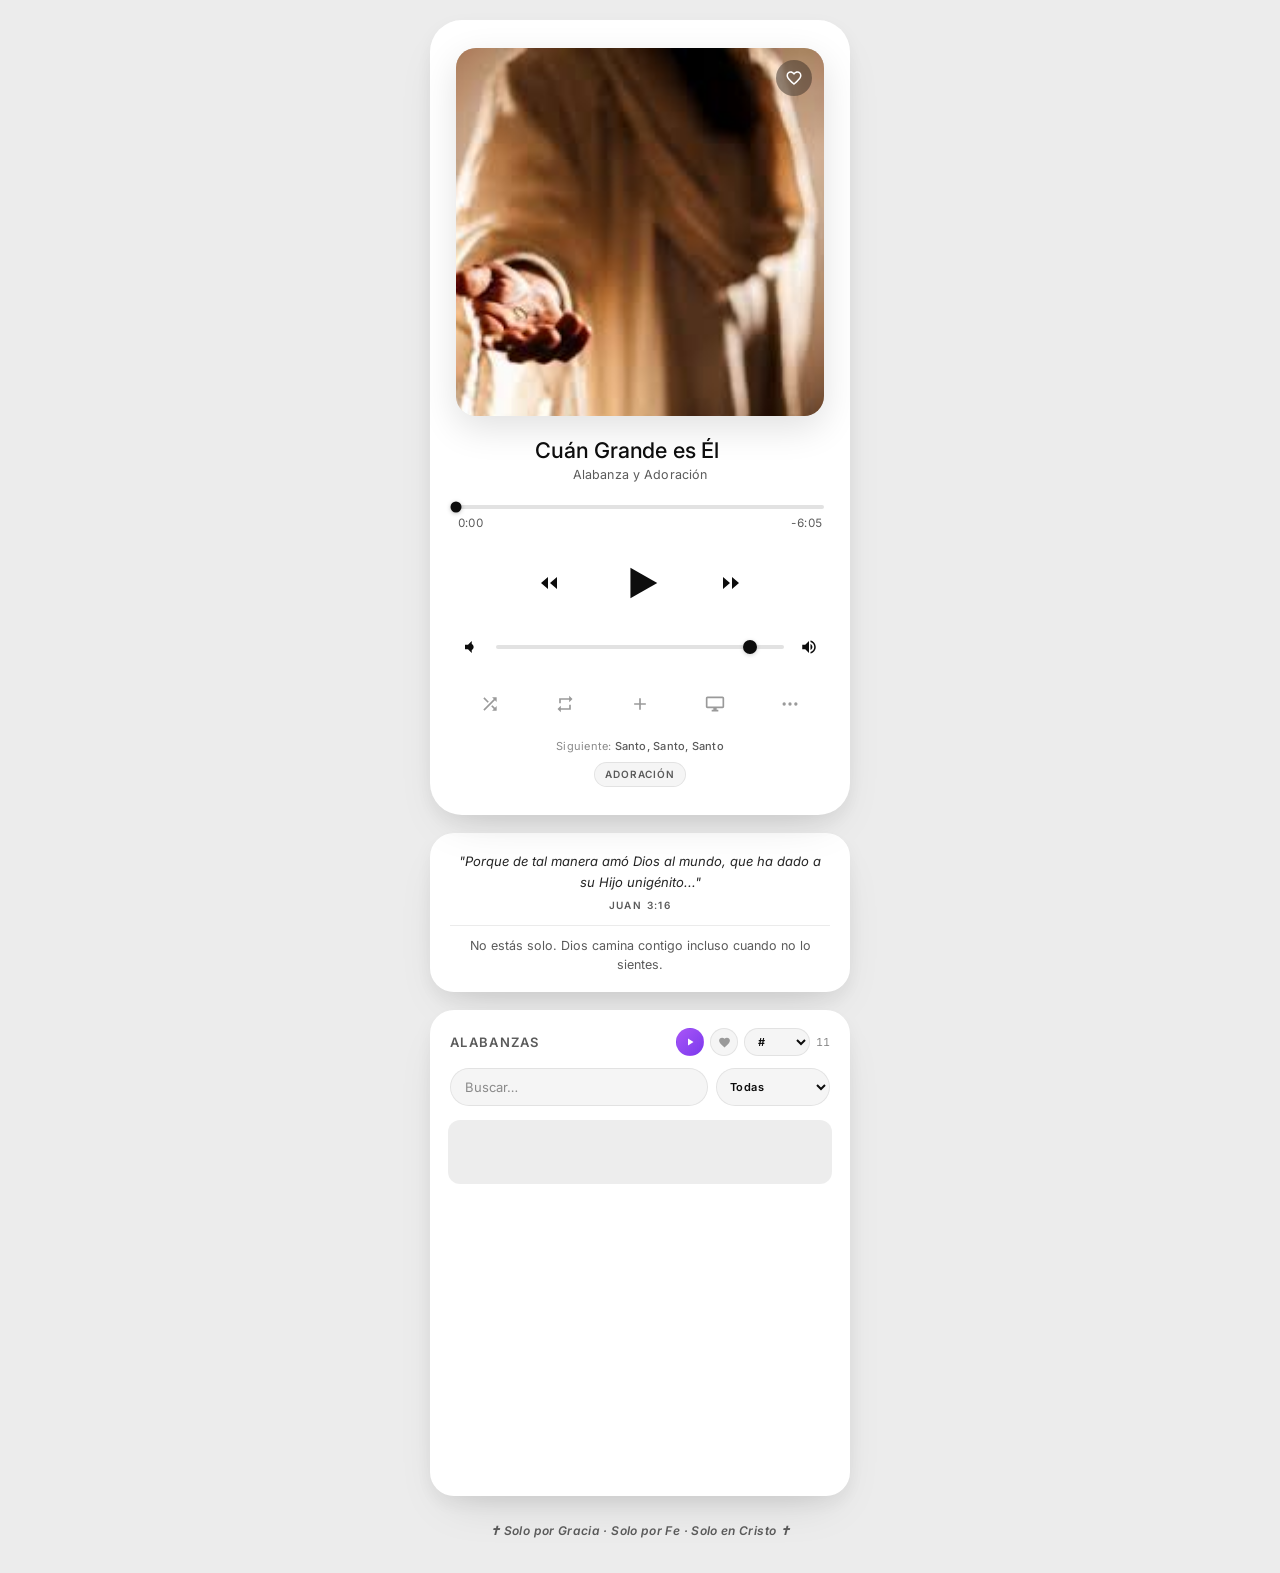
==== index.html @ b7db557c "Agregar canciones e imagenes Initial commit" ====
<!DOCTYPE html>
<html lang="es">
<head>
<meta charset="UTF-8">
<meta name="viewport" content="width=device-width, initial-scale=1.0, viewport-fit=cover">
<meta name="theme-color" content="#0e0a1e">
<meta name="description" content="Full Alabanza · Música de alabanza y adoración">
<meta name="color-scheme" content="dark light">
<title>Full Alabanza</title>
<link rel="icon" href="data:image/svg+xml,%3Csvg xmlns='http://www.w3.org/2000/svg' viewBox='0 0 64 96'%3E%3Cpath d='M26 4h12v26h24v12H38v52H26V42H2V30h24z' fill='%23a855f7'/%3E%3C/svg%3E">
<link rel="preconnect" href="https://fonts.googleapis.com">
<link rel="preconnect" href="https://fonts.gstatic.com" crossorigin>
<link href="https://fonts.googleapis.com/css2?family=Inter:wght@300;400;500;600;700&display=swap" rel="stylesheet">
<link rel="stylesheet" href="style.css">
</head>
<body>

<noscript>
  <div class="noscript"><strong>JavaScript desactivado</strong> Actívalo para usar el reproductor.</div>
</noscript>

<div class="app">

  <section class="player-card" aria-label="Reproductor">

    <div class="cover-wrap" id="coverWrap" role="button" tabindex="0" aria-label="Portada. Doble toque para reproducir, desliza para cambiar de pista.">
      <div class="cover-bg" id="coverBg"></div>
      <div class="cover-skeleton" id="coverSkeleton" aria-hidden="true"></div>
      <img class="cover-img" id="coverImg" alt="" fetchpriority="high">
      <div class="cover-loading" id="coverLoading" aria-hidden="true"><div class="spinner"></div></div>
      <div class="cover-eq" aria-hidden="true">
        <span class="cbar"></span><span class="cbar"></span><span class="cbar"></span>
        <span class="cbar"></span><span class="cbar"></span>
      </div>
      <button class="cover-fav" id="coverFavBtn" type="button" aria-label="Marcar como favorito">
        <svg viewBox="0 0 24 24" aria-hidden="true"><path d="M16.5 3c-1.74 0-3.41.81-4.5 2.09C10.91 3.81 9.24 3 7.5 3 4.42 3 2 5.42 2 8.5c0 3.78 3.4 6.86 8.55 11.54L12 21.35l1.45-1.32C18.6 15.36 22 12.28 22 8.5 22 5.42 19.58 3 16.5 3zm-4.4 15.55-.1.1-.1-.1C7.14 14.24 4 11.39 4 8.5 4 6.5 5.5 5 7.5 5c1.54 0 3.04.99 3.57 2.36h1.87C13.46 5.99 14.96 5 16.5 5c2 0 3.5 1.5 3.5 3.5 0 2.89-3.14 5.74-7.9 10.05z"/></svg>
      </button>
    </div>

    <div class="title-row">
      <h2 class="track-title" id="trackTitle" aria-live="polite">Cuán Grande es Él</h2>
      <div class="save-check" id="saveCheck" aria-hidden="true">
        <svg viewBox="0 0 24 24"><path d="M9 16.17 4.83 12l-1.42 1.41L9 19 21 7l-1.41-1.41z"/></svg>
      </div>
    </div>
    <p class="track-artist" id="trackArtist">Alabanza y Adoración</p>

    <div class="progress-container">
      <div class="seek-bubble" id="seekBubble" aria-hidden="true">0:00</div>
      <div class="progress-bar" id="progressBar" role="slider" aria-label="Progreso" aria-valuemin="0" aria-valuemax="100" aria-valuenow="0" aria-valuetext="0:00 de 0:00" tabindex="0">
        <div class="progress-buffered" id="progressBuffered"></div>
        <div class="progress-fill" id="progressFill"></div>
      </div>
    </div>

    <div class="time-row">
      <span id="timeCurrent">0:00</span>
      <span id="timeDuration">--:--</span>
    </div>

    <div class="main-controls">
      <button class="ctrl-icon" id="prevBtn" title="Anterior" aria-label="Anterior" type="button">
        <svg viewBox="0 0 24 24" aria-hidden="true"><path d="M11 6 L4 12 L11 18 Z M20 6 L13 12 L20 18 Z"/></svg>
      </button>
      <button class="ctrl-play" id="playBtn" title="Reproducir" aria-label="Reproducir" type="button">
        <span class="play-pulse" aria-hidden="true"></span>
        <span class="play-loading" aria-hidden="true"><span class="play-spinner"></span></span>
        <svg id="playIcon" viewBox="0 0 24 24" aria-hidden="true"><path d="M7 4 L21 12 L7 20 Z"/></svg>
      </button>
      <button class="ctrl-icon" id="nextBtn" title="Siguiente" aria-label="Siguiente" type="button">
        <svg viewBox="0 0 24 24" aria-hidden="true"><path d="M13 6 L20 12 L13 18 Z M4 6 L11 12 L4 18 Z"/></svg>
      </button>
    </div>

    <div class="volume-row">
      <button class="vol-btn" id="volDown" type="button" aria-label="Bajar volumen">
        <svg viewBox="0 0 24 24" aria-hidden="true"><path d="M4 9v6h4l5 5V4L8 9H4zm11.5 3c0-1.77-1.02-3.29-2.5-4.03v8.05c1.48-.73 2.5-2.25 2.5-4.02z"/></svg>
      </button>
      <input type="range" class="volume-slider" id="volumeSlider" min="0" max="1" step="0.01" value="0.9" aria-label="Volumen" role="slider" aria-valuemin="0" aria-valuemax="100" aria-valuenow="90">
      <button class="vol-btn" id="volIcon" type="button" aria-label="Silenciar o activar sonido">
        <svg viewBox="0 0 24 24" aria-hidden="true"><path d="M3 9v6h4l5 5V4L7 9H3zm13.5 3c0-1.77-1.02-3.29-2.5-4.03v8.05c1.48-.73 2.5-2.25 2.5-4.02zM14 3.23v2.06c2.89.86 5 3.54 5 6.71s-2.11 5.85-5 6.71v2.06c4.01-.91 7-4.49 7-8.77s-2.99-7.86-7-8.77z"/></svg>
      </button>
    </div>
    <div class="volume-note">Usa los botones del teléfono para el volumen</div>

    <div class="bottom-icons">
      <button class="icon-tab" id="shuffleBtn" title="Aleatorio" aria-label="Aleatorio" aria-pressed="false" type="button">
        <svg viewBox="0 0 24 24" aria-hidden="true"><path d="M10.59 9.17 5.41 4 4 5.41l5.17 5.17 1.42-1.41zM14.5 4l2.04 2.04L4 18.59 5.41 20 17.96 7.46 20 9.5V4h-5.5zm.33 9.41-1.41 1.41 3.13 3.13L14.5 20H20v-5.5l-2.04 2.04-3.13-3.13z"/></svg>
      </button>
      <button class="icon-tab" id="repeatBtn" title="Repetir" aria-label="Repetir" aria-pressed="false" type="button">
        <svg viewBox="0 0 24 24" aria-hidden="true"><path d="M7 7h10v3l4-4-4-4v3H5v6h2V7zm10 10H7v-3l-4 4 4 4v-3h12v-6h-2v4z"/></svg>
      </button>
      <button class="icon-tab" id="queueBtn" title="Añadir a la cola" aria-label="Añadir a la cola" type="button">
        <svg viewBox="0 0 24 24" aria-hidden="true"><path d="M19 11h-6V5h-2v6H5v2h6v6h2v-6h6z"/></svg>
        <span class="queue-badge" id="queueBadge" aria-hidden="true">0</span>
      </button>
      <button class="icon-tab" id="projectionBtn" title="Modo proyección" aria-label="Modo proyección" type="button">
        <svg viewBox="0 0 24 24" aria-hidden="true"><path d="M21 3H3c-1.1 0-2 .9-2 2v10c0 1.1.9 2 2 2h7v2H8v2h8v-2h-2v-2h7c1.1 0 2-.9 2-2V5c0-1.1-.9-2-2-2zm0 12H3V5h18v10z"/></svg>
      </button>
      <button class="icon-tab" id="moreBtn" title="Más opciones" aria-label="Más opciones" type="button">
        <svg viewBox="0 0 24 24" aria-hidden="true"><circle cx="5" cy="12" r="2"/><circle cx="12" cy="12" r="2"/><circle cx="19" cy="12" r="2"/></svg>
      </button>
    </div>

    <p class="track-next" id="trackNext"></p>
    <div id="songTags" class="tags"></div>

  </section>

  <section class="lyrics-section" id="lyricsSection" aria-label="Letra">
    <div class="lyrics-header">
      <span class="lyrics-title">Letra</span>
      <button class="lyrics-toggle" id="lyricsToggle" type="button" aria-label="Ocultar letra">
        <svg viewBox="0 0 24 24" aria-hidden="true"><path d="M7 10l5 5 5-5z"/></svg>
      </button>
    </div>
    <div class="lyrics-body" id="lyricsBody">
      <div class="lyrics-empty" id="lyricsEmpty">Sin letra disponible para esta pista</div>
      <ul class="lyrics-list" id="lyricsList" role="list"></ul>
    </div>
  </section>

  <div class="error-panel" id="errorPanel" role="alert" aria-live="assertive">
    <strong>⚠️ No se pudieron cargar las pistas</strong>
    Verifica que existan en <code>songs/music-1.mp3</code>, <code>music-2.mp3</code>…
    <button id="errorRetry" type="button">Reintentar</button>
  </div>

  <section class="devotional">
    <p class="verse-text" id="verseText">"Porque de tal manera amó Dios al mundo…"</p>
    <span class="verse-ref" id="verseRef">Juan 3:16</span>
    <p class="reflection-text" id="reflectionText">Cargando reflexión…</p>
  </section>

  <section class="playlist-section">
    <div class="playlist-header">
      <span class="playlist-title">Alabanzas</span>
      <div class="playlist-actions">
        <button class="mini-btn play-all-btn" id="playAllBtn" type="button" title="Reproducir desde el inicio" aria-label="Reproducir desde el inicio">
          <svg viewBox="0 0 24 24" aria-hidden="true"><path d="M8 5v14l11-7z"/></svg>
        </button>
        <button class="mini-btn" id="favFilterBtn" type="button" title="Solo favoritos" aria-label="Solo favoritos" aria-pressed="false">
          <svg viewBox="0 0 24 24" aria-hidden="true"><path d="M12 21.35l-1.45-1.32C5.4 15.36 2 12.28 2 8.5 2 5.42 4.42 3 7.5 3c1.74 0 3.41.81 4.5 2.09C13.09 3.81 14.76 3 16.5 3 19.58 3 22 5.42 22 8.5c0 3.78-3.4 6.86-8.55 11.54L12 21.35z"/></svg>
        </button>
        <select class="mini-select" id="sortSelect" aria-label="Ordenar">
          <option value="num">#</option>
          <option value="az">A-Z</option>
          <option value="plays">Top</option>
          <option value="fav">Favs</option>
        </select>
        <span class="playlist-count" id="playlistCount">11</span>
      </div>
    </div>

    <div class="playlist-controls">
      <div class="search-wrap">
        <input type="text" class="search-input" id="searchInput" placeholder="Buscar…" aria-label="Buscar" autocomplete="off">
        <button class="search-clear" id="searchClear" type="button" aria-label="Limpiar">×</button>
      </div>
      <select class="type-select" id="typeFilter" aria-label="Tipo">
        <option value="all">Todas</option>
        <option value="adoracion">Adoración</option>
        <option value="alabanza">Alabanza</option>
        <option value="gospel">Gospel</option>
        <option value="instrumental">Instrumental</option>
      </select>
    </div>

    <ul class="playlist" id="playlist" role="list"></ul>
    <div class="no-results" id="noResults">Sin resultados</div>

    <details class="extra-section" id="topSection">
      <summary><span>⭐ Más escuchadas</span></summary>
      <ol class="extra-list" id="topList"></ol>
    </details>
    <details class="extra-section" id="historySection">
      <summary><span>🕒 Historial reciente</span></summary>
      <ul class="extra-list" id="historyList"></ul>
    </details>
  </section>

  <footer class="footer">
    <p><strong>✝ Solo por Gracia · Solo por Fe · Solo en Cristo ✝</strong></p>
  </footer>

</div>

<div class="more-modal" id="moreModal" role="dialog" aria-modal="true" aria-label="Más opciones">
  <div class="modal-backdrop" data-close-more></div>
  <div class="modal-sheet">
    <div class="sheet-handle" aria-hidden="true"></div>
    <h3 class="sheet-title">Opciones</h3>

    <div class="sheet-row">
      <button class="sheet-btn" id="themeToggle" type="button">
        <svg viewBox="0 0 24 24" aria-hidden="true"><path d="M12 3a9 9 0 1 0 9 9c0-.46-.04-.92-.1-1.36a5.39 5.39 0 0 1-4.4 2.26 5.4 5.4 0 0 1-3.14-9.8c-.44-.06-.9-.1-1.36-.1z"/></svg>
        <span id="themeLabel">Tema: Auto</span>
      </button>
      <button class="sheet-btn" id="speedBtn" type="button">
        <svg viewBox="0 0 24 24" aria-hidden="true"><path d="M13.05 6.05V4.55l-4 4 4 4v-1.5c2.76 0 5 2.24 5 5s-2.24 5-5 5-5-2.24-5-5H5.55c0 3.86 3.14 7 7 7s7-3.14 7-7-3.14-7-7-7z"/></svg>
        Velocidad <span id="speedLabel">1x</span>
      </button>
      <button class="sheet-btn" id="wakeLockBtn" type="button">
        <svg viewBox="0 0 24 24" aria-hidden="true"><path d="M12 2a7 7 0 0 0-7 7c0 2.38 1.19 4.47 3 5.74V17a2 2 0 0 0 2 2h4a2 2 0 0 0 2-2v-2.26c1.81-1.27 3-3.36 3-5.74a7 7 0 0 0-7-7z"/></svg>
        <span id="wakeLockLabel">Pantalla: Libre</span>
      </button>
      <button class="sheet-btn" id="ambientBtn" type="button">
        <svg viewBox="0 0 24 24" aria-hidden="true"><path d="M12 2 9.19 8.63 2 9.24l5.46 4.73L5.82 21 12 17.27 18.18 21l-1.64-7.03L22 9.24l-7.19-.61z"/></svg>
        <span id="ambientLabel">Ambiente: Off</span>
      </button>
      <button class="sheet-btn" id="shareBtn" type="button">
        <svg viewBox="0 0 24 24" aria-hidden="true"><path d="M18 16.08c-.76 0-1.44.3-1.96.77L8.91 12.7c.05-.23.09-.46.09-.7s-.04-.47-.09-.7l7.05-4.11c.54.5 1.25.81 2.04.81 1.66 0 3-1.34 3-3s-1.34-3-3-3-3 1.34-3 3c0 .24.04.47.09.7L8.04 9.81C7.5 9.31 6.79 9 6 9c-1.66 0-3 1.34-3 3s1.34 3 3 3c.79 0 1.5-.31 2.04-.81l7.12 4.16c-.05.21-.08.43-.08.65 0 1.61 1.31 2.92 2.92 2.92s2.92-1.31 2.92-2.92-1.31-2.92-2.92-2.92z"/></svg>
        Compartir
      </button>
      <button class="sheet-btn" id="stopBtn" type="button">
        <svg viewBox="0 0 24 24" aria-hidden="true"><path d="M6 6h12v12H6z"/></svg>
        Detener
      </button>
      <button class="sheet-btn" id="queueClearBtn" type="button">
        <svg viewBox="0 0 24 24" aria-hidden="true"><path d="M6 19c0 1.1.9 2 2 2h8c1.1 0 2-.9 2-2V7H6v12zM19 4h-3.5l-1-1h-5l-1 1H5v2h14V4z"/></svg>
        Vaciar cola
      </button>
    </div>

    <h4 class="sheet-subtitle">Datos</h4>
    <div class="sheet-row">
      <button class="sheet-btn" id="backupExportBtn" type="button">
        <svg viewBox="0 0 24 24" aria-hidden="true"><path d="M5 20h14v-2H5v2zM19 9h-4V3H9v6H5l7 7 7-7z"/></svg>
        Exportar
      </button>
      <button class="sheet-btn" id="backupImportBtn" type="button">
        <svg viewBox="0 0 24 24" aria-hidden="true"><path d="M9 16h6v-6h4l-7-7-7 7h4v6zm-4 2h14v2H5v-2z"/></svg>
        Importar
      </button>
      <button class="sheet-btn" id="backupCopyBtn" type="button">
        <svg viewBox="0 0 24 24" aria-hidden="true"><path d="M16 1H4c-1.1 0-2 .9-2 2v14h2V3h12V1zm3 4H8c-1.1 0-2 .9-2 2v14c0 1.1.9 2 2 2h11c1.1 0 2-.9 2-2V7c0-1.1-.9-2-2-2zm0 16H8V7h11v14z"/></svg>
        Copiar código
      </button>
      <button class="sheet-btn" id="backupResetBtn" type="button">
        <svg viewBox="0 0 24 24" aria-hidden="true"><path d="M6 19c0 1.1.9 2 2 2h8c1.1 0 2-.9 2-2V7H6v12zM19 4h-3.5l-1-1h-5l-1 1H5v2h14V4z"/></svg>
        Resetear todo
      </button>
    </div>

    <h4 class="sheet-subtitle">Dormir</h4>
    <div class="sleep-row">
      <button class="sleep-btn" data-min="0" type="button">Off</button>
      <button class="sleep-btn" data-min="15" type="button">15m</button>
      <button class="sleep-btn" data-min="30" type="button">30m</button>
      <button class="sleep-btn" data-min="60" type="button">1h</button>
      <button class="sleep-btn" data-min="90" type="button">1.5h</button>
      <button class="sleep-btn" data-min="end" type="button">Fin</button>
      <span class="sleep-display" id="sleepDisplay" aria-live="polite"></span>
    </div>

    <button class="sheet-close" data-close-more type="button">Cerrar</button>
  </div>
</div>

<div class="more-modal" id="importModal" role="dialog" aria-modal="true" aria-label="Importar backup">
  <div class="modal-backdrop" data-close-import></div>
  <div class="modal-sheet">
    <div class="sheet-handle" aria-hidden="true"></div>
    <h3 class="sheet-title">Importar backup</h3>
    <p class="sheet-desc">Pega el código de backup o elige un archivo .json</p>

    <textarea class="import-textarea" id="importTextarea" placeholder='Pega aquí el código...' rows="6" spellcheck="false"></textarea>

    <input type="file" id="importFile" accept="application/json,.json" style="display:none">
    <div class="sheet-row" style="margin-top:12px">
      <button class="sheet-btn" id="importFileBtn" type="button">
        <svg viewBox="0 0 24 24" aria-hidden="true"><path d="M9 16h6v-6h4l-7-7-7 7h4v6z"/></svg>
        Elegir archivo
      </button>
      <button class="sheet-btn" id="importApplyBtn" type="button">
        <svg viewBox="0 0 24 24" aria-hidden="true"><path d="M9 16.17 4.83 12l-1.42 1.41L9 19 21 7l-1.41-1.41z"/></svg>
        Aplicar
      </button>
    </div>

    <button class="sheet-close" data-close-import type="button">Cancelar</button>
  </div>
</div>

<div class="projection-overlay" id="projectionOverlay" aria-hidden="true">
  <div class="proj-ambient" id="projAmbient" aria-hidden="true"></div>
  <canvas class="proj-canvas" id="projCanvas" aria-hidden="true"></canvas>

  <div class="proj-content">
    <div class="proj-cover" id="projCover">
      <img id="projCoverImg" alt="">
    </div>
    <h1 class="proj-title" id="projTitle">Cuán Grande es Él</h1>
    <p class="proj-artist" id="projArtist">Alabanza y Adoración</p>
    <div class="proj-lyrics" id="projLyrics"></div>
  </div>

  <div class="proj-controls" id="projControls">
    <button class="proj-ctrl" id="projPrevBtn" type="button" aria-label="Anterior">
      <svg viewBox="0 0 24 24"><path d="M11 6 L4 12 L11 18 Z M20 6 L13 12 L20 18 Z"/></svg>
    </button>
    <button class="proj-ctrl proj-play" id="projPlayBtn" type="button" aria-label="Reproducir">
      <svg id="projPlayIcon" viewBox="0 0 24 24"><path d="M7 4 L21 12 L7 20 Z"/></svg>
    </button>
    <button class="proj-ctrl" id="projNextBtn" type="button" aria-label="Siguiente">
      <svg viewBox="0 0 24 24"><path d="M13 6 L20 12 L13 18 Z M4 6 L11 12 L4 18 Z"/></svg>
    </button>
  </div>

  <div class="proj-progress">
    <span id="projTimeCurrent">0:00</span>
    <div class="proj-progress-bar" id="projProgressBar">
      <div class="proj-progress-fill" id="projProgressFill"></div>
    </div>
    <span id="projTimeDuration">--:--</span>
  </div>

  <button class="proj-exit" id="projExit" type="button" aria-label="Salir de proyección">
    <svg viewBox="0 0 24 24"><path d="M19 6.41 17.59 5 12 10.59 6.41 5 5 6.41 10.59 12 5 17.59 6.41 19 12 13.41 17.59 19 19 17.59 13.41 12z"/></svg>
  </button>

  <div class="proj-hint" id="projHint">Toca la pantalla para mostrar los controles</div>
</div>

<canvas class="ambient-canvas" id="ambientCanvas" aria-hidden="true"></canvas>

<audio id="audio" preload="metadata"></audio>
<audio id="preloader" preload="auto" muted></audio>
<div class="toast" id="toast" role="status" aria-live="polite"></div>

<script src="app.js" defer></script>
</body>
</html>
---- style.css ----
/* ============================================================
   FULL ALABANZA · Minimal Player v5
   ============================================================ */
:root {
  --bg: #0e0a1e;
  --card-bg: linear-gradient(175deg, #7c5cff 0%, #8b5cf6 35%, #a855f7 70%, #b06cf0 100%);
  --card-shadow: 0 24px 60px -16px rgba(124, 92, 255, 0.5), 0 8px 24px rgba(0, 0, 0, 0.35);
  --text: #ffffff;
  --text-muted: rgba(255, 255, 255, 0.62);
  --text-faint: rgba(255, 255, 255, 0.4);
  --icon: #ffffff;
  --icon-muted: rgba(255, 255, 255, 0.55);
  --divider: rgba(255, 255, 255, 0.16);
  --track: rgba(255, 255, 255, 0.22);
  --fill: #ffffff;
  --accent: #ffffff;
  --glass: rgba(255, 255, 255, 0.08);
  --glass-hover: rgba(255, 255, 255, 0.14);
  --cover-shadow: 0 8px 32px rgba(0, 0, 0, 0.25);
  --radius-card: 32px;
  --radius-cover: 20px;
  --ease: cubic-bezier(0.32, 0.72, 0, 1);
  --ease-out: cubic-bezier(0.16, 1, 0.3, 1);
  --safe-t: env(safe-area-inset-top, 0px);
  --safe-b: env(safe-area-inset-bottom, 0px);
  --safe-l: env(safe-area-inset-left, 0px);
  --safe-r: env(safe-area-inset-right, 0px);
}

body.light {
  --bg: #ececec;
  --card-bg: #ffffff;
  --card-shadow: 0 20px 50px -20px rgba(0, 0, 0, 0.15), 0 8px 20px rgba(0, 0, 0, 0.06);
  --text: #0d0d0d;
  --text-muted: #5a5a5a;
  --text-faint: #8a8a8a;
  --icon: #0d0d0d;
  --icon-muted: #9a9a9a;
  --divider: rgba(0, 0, 0, 0.08);
  --track: #e2e2e2;
  --fill: #0d0d0d;
  --accent: #0d0d0d;
  --glass: rgba(0, 0, 0, 0.04);
  --glass-hover: rgba(0, 0, 0, 0.07);
  --cover-shadow: 0 12px 36px rgba(0, 0, 0, 0.12);
}

*, *::before, *::after {
  box-sizing: border-box;
  margin: 0;
  padding: 0;
  -webkit-tap-highlight-color: transparent;
}

html { -webkit-text-size-adjust: 100%; text-size-adjust: 100%; }

body {
  font-family: 'Inter', -apple-system, BlinkMacSystemFont, 'Segoe UI', Roboto, sans-serif;
  font-size: 15px;
  line-height: 1.5;
  color: var(--text);
  background: var(--bg);
  min-height: 100vh;
  min-height: 100dvh;
  display: flex;
  justify-content: center;
  align-items: flex-start;
  padding:
    calc(20px + var(--safe-t))
    calc(14px + var(--safe-r))
    calc(24px + var(--safe-b))
    calc(14px + var(--safe-l));
  overflow-x: hidden;
  -webkit-font-smoothing: antialiased;
  -moz-osx-font-smoothing: grayscale;
  transition: background 320ms var(--ease), color 320ms var(--ease);
  position: relative;
}
body.modal-open { overflow: hidden; }
body.projection-mode { overflow: hidden; padding: 0; }
body.ambient-on { position: relative; }

.noscript {
  position: fixed; inset: 20px;
  background: rgba(168, 85, 247, 0.95);
  color: #fff; padding: 24px; border-radius: 20px;
  font-size: 1rem; line-height: 1.6;
  z-index: 999; text-align: center;
}
.noscript strong { display: block; margin-bottom: 8px; }

.app {
  width: 100%;
  max-width: 420px;
  margin-inline: auto;
  display: flex;
  flex-direction: column;
  gap: 18px;
  animation: appEnter 700ms var(--ease-out) both;
  position: relative;
  z-index: 1;
}
@keyframes appEnter {
  from { opacity: 0; transform: translateY(16px) scale(0.98); }
  to   { opacity: 1; transform: translateY(0) scale(1); }
}

.ambient-canvas {
  position: fixed;
  inset: 0;
  width: 100%;
  height: 100%;
  pointer-events: none;
  z-index: 0;
  opacity: 0;
  transition: opacity 700ms var(--ease);
}
body.ambient-on .ambient-canvas { opacity: 1; }

/* PLAYER CARD */
.player-card {
  background: var(--card-bg);
  border-radius: var(--radius-card);
  padding: clamp(22px, 5.5vw, 28px) clamp(20px, 5vw, 26px);
  box-shadow: var(--card-shadow);
  display: flex;
  flex-direction: column;
  align-items: center;
  transition: background 320ms var(--ease), box-shadow 320ms var(--ease);
  position: relative;
  overflow: hidden;
}
.player-card::before {
  content: '';
  position: absolute;
  top: -50%; left: -30%;
  width: 160%; height: 100%;
  background: radial-gradient(ellipse at center, rgba(255,255,255,0.14), transparent 60%);
  pointer-events: none;
  opacity: 0.6;
}
body.light .player-card::before { display: none; }

/* PORTADA */
.cover-wrap {
  position: relative;
  width: 100%;
  aspect-ratio: 1 / 1;
  max-height: 44vh;
  border-radius: var(--radius-cover);
  overflow: hidden;
  background: rgba(255, 255, 255, 0.05);
  cursor: pointer;
  user-select: none;
  -webkit-user-select: none;
  box-shadow: var(--cover-shadow);
  transition: transform 400ms var(--ease-out), box-shadow 400ms var(--ease-out);
  outline: none;
  z-index: 1;
  touch-action: pan-y;
}
body.light .cover-wrap { background: #f0f0f0; }
.cover-wrap:focus-visible { box-shadow: 0 0 0 3px rgba(255,255,255,0.7), var(--cover-shadow); }
body.light .cover-wrap:focus-visible { box-shadow: 0 0 0 3px #0d0d0d, var(--cover-shadow); }
.cover-wrap.swiping { transition: none; }

.cover-bg {
  position: absolute; inset: -20px;
  background-size: cover;
  background-position: center;
  filter: blur(28px) saturate(1.3);
  opacity: 0.55;
  transform: scale(1.1);
  z-index: 0;
  transition: background-image 700ms var(--ease);
}
body.light .cover-bg { opacity: 0.35; }

.cover-skeleton {
  position: absolute;
  inset: 0;
  z-index: 2;
  background: linear-gradient(110deg,
    rgba(255,255,255,0.06) 8%,
    rgba(255,255,255,0.18) 18%,
    rgba(255,255,255,0.06) 33%);
  background-size: 200% 100%;
  animation: shimmer 1.4s linear infinite;
  opacity: 0;
  pointer-events: none;
  transition: opacity 240ms var(--ease);
}
body.light .cover-skeleton {
  background: linear-gradient(110deg,
    rgba(0,0,0,0.04) 8%,
    rgba(0,0,0,0.1) 18%,
    rgba(0,0,0,0.04) 33%);
  background-size: 200% 100%;
}
.cover-skeleton.on { opacity: 1; }
@keyframes shimmer {
  0% { background-position: 200% 0; }
  100% { background-position: -200% 0; }
}

.cover-img {
  position: relative;
  width: 100%; height: 100%;
  object-fit: cover;
  z-index: 1;
  display: block;
  transition: transform 700ms var(--ease-out), opacity 320ms var(--ease), filter 320ms var(--ease);
}
.cover-img.changing { opacity: 0; transform: scale(0.97); filter: blur(6px); }

.cover-loading {
  position: absolute; inset: 0;
  display: none; align-items: center; justify-content: center;
  background: rgba(0,0,0,0.3);
  backdrop-filter: blur(4px);
  -webkit-backdrop-filter: blur(4px);
  z-index: 4;
}
.cover-loading.on { display: flex; }
.spinner {
  width: 34px; height: 34px;
  border: 2px solid rgba(255,255,255,0.25);
  border-top-color: #fff;
  border-radius: 50%;
  animation: spin 700ms linear infinite;
}
body.light .spinner { border-color: rgba(0,0,0,0.15); border-top-color: #0d0d0d; }
@keyframes spin { to { transform: rotate(360deg); } }

.cover-eq {
  position: absolute;
  bottom: 12px; left: 12px;
  z-index: 4;
  display: none;
  align-items: flex-end;
  gap: 3px;
  height: 20px;
  padding: 4px 9px;
  background: rgba(0, 0, 0, 0.45);
  backdrop-filter: blur(10px);
  -webkit-backdrop-filter: blur(10px);
  border-radius: 100px;
}
.cover-wrap.playing .cover-eq { display: flex; }
.cover-eq .cbar {
  width: 2.5px;
  background: #fff;
  border-radius: 2px;
  animation: eq 900ms ease-in-out infinite;
  transform-origin: bottom;
}
.cover-eq .cbar:nth-child(1) { height: 30%; animation-delay: 0s; }
.cover-eq .cbar:nth-child(2) { height: 70%; animation-delay: 140ms; }
.cover-eq .cbar:nth-child(3) { height: 45%; animation-delay: 280ms; }
.cover-eq .cbar:nth-child(4) { height: 85%; animation-delay: 420ms; }
.cover-eq .cbar:nth-child(5) { height: 55%; animation-delay: 560ms; }
@keyframes eq {
  0%, 100% { transform: scaleY(0.35); }
  50%      { transform: scaleY(1); }
}

.cover-fav {
  position: absolute;
  top: 12px; right: 12px;
  z-index: 4;
  width: 36px; height: 36px;
  border-radius: 50%;
  border: none;
  background: rgba(0, 0, 0, 0.35);
  backdrop-filter: blur(10px);
  -webkit-backdrop-filter: blur(10px);
  color: #fff;
  display: flex;
  align-items: center;
  justify-content: center;
  cursor: pointer;
  transition: all 200ms var(--ease);
  touch-action: manipulation;
  padding: 0;
}
.cover-fav svg { width: 18px; height: 18px; fill: currentColor; }
.cover-fav:active { transform: scale(0.9); }
.cover-fav.on { color: #ff5b8a; }
.cover-fav.on svg { filter: drop-shadow(0 0 8px rgba(255, 91, 138, 0.7)); }
.cover-fav:focus-visible { outline: 2px solid #fff; outline-offset: 2px; }

.title-row {
  display: flex;
  align-items: center;
  justify-content: center;
  gap: 8px;
  margin-top: 22px;
  margin-bottom: 2px;
  z-index: 1;
  max-width: 100%;
}
.track-title {
  font-size: clamp(1.15rem, 4.5vw, 1.35rem);
  font-weight: 500;
  letter-spacing: -0.01em;
  text-align: center;
  line-height: 1.2;
  overflow: hidden;
  text-overflow: ellipsis;
  white-space: nowrap;
  max-width: 100%;
}
.save-check {
  width: 18px; height: 18px;
  border-radius: 50%;
  background: rgba(255,255,255,0.2);
  display: flex;
  align-items: center;
  justify-content: center;
  opacity: 0;
  transform: scale(0.5);
  transition: opacity 260ms var(--ease), transform 260ms var(--ease);
  flex-shrink: 0;
}
.save-check svg { width: 11px; height: 11px; fill: #fff; }
.save-check.on { opacity: 1; transform: scale(1); }

.track-artist {
  font-size: 12.5px;
  color: var(--text-muted);
  text-align: center;
  margin-bottom: 20px;
  z-index: 1;
  letter-spacing: 0.01em;
}

.progress-container {
  width: 100%;
  position: relative;
  margin-bottom: 6px;
  z-index: 1;
}
.progress-bar {
  width: 100%;
  height: 4px;
  background: var(--track);
  border-radius: 100px;
  position: relative;
  cursor: pointer;
  touch-action: none;
  transition: height 180ms var(--ease);
  outline: none;
}
.progress-bar:focus-visible { box-shadow: 0 0 0 3px rgba(255,255,255,0.4); }
body.light .progress-bar:focus-visible { box-shadow: 0 0 0 3px rgba(0,0,0,0.25); }
.progress-buffered {
  position: absolute; top: 0; left: 0;
  height: 100%; width: 0;
  background: rgba(255,255,255,0.15);
  border-radius: 100px;
  transition: width 400ms var(--ease);
}
body.light .progress-buffered { background: rgba(0,0,0,0.08); }
.progress-fill {
  position: relative;
  height: 100%; width: 0;
  background: var(--fill);
  border-radius: 100px;
  z-index: 1;
}
.progress-fill::after {
  content: '';
  position: absolute;
  right: 0; top: 50%;
  transform: translate(50%, -50%) scale(1);
  width: 11px; height: 11px;
  border-radius: 50%;
  background: var(--fill);
  box-shadow: 0 1px 4px rgba(0,0,0,0.25);
  transition: transform 180ms var(--ease);
}
.progress-bar:hover .progress-fill::after,
.progress-bar:focus-visible .progress-fill::after { transform: translate(50%, -50%) scale(1.25); }

.seek-bubble {
  position: absolute;
  bottom: 22px; left: 0;
  transform: translateX(-50%) scale(0.85);
  background: var(--fill);
  color: var(--bg);
  font-weight: 600;
  font-size: 11px;
  padding: 4px 9px;
  border-radius: 100px;
  white-space: nowrap;
  font-variant-numeric: tabular-nums;
  opacity: 0;
  pointer-events: none;
  transition: opacity 180ms var(--ease), transform 180ms var(--ease-out);
  z-index: 10;
}
body.light .seek-bubble { color: #fff; background: #0d0d0d; }
.seek-bubble.on { opacity: 1; transform: translateX(-50%) scale(1); }

.time-row {
  width: 100%;
  display: flex;
  justify-content: space-between;
  font-size: 11.5px;
  color: var(--text-muted);
  font-variant-numeric: tabular-nums;
  letter-spacing: 0.02em;
  margin-bottom: 22px;
  z-index: 1;
  padding: 0 2px;
}

.main-controls {
  display: flex;
  align-items: center;
  justify-content: center;
  gap: clamp(24px, 8vw, 42px);
  margin-bottom: 22px;
  z-index: 1;
  width: 100%;
}
.ctrl-icon {
  background: transparent;
  border: none;
  color: var(--icon);
  cursor: pointer;
  padding: 8px;
  display: flex;
  align-items: center;
  justify-content: center;
  border-radius: 50%;
  transition: transform 160ms var(--ease), opacity 160ms var(--ease);
  touch-action: manipulation;
}
.ctrl-icon svg {
  width: clamp(20px, 5.5vw, 24px);
  height: clamp(20px, 5.5vw, 24px);
  fill: currentColor;
  display: block;
}
.ctrl-icon:hover { opacity: 0.75; }
.ctrl-icon:active { transform: scale(0.88); }
.ctrl-icon:focus-visible { outline: 2px solid currentColor; outline-offset: 2px; }

.ctrl-play {
  position: relative;
  background: transparent;
  border: none;
  color: var(--accent);
  cursor: pointer;
  padding: 6px;
  display: flex;
  align-items: center;
  justify-content: center;
  transition: transform 160ms var(--ease);
  touch-action: manipulation;
}
.ctrl-play svg {
  width: clamp(38px, 11vw, 46px);
  height: clamp(38px, 11vw, 46px);
  fill: currentColor;
  display: block;
  position: relative;
  z-index: 1;
  transition: opacity 200ms var(--ease);
}
.ctrl-play:hover { transform: scale(1.06); }
.ctrl-play:active { transform: scale(0.92); }
.ctrl-play:focus-visible { outline: 2px solid currentColor; outline-offset: 4px; border-radius: 4px; }

.play-pulse {
  position: absolute;
  inset: 6px;
  border-radius: 50%;
  border: 2px solid currentColor;
  opacity: 0;
  pointer-events: none;
}
.ctrl-play.pulsing .play-pulse {
  animation: playPulse 500ms var(--ease-out);
}
@keyframes playPulse {
  0% { opacity: 0.6; transform: scale(1); }
  100% { opacity: 0; transform: scale(1.8); }
}

.play-loading {
  position: absolute;
  inset: 0;
  display: none;
  align-items: center;
  justify-content: center;
  z-index: 2;
}
.ctrl-play.loading .play-loading { display: flex; }
.ctrl-play.loading svg { opacity: 0; }
.play-spinner {
  width: clamp(28px, 8vw, 36px);
  height: clamp(28px, 8vw, 36px);
  border: 2.5px solid currentColor;
  border-top-color: transparent;
  border-radius: 50%;
  animation: spin 700ms linear infinite;
  opacity: 0.85;
}

.volume-row {
  display: flex;
  align-items: center;
  gap: 12px;
  width: 100%;
  margin-bottom: 24px;
  z-index: 1;
  padding: 0 2px;
}
.vol-btn {
  background: transparent;
  border: none;
  color: var(--icon);
  cursor: pointer;
  padding: 4px;
  display: flex;
  align-items: center;
  justify-content: center;
  border-radius: 50%;
  transition: opacity 160ms var(--ease), transform 160ms var(--ease);
  touch-action: manipulation;
  flex-shrink: 0;
}
.vol-btn svg { width: 18px; height: 18px; fill: currentColor; display: block; }
.vol-btn:hover { opacity: 0.7; }
.vol-btn:active { transform: scale(0.9); }
.vol-btn:focus-visible { outline: 2px solid currentColor; outline-offset: 2px; }

.volume-slider {
  flex: 1;
  min-width: 0;
  -webkit-appearance: none;
  appearance: none;
  height: 4px;
  background: var(--track);
  border-radius: 100px;
  outline: none;
  cursor: pointer;
  touch-action: manipulation;
}
.volume-slider::-webkit-slider-thumb {
  -webkit-appearance: none;
  appearance: none;
  width: 14px; height: 14px;
  border-radius: 50%;
  background: var(--fill);
  cursor: pointer;
  transition: transform 150ms var(--ease);
  border: none;
  box-shadow: 0 1px 4px rgba(0,0,0,0.2);
}
.volume-slider::-webkit-slider-thumb:hover { transform: scale(1.2); }
.volume-slider::-moz-range-thumb {
  width: 14px; height: 14px;
  border-radius: 50%;
  background: var(--fill);
  border: none; cursor: pointer;
  box-shadow: 0 1px 4px rgba(0,0,0,0.2);
}
.volume-slider:focus-visible { box-shadow: 0 0 0 3px rgba(255,255,255,0.3); }

.volume-note {
  display: none;
  font-size: 11px;
  color: var(--text-faint);
  letter-spacing: 0.03em;
  text-align: center;
  margin: -16px 0 18px;
  font-style: italic;
  z-index: 1;
}
body.ios .volume-slider { opacity: 0.25; pointer-events: none; }
body.ios .volume-note { display: block; }

.bottom-icons {
  display: flex;
  justify-content: space-between;
  align-items: center;
  width: 100%;
  padding: 0 clamp(6px, 2vw, 14px);
  z-index: 1;
}
.icon-tab {
  position: relative;
  background: transparent;
  border: none;
  color: var(--icon-muted);
  cursor: pointer;
  padding: 10px;
  display: flex;
  align-items: center;
  justify-content: center;
  border-radius: 50%;
  transition: color 160ms var(--ease), transform 160ms var(--ease), background 160ms var(--ease);
  touch-action: manipulation;
}
.icon-tab svg { width: 20px; height: 20px; fill: currentColor; display: block; }
.icon-tab:hover { color: var(--icon); }
.icon-tab:active { transform: scale(0.88); }
.icon-tab:focus-visible { outline: 2px solid currentColor; outline-offset: 2px; }
.icon-tab.active {
  color: var(--icon);
  background: rgba(255, 255, 255, 0.12);
}
body.light .icon-tab.active { background: rgba(0, 0, 0, 0.06); }

.queue-badge {
  position: absolute;
  top: 2px; right: 2px;
  min-width: 15px; height: 15px;
  padding: 0 4px;
  border-radius: 100px;
  background: #ff5b8a;
  color: #fff;
  font-size: 9px;
  font-weight: 700;
  display: none;
  align-items: center;
  justify-content: center;
  line-height: 1;
  box-shadow: 0 0 0 2px var(--card-bg);
}
.queue-badge.on { display: flex; }

.track-next {
  font-size: 11px;
  color: var(--text-faint);
  letter-spacing: 0.02em;
  margin-top: 14px;
  text-align: center;
  z-index: 1;
}
.track-next strong { color: var(--text-muted); font-weight: 500; }

.tags {
  display: flex;
  gap: 6px;
  justify-content: center;
  margin-top: 8px;
  flex-wrap: wrap;
  z-index: 1;
}
.tag {
  padding: 4px 10px;
  font-size: 10px;
  border-radius: 100px;
  font-weight: 600;
  letter-spacing: 0.08em;
  text-transform: uppercase;
  background: var(--glass);
  color: var(--text-muted);
  border: 1px solid var(--divider);
}
body.light .tag { background: rgba(0,0,0,0.04); }

/* LETRAS */
.lyrics-section {
  background: var(--card-bg);
  border-radius: 24px;
  padding: 14px 16px;
  box-shadow: var(--card-shadow);
  transition: all 320ms var(--ease);
}
body.light .lyrics-section { background: #fff; }

.lyrics-header {
  display: flex;
  justify-content: space-between;
  align-items: center;
  padding: 0 4px 10px;
  border-bottom: 1px solid var(--divider);
}
.lyrics-title {
  font-size: 11px;
  font-weight: 600;
  letter-spacing: 0.12em;
  text-transform: uppercase;
  color: var(--text-muted);
}
.lyrics-toggle {
  background: transparent;
  border: none;
  color: var(--icon-muted);
  width: 28px; height: 28px;
  border-radius: 50%;
  display: flex;
  align-items: center;
  justify-content: center;
  cursor: pointer;
  transition: transform 220ms var(--ease);
}
.lyrics-toggle svg { width: 16px; height: 16px; fill: currentColor; transition: transform 220ms var(--ease); }
.lyrics-section.collapsed .lyrics-toggle svg { transform: rotate(-90deg); }
.lyrics-section.collapsed .lyrics-body { display: none; }

.lyrics-body {
  max-height: 240px;
  overflow-y: auto;
  overscroll-behavior: contain;
  -webkit-overflow-scrolling: touch;
  padding: 12px 4px 4px;
  scroll-behavior: smooth;
}
.lyrics-empty {
  text-align: center;
  color: var(--text-faint);
  font-size: 12px;
  font-style: italic;
  padding: 20px 8px;
}
.lyrics-list {
  list-style: none;
  display: flex;
  flex-direction: column;
  gap: 4px;
}
.lyrics-list li {
  padding: 6px 10px;
  border-radius: 8px;
  font-size: 13.5px;
  line-height: 1.5;
  color: var(--text-muted);
  cursor: pointer;
  transition: all 220ms var(--ease);
  text-align: center;
}
.lyrics-list li:hover { background: var(--glass); color: var(--text); }
.lyrics-list li.active {
  color: var(--text);
  font-weight: 600;
  font-size: 15px;
  background: var(--glass);
  transform: scale(1.01);
}
.lyrics-list li:empty { display: none; }

.lyrics-body::-webkit-scrollbar { width: 4px; }
.lyrics-body::-webkit-scrollbar-track { background: transparent; }
.lyrics-body::-webkit-scrollbar-thumb {
  background: var(--divider);
  border-radius: 100px;
}

/* ERROR */
.error-panel {
  display: none;
  background: rgba(255, 100, 100, 0.12);
  border: 1px solid rgba(255, 100, 100, 0.32);
  color: #ffd1d1;
  padding: 14px 16px;
  border-radius: 16px;
  font-size: 12.5px;
  line-height: 1.6;
}
body.light .error-panel { color: #b03040; background: rgba(255,100,100,0.08); }
.error-panel.on { display: block; }
.error-panel strong { display: block; margin-bottom: 6px; font-size: 13px; }
.error-panel code {
  background: rgba(0,0,0,0.25);
  padding: 2px 6px; border-radius: 4px;
  font-family: ui-monospace, monospace;
  font-size: 11.5px;
  word-break: break-all;
}
.error-panel button {
  margin-top: 12px;
  padding: 7px 16px;
  border-radius: 100px;
  border: none;
  background: rgba(255,255,255,0.14);
  color: inherit;
  font-family: inherit;
  font-size: 12px;
  font-weight: 600;
  cursor: pointer;
  transition: transform 150ms var(--ease);
}
.error-panel button:hover { transform: scale(1.03); }

/* DEVOCIONAL */
.devotional {
  background: var(--card-bg);
  border-radius: 24px;
  padding: 18px 20px;
  box-shadow: var(--card-shadow);
  text-align: center;
  display: flex;
  flex-direction: column;
  gap: 6px;
}
.verse-text {
  font-size: 13px;
  line-height: 1.55;
  color: var(--text);
  opacity: 0.9;
  font-style: italic;
  transition: opacity 400ms var(--ease);
}
.verse-ref {
  font-size: 10px;
  letter-spacing: 0.14em;
  font-weight: 600;
  text-transform: uppercase;
  color: var(--text-muted);
  margin-bottom: 6px;
}
.reflection-text {
  font-size: 12.5px;
  line-height: 1.55;
  color: var(--text-muted);
  padding-top: 10px;
  border-top: 1px solid var(--divider);
  transition: opacity 400ms var(--ease);
}

/* PLAYLIST */
.playlist-section {
  background: var(--card-bg);
  border-radius: 24px;
  padding: 18px 16px;
  box-shadow: var(--card-shadow);
}
body.light .playlist-section { background: #fff; }

.playlist-header {
  display: flex;
  justify-content: space-between;
  align-items: center;
  gap: 10px;
  margin-bottom: 12px;
  padding: 0 4px;
}
.playlist-title {
  font-size: 13px;
  font-weight: 600;
  letter-spacing: 0.1em;
  text-transform: uppercase;
  color: var(--text-muted);
}
.playlist-actions { display: flex; align-items: center; gap: 6px; }

.mini-btn {
  background: var(--glass);
  border: 1px solid var(--divider);
  width: 28px; height: 28px;
  border-radius: 50%;
  display: flex; align-items: center; justify-content: center;
  cursor: pointer;
  color: var(--icon-muted);
  transition: all 160ms var(--ease);
  padding: 0;
  touch-action: manipulation;
}
.mini-btn svg { width: 13px; height: 13px; fill: currentColor; }
.mini-btn:hover { color: var(--icon); }
.mini-btn.active { color: #ff5b8a; }
.mini-btn:focus-visible { outline: 2px solid currentColor; outline-offset: 2px; }

.play-all-btn {
  background: linear-gradient(135deg, #a855f7, #7c3aed);
  border-color: transparent;
  color: #fff;
}
.play-all-btn:hover { color: #fff; opacity: 0.9; }
.play-all-btn svg { width: 12px; height: 12px; }

.mini-select, .type-select {
  background: var(--glass);
  border: 1px solid var(--divider);
  color: var(--text);
  cursor: pointer;
  padding: 5px 9px;
  border-radius: 100px;
  font-family: inherit;
  font-size: 11px;
  font-weight: 600;
  letter-spacing: 0.04em;
  outline: none;
  transition: all 160ms var(--ease);
}
.mini-select:hover, .type-select:hover { background: var(--glass-hover); }
.mini-select option, .type-select option { background: #1a1a24; color: #fff; }
body.light .mini-select option,
body.light .type-select option { background: #fff; color: #0d0d0d; }
.playlist-count {
  font-size: 11px;
  color: var(--text-faint);
  font-variant-numeric: tabular-nums;
  white-space: nowrap;
}

.playlist-controls {
  display: grid;
  grid-template-columns: 1fr auto;
  gap: 8px;
  margin-bottom: 12px;
  padding: 0 4px;
}
.search-wrap { position: relative; }
.search-input {
  width: 100%;
  padding: 10px 34px 10px 14px;
  background: var(--glass);
  border: 1px solid var(--divider);
  border-radius: 100px;
  color: var(--text);
  font-family: inherit;
  font-size: 13px;
  outline: none;
  transition: all 200ms var(--ease);
}
.search-input::placeholder { color: var(--text-faint); }
.search-input:focus { background: var(--glass-hover); }
.search-clear {
  position: absolute; right: 10px; top: 50%;
  transform: translateY(-50%);
  width: 22px; height: 22px;
  border-radius: 50%; border: none;
  background: var(--glass-hover);
  color: var(--text);
  cursor: pointer;
  display: none; align-items: center; justify-content: center;
  font-size: 14px; font-weight: 700; line-height: 1;
  transition: all 160ms var(--ease);
}
.search-clear.on { display: flex; }

.playlist {
  list-style: none;
  max-height: clamp(200px, 40vh, 380px);
  overflow-y: auto;
  overscroll-behavior: contain;
  -webkit-overflow-scrolling: touch;
  border-radius: 14px;
  padding: 2px;
}
.playlist li {
  display: flex; align-items: center; gap: 12px;
  padding: 10px 10px;
  border-radius: 12px;
  cursor: pointer;
  transition: background 160ms var(--ease);
  position: relative;
  outline: none;
  touch-action: manipulation;
  content-visibility: auto;
  contain-intrinsic-size: 62px;
}
.playlist li:hover { background: var(--glass); }
.playlist li:focus-visible { background: var(--glass); box-shadow: 0 0 0 2px currentColor inset; }
.playlist li.active { background: var(--glass-hover); }
.playlist li.active .item-title { font-weight: 600; }
.playlist li.error .item-title { color: #ff7a90; }

.item-number {
  width: 22px; text-align: center;
  font-size: 12px;
  color: var(--text-faint);
  flex-shrink: 0;
  font-variant-numeric: tabular-nums;
}
.item-thumb {
  width: 44px; height: 44px;
  border-radius: 10px;
  object-fit: cover;
  flex-shrink: 0;
  background: var(--glass);
}
.item-info { flex: 1; min-width: 0; }
.item-title {
  font-size: 14px;
  font-weight: 500;
  color: var(--text);
  white-space: nowrap; overflow: hidden; text-overflow: ellipsis;
  line-height: 1.3;
}
.item-sub {
  font-size: 11px;
  color: var(--text-faint);
  margin-top: 2px;
  white-space: nowrap; overflow: hidden; text-overflow: ellipsis;
}
.item-duration {
  font-size: 11px;
  color: var(--text-faint);
  font-variant-numeric: tabular-nums;
  flex-shrink: 0;
  min-width: 34px;
  text-align: right;
  margin-right: 2px;
}
.item-fav-btn {
  background: transparent;
  border: none;
  width: 32px; height: 32px;
  flex-shrink: 0;
  display: flex; align-items: center; justify-content: center;
  cursor: pointer;
  border-radius: 50%;
  color: var(--icon-muted);
  transition: all 160ms var(--ease);
  padding: 0;
}
.item-fav-btn svg { width: 15px; height: 15px; fill: currentColor; }
.item-fav-btn:hover { color: #ff5b8a; }
.item-fav-btn:active { transform: scale(0.88); }
.item-fav-btn.on { color: #ff5b8a; }
.item-fav-btn.on svg { filter: drop-shadow(0 0 5px rgba(255, 91, 138, 0.55)); }

.item-playing {
  display: none;
  align-items: flex-end;
  gap: 2px;
  height: 14px;
  flex-shrink: 0;
}
.playlist li.active .item-playing { display: flex; }
.playlist li.active.paused .item-playing { display: none; }
.bar {
  width: 2px;
  background: currentColor;
  border-radius: 2px;
  animation: eq 900ms ease-in-out infinite;
  transform-origin: bottom;
}
.bar:nth-child(1) { height: 40%; animation-delay: 0s; }
.bar:nth-child(2) { height: 90%; animation-delay: 140ms; }
.bar:nth-child(3) { height: 60%; animation-delay: 280ms; }
.bar:nth-child(4) { height: 80%; animation-delay: 420ms; }

.no-results {
  text-align: center;
  padding: 26px 12px;
  color: var(--text-faint);
  font-size: 12px;
  font-style: italic;
  display: none;
}
.no-results.on { display: block; }

.playlist::-webkit-scrollbar { width: 4px; }
.playlist::-webkit-scrollbar-track { background: transparent; }
.playlist::-webkit-scrollbar-thumb {
  background: var(--divider);
  border-radius: 100px;
}

.extra-section {
  margin-top: 12px;
  border: 1px solid var(--divider);
  border-radius: 12px;
  overflow: hidden;
}
.extra-section summary {
  padding: 10px 14px;
  font-size: 11px;
  letter-spacing: 0.1em;
  text-transform: uppercase;
  font-weight: 600;
  cursor: pointer;
  list-style: none;
  display: flex; justify-content: space-between; align-items: center;
  color: var(--text-muted);
  user-select: none;
}
.extra-section summary::-webkit-details-marker { display: none; }
.extra-section summary::after {
  content: '▾';
  color: var(--text-faint);
  transition: transform 220ms var(--ease);
}
.extra-section[open] summary::after { transform: rotate(180deg); }
.extra-list { list-style: none; padding: 4px 8px 10px; }
.extra-list li {
  display: flex; align-items: center; gap: 8px;
  padding: 8px 10px;
  font-size: 13px;
  color: var(--text-muted);
  cursor: pointer;
  border-radius: 8px;
  transition: all 160ms var(--ease);
}
.extra-list li:hover { background: var(--glass); color: var(--text); }
.extra-num {
  width: 20px; text-align: right;
  color: var(--text-faint);
  font-size: 11px;
  flex-shrink: 0;
}
.extra-title { flex: 1; min-width: 0; white-space: nowrap; overflow: hidden; text-overflow: ellipsis; }
.extra-badge { color: var(--text-faint); font-size: 11px; font-weight: 600; }
.extra-list:empty::after {
  content: 'Aún no hay datos';
  display: block;
  padding: 12px; text-align: center;
  color: var(--text-faint);
  font-size: 11px; font-style: italic;
}

.footer {
  text-align: center;
  padding: 8px 0;
}
.footer p {
  font-size: 12px;
  font-style: italic;
  color: var(--text-faint);
  letter-spacing: 0.03em;
  line-height: 1.55;
}
.footer strong { color: var(--text-muted); font-weight: 600; }

/* MODALES */
.more-modal {
  position: fixed;
  inset: 0;
  z-index: 200;
  display: none;
  align-items: flex-end;
  justify-content: center;
}
.more-modal.on { display: flex; }
.modal-backdrop {
  position: absolute;
  inset: 0;
  background: rgba(0,0,0,0.55);
  backdrop-filter: blur(4px);
  -webkit-backdrop-filter: blur(4px);
  animation: backdropIn 240ms var(--ease);
}
@keyframes backdropIn { from { opacity: 0; } to { opacity: 1; } }

.modal-sheet {
  position: relative;
  width: 100%;
  max-width: 460px;
  background: #1a1428;
  color: #fff;
  border-radius: 24px 24px 0 0;
  padding: 14px 18px calc(24px + var(--safe-b));
  animation: sheetUp 320ms var(--ease-out);
  box-shadow: 0 -20px 60px rgba(0,0,0,0.5);
  max-height: 88vh;
  overflow-y: auto;
}
body.light .modal-sheet { background: #fff; color: #0d0d0d; }
@keyframes sheetUp {
  from { transform: translateY(100%); }
  to   { transform: translateY(0); }
}

.sheet-handle {
  width: 40px; height: 4px;
  background: currentColor;
  opacity: 0.25;
  border-radius: 100px;
  margin: 0 auto 12px;
}
.sheet-title {
  font-size: 15px;
  font-weight: 600;
  margin-bottom: 12px;
  text-align: center;
  letter-spacing: 0.02em;
}
.sheet-desc {
  text-align: center;
  font-size: 12.5px;
  color: var(--text-muted);
  margin-bottom: 14px;
}
.sheet-subtitle {
  font-size: 11px;
  font-weight: 600;
  letter-spacing: 0.12em;
  text-transform: uppercase;
  color: currentColor;
  opacity: 0.55;
  margin: 18px 0 8px;
}

.sheet-row {
  display: grid;
  grid-template-columns: 1fr 1fr;
  gap: 8px;
}
.sheet-btn {
  background: rgba(255,255,255,0.06);
  border: none;
  color: inherit;
  padding: 14px 12px;
  border-radius: 14px;
  font-family: inherit;
  font-size: 12.5px;
  font-weight: 500;
  cursor: pointer;
  display: flex;
  align-items: center;
  justify-content: center;
  gap: 8px;
  transition: background 160ms var(--ease), transform 160ms var(--ease);
  touch-action: manipulation;
  text-align: center;
  min-height: 54px;
}
body.light .sheet-btn { background: rgba(0,0,0,0.04); }
.sheet-btn:hover { background: rgba(255,255,255,0.1); }
body.light .sheet-btn:hover { background: rgba(0,0,0,0.07); }
.sheet-btn:active { transform: scale(0.97); }
.sheet-btn:focus-visible { outline: 2px solid currentColor; outline-offset: 2px; }
.sheet-btn svg { width: 16px; height: 16px; fill: currentColor; flex-shrink: 0; }
.sheet-btn span { color: #a855f7; font-weight: 600; }
body.light .sheet-btn span { color: #7c3aed; }

.import-textarea {
  width: 100%;
  background: rgba(255,255,255,0.06);
  border: 1px solid rgba(255,255,255,0.12);
  color: inherit;
  border-radius: 14px;
  padding: 12px 14px;
  font-family: ui-monospace, 'SF Mono', Menlo, monospace;
  font-size: 12px;
  resize: vertical;
  min-height: 100px;
  outline: none;
  transition: border 200ms var(--ease);
}
body.light .import-textarea { background: rgba(0,0,0,0.03); border-color: rgba(0,0,0,0.1); }
.import-textarea:focus { border-color: #a855f7; }

.sleep-row {
  display: flex;
  flex-wrap: wrap;
  gap: 6px;
  align-items: center;
}
.sleep-btn {
  padding: 8px 14px;
  border-radius: 100px;
  border: 1px solid rgba(255,255,255,0.14);
  background: transparent;
  color: inherit;
  font-family: inherit;
  font-size: 12px;
  font-weight: 500;
  cursor: pointer;
  transition: all 160ms var(--ease);
  touch-action: manipulation;
}
body.light .sleep-btn { border-color: rgba(0,0,0,0.1); }
.sleep-btn:hover { background: rgba(255,255,255,0.06); }
.sleep-btn.active {
  background: #a855f7;
  color: #fff;
  border-color: #a855f7;
}
body.light .sleep-btn.active { background: #7c3aed; border-color: #7c3aed; }
.sleep-display {
  font-size: 12px;
  font-weight: 700;
  color: #a855f7;
  font-variant-numeric: tabular-nums;
  padding: 0 8px;
}

.sheet-close {
  width: 100%;
  margin-top: 20px;
  padding: 12px;
  border-radius: 14px;
  border: none;
  background: rgba(255,255,255,0.08);
  color: inherit;
  font-family: inherit;
  font-size: 13px;
  font-weight: 600;
  cursor: pointer;
  transition: background 160ms var(--ease);
  touch-action: manipulation;
}
body.light .sheet-close { background: rgba(0,0,0,0.05); }
.sheet-close:hover { background: rgba(255,255,255,0.14); }
body.light .sheet-close:hover { background: rgba(0,0,0,0.09); }

/* MODO PROYECCIÓN */
.projection-overlay {
  position: fixed;
  inset: 0;
  z-index: 500;
  background: radial-gradient(ellipse at center, #1a0f2e 0%, #0a0614 100%);
  color: #fff;
  display: none;
  flex-direction: column;
  align-items: center;
  justify-content: center;
  padding: calc(24px + var(--safe-t)) calc(24px + var(--safe-r)) calc(24px + var(--safe-b)) calc(24px + var(--safe-l));
  opacity: 0;
  transition: opacity 400ms var(--ease);
  cursor: pointer;
  overflow: hidden;
}
body.projection-mode .projection-overlay {
  display: flex;
  opacity: 1;
}
body.projection-mode .app { display: none; }
body.projection-mode .ambient-canvas { display: none; }

.proj-ambient {
  position: absolute;
  inset: 0;
  background-size: cover;
  background-position: center;
  filter: blur(80px) saturate(1.5) brightness(0.5);
  opacity: 0.5;
  transform: scale(1.3);
  transition: background-image 800ms var(--ease);
  z-index: 0;
}
.proj-canvas {
  position: absolute;
  inset: 0;
  width: 100%;
  height: 100%;
  z-index: 1;
  opacity: 0.55;
  pointer-events: none;
}
.proj-content {
  position: relative;
  z-index: 2;
  display: flex;
  flex-direction: column;
  align-items: center;
  gap: 20px;
  max-width: 90vw;
  max-height: 100%;
  padding: 20px;
  transition: transform 320ms var(--ease-out);
}
.proj-cover {
  width: clamp(140px, 40vh, 280px);
  aspect-ratio: 1 / 1;
  border-radius: 24px;
  overflow: hidden;
  box-shadow: 0 24px 60px rgba(0,0,0,0.6), 0 0 0 1px rgba(255,255,255,0.08);
  animation: projCoverPulse 6s ease-in-out infinite;
}
@keyframes projCoverPulse {
  0%, 100% { transform: scale(1); }
  50%      { transform: scale(1.015); }
}
.proj-cover img {
  width: 100%; height: 100%;
  object-fit: cover;
  display: block;
}
.proj-title {
  font-size: clamp(1.5rem, 5vw, 2.5rem);
  font-weight: 500;
  letter-spacing: -0.01em;
  text-align: center;
  line-height: 1.15;
  text-shadow: 0 4px 24px rgba(0,0,0,0.5);
}
.proj-artist {
  font-size: clamp(0.8rem, 2vw, 1rem);
  color: rgba(255,255,255,0.6);
  letter-spacing: 0.15em;
  text-transform: uppercase;
  font-weight: 600;
  margin-top: -12px;
}
.proj-lyrics {
  max-width: 700px;
  width: 100%;
  text-align: center;
  font-size: clamp(1rem, 2.4vw, 1.4rem);
  line-height: 1.5;
  color: rgba(255,255,255,0.85);
  font-weight: 500;
  min-height: 60px;
  display: flex;
  align-items: center;
  justify-content: center;
  padding: 0 12px;
  text-shadow: 0 2px 12px rgba(0,0,0,0.4);
  transition: opacity 320ms var(--ease);
}
.proj-lyrics:empty { display: none; }

.proj-controls {
  position: absolute;
  bottom: calc(100px + var(--safe-b));
  left: 50%;
  transform: translateX(-50%);
  display: flex;
  align-items: center;
  gap: 32px;
  z-index: 3;
  opacity: 0;
  pointer-events: none;
  transition: opacity 320ms var(--ease), transform 320ms var(--ease-out);
}
.proj-controls.show {
  opacity: 1;
  pointer-events: auto;
}
.proj-ctrl {
  width: 54px; height: 54px;
  border-radius: 50%;
  border: none;
  background: rgba(255,255,255,0.1);
  backdrop-filter: blur(12px);
  -webkit-backdrop-filter: blur(12px);
  color: #fff;
  display: flex;
  align-items: center;
  justify-content: center;
  cursor: pointer;
  transition: all 200ms var(--ease);
}
.proj-ctrl svg { width: 22px; height: 22px; fill: currentColor; }
.proj-ctrl:active { transform: scale(0.9); }
.proj-ctrl:hover { background: rgba(255,255,255,0.18); }
.proj-play {
  width: 72px; height: 72px;
  background: #fff;
  color: #0a0614;
}
.proj-play svg { width: 30px; height: 30px; }

.proj-progress {
  position: absolute;
  bottom: calc(40px + var(--safe-b));
  left: 50%;
  transform: translateX(-50%);
  width: min(90vw, 600px);
  display: flex;
  align-items: center;
  gap: 12px;
  z-index: 3;
  font-size: 12px;
  font-variant-numeric: tabular-nums;
  color: rgba(255,255,255,0.7);
  opacity: 0;
  transition: opacity 320ms var(--ease);
}
.proj-progress.show { opacity: 1; }
.proj-progress-bar {
  flex: 1;
  height: 4px;
  background: rgba(255,255,255,0.15);
  border-radius: 100px;
  cursor: pointer;
  position: relative;
  overflow: hidden;
}
.proj-progress-fill {
  position: absolute;
  top: 0; left: 0;
  height: 100%;
  width: 0%;
  background: #fff;
  border-radius: 100px;
  transition: width 300ms linear;
}
.proj-exit {
  position: absolute;
  top: calc(16px + var(--safe-t));
  right: calc(16px + var(--safe-r));
  width: 40px; height: 40px;
  border-radius: 50%;
  border: none;
  background: rgba(255,255,255,0.1);
  backdrop-filter: blur(10px);
  -webkit-backdrop-filter: blur(10px);
  color: #fff;
  display: flex;
  align-items: center;
  justify-content: center;
  cursor: pointer;
  transition: all 200ms var(--ease);
  z-index: 4;
  opacity: 0;
  pointer-events: none;
}
.proj-exit.show { opacity: 1; pointer-events: auto; }
.proj-exit svg { width: 18px; height: 18px; fill: currentColor; }
.proj-exit:hover { background: rgba(255,255,255,0.18); }
.proj-hint {
  position: absolute;
  bottom: calc(16px + var(--safe-b));
  left: 50%;
  transform: translateX(-50%);
  font-size: 11px;
  color: rgba(255,255,255,0.35);
  letter-spacing: 0.05em;
  z-index: 3;
  transition: opacity 500ms var(--ease);
  pointer-events: none;
}
.proj-hint.hide { opacity: 0; }

/* TOAST */
.toast {
  position: fixed;
  bottom: calc(24px + var(--safe-b));
  left: 50%;
  transform: translateX(-50%) translateY(80px) scale(0.95);
  background: #1a1428;
  color: #fff;
  padding: 12px 22px;
  border-radius: 100px;
  font-size: 12.5px;
  font-weight: 500;
  letter-spacing: 0.02em;
  box-shadow: 0 12px 32px rgba(0,0,0,0.35);
  opacity: 0;
  pointer-events: none;
  transition: opacity 280ms var(--ease), transform 280ms var(--ease-out);
  z-index: 600;
  max-width: min(90vw, 360px);
  text-align: center;
}
body.light .toast { background: #0d0d0d; color: #fff; }
body.projection-mode .toast { bottom: calc(140px + var(--safe-b)); }
.toast.show { opacity: 1; transform: translateX(-50%) translateY(0) scale(1); }

/* RESPONSIVE */
@media (pointer: coarse) {
  .ctrl-icon:hover, .ctrl-play:hover, .vol-btn:hover, .icon-tab:hover { opacity: 1; transform: none; }
  .sheet-btn:hover, .sleep-btn:hover, .sheet-close:hover { background: inherit; }
  .proj-ctrl:hover, .proj-exit:hover { background: inherit; }
}

@media (max-width: 400px) {
  .player-card { padding: 20px 18px; }
  .cover-wrap { max-height: 42vh; }
  .main-controls { gap: 22px; }
  .bottom-icons { padding: 0 2px; }
  .icon-tab { padding: 8px; }
  .icon-tab svg { width: 19px; height: 19px; }
}

@media (max-width: 360px) {
  .track-title { font-size: 1.1rem; }
  .main-controls { gap: 18px; }
  .ctrl-play svg { width: 36px; height: 36px; }
  .sheet-row { grid-template-columns: 1fr; }
}

@media (max-height: 640px) and (orientation: landscape) {
  .cover-wrap { max-height: 46vh; }
  .proj-cover { width: clamp(100px, 30vh, 180px); }
  .proj-lyrics { font-size: clamp(0.9rem, 2vw, 1.1rem); }
}

@media (prefers-reduced-motion: reduce) {
  *, *::before, *::after {
    animation-duration: 0.01ms !important;
    animation-iteration-count: 1 !important;
    transition-duration: 0.01ms !important;
  }
  .cover-skeleton { animation: none; }
  .proj-cover { animation: none; }
}
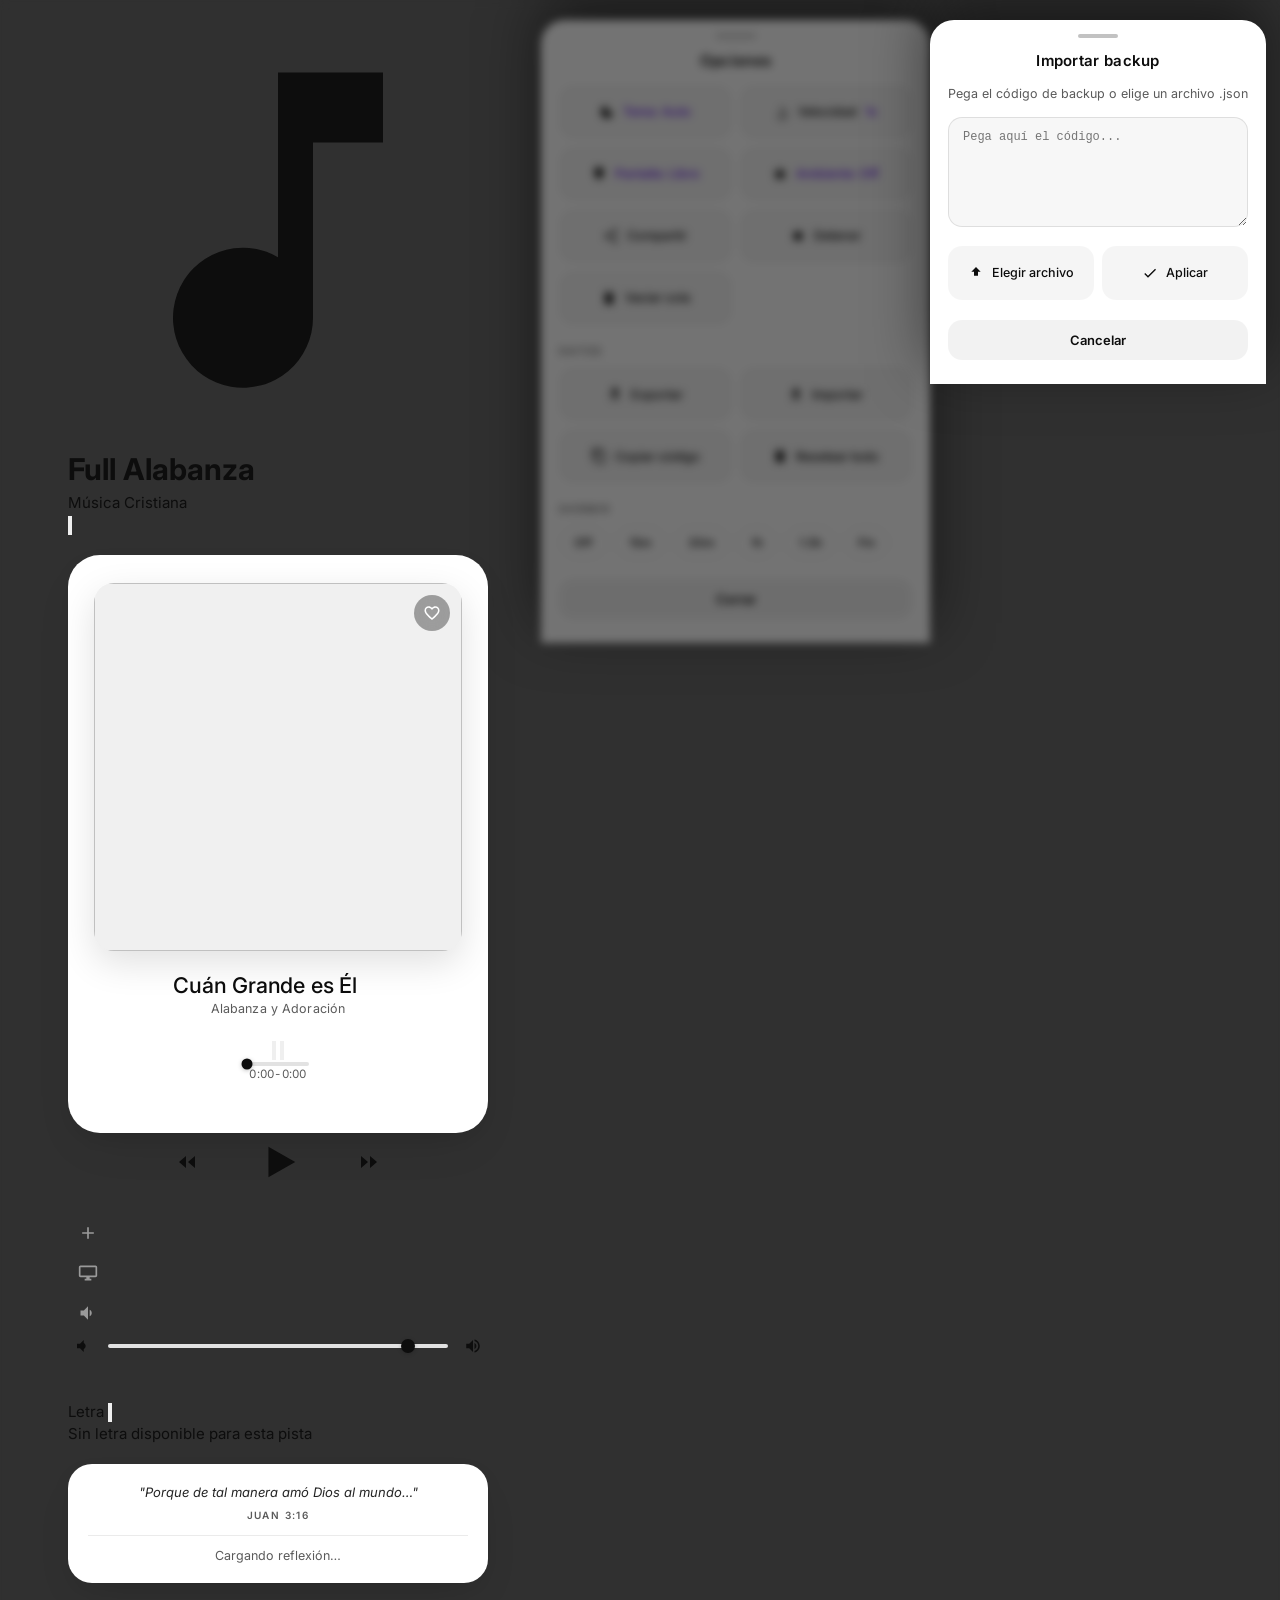
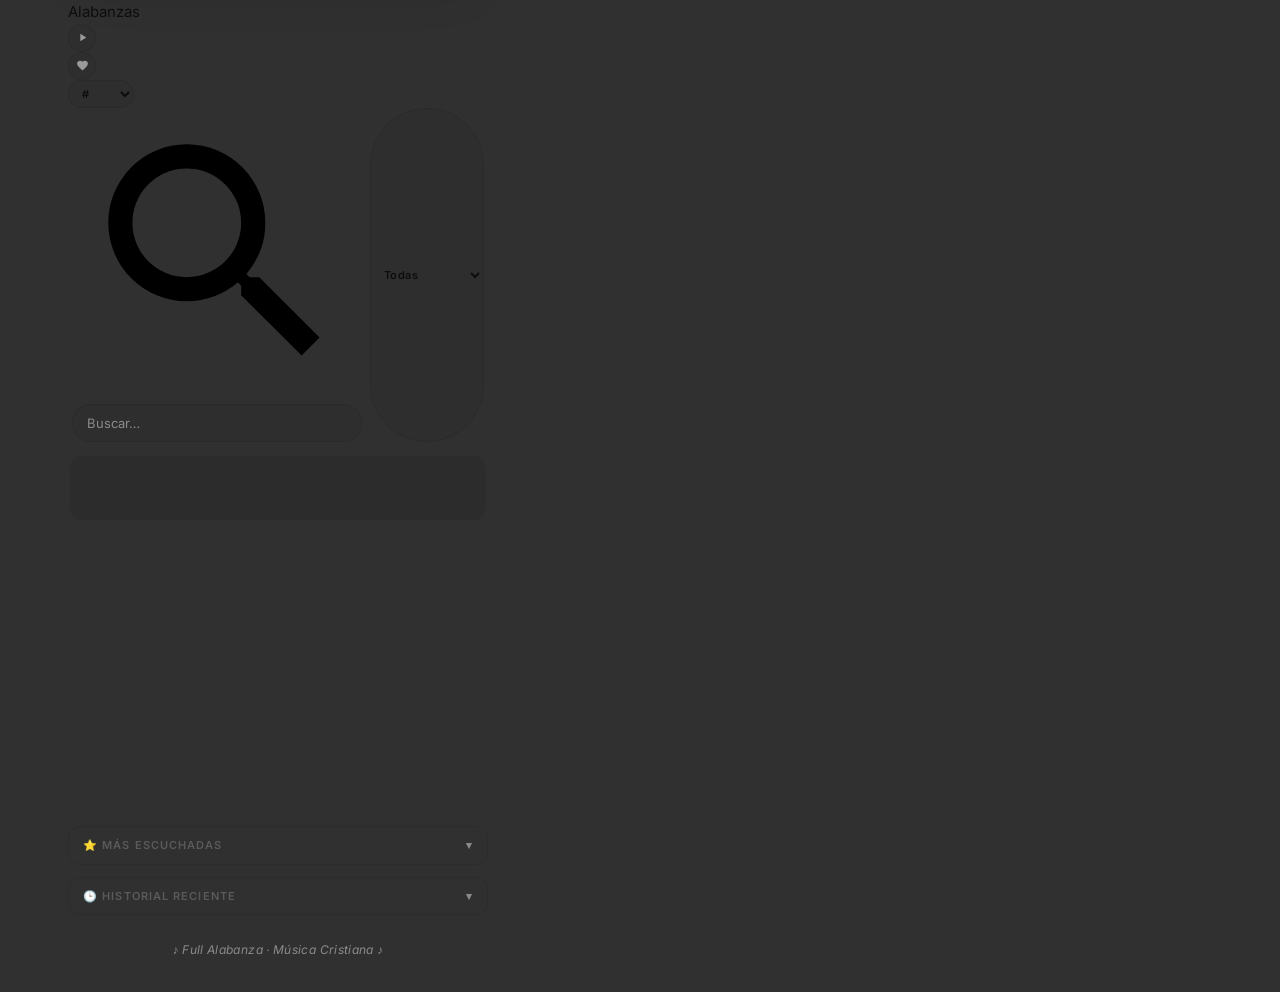
==== commit 9250f12a: "Update theme color and restructure HTML layout" ====
--- a/index.html
+++ b/index.html
@@ -3,14 +3,14 @@
 <head>
 <meta charset="UTF-8">
 <meta name="viewport" content="width=device-width, initial-scale=1.0, viewport-fit=cover">
-<meta name="theme-color" content="#0e0a1e">
+<meta name="theme-color" content="#080d1a">
 <meta name="description" content="Full Alabanza · Música de alabanza y adoración">
 <meta name="color-scheme" content="dark light">
 <title>Full Alabanza</title>
-<link rel="icon" href="data:image/svg+xml,%3Csvg xmlns='http://www.w3.org/2000/svg' viewBox='0 0 64 96'%3E%3Cpath d='M26 4h12v26h24v12H38v52H26V42H2V30h24z' fill='%23a855f7'/%3E%3C/svg%3E">
+<link rel="icon" href="data:image/svg+xml,%3Csvg xmlns='http://www.w3.org/2000/svg' viewBox='0 0 24 24'%3E%3Cpath d='M12 3v10.55A4 4 0 1 0 14 17V7h4V3z' fill='%2322d3ee'/%3E%3C/svg%3E">
 <link rel="preconnect" href="https://fonts.googleapis.com">
 <link rel="preconnect" href="https://fonts.gstatic.com" crossorigin>
-<link href="https://fonts.googleapis.com/css2?family=Inter:wght@300;400;500;600;700&display=swap" rel="stylesheet">
+<link href="https://fonts.googleapis.com/css2?family=Inter:wght@300;400;500;600;700;800&display=swap" rel="stylesheet">
 <link rel="stylesheet" href="style.css">
 </head>
 <body>
@@ -21,41 +21,73 @@
 
 <div class="app">
 
-  <section class="player-card" aria-label="Reproductor">
-
-    <div class="cover-wrap" id="coverWrap" role="button" tabindex="0" aria-label="Portada. Doble toque para reproducir, desliza para cambiar de pista.">
-      <div class="cover-bg" id="coverBg"></div>
-      <div class="cover-skeleton" id="coverSkeleton" aria-hidden="true"></div>
-      <img class="cover-img" id="coverImg" alt="" fetchpriority="high">
-      <div class="cover-loading" id="coverLoading" aria-hidden="true"><div class="spinner"></div></div>
-      <div class="cover-eq" aria-hidden="true">
-        <span class="cbar"></span><span class="cbar"></span><span class="cbar"></span>
-        <span class="cbar"></span><span class="cbar"></span>
-      </div>
-      <button class="cover-fav" id="coverFavBtn" type="button" aria-label="Marcar como favorito">
-        <svg viewBox="0 0 24 24" aria-hidden="true"><path d="M16.5 3c-1.74 0-3.41.81-4.5 2.09C10.91 3.81 9.24 3 7.5 3 4.42 3 2 5.42 2 8.5c0 3.78 3.4 6.86 8.55 11.54L12 21.35l1.45-1.32C18.6 15.36 22 12.28 22 8.5 22 5.42 19.58 3 16.5 3zm-4.4 15.55-.1.1-.1-.1C7.14 14.24 4 11.39 4 8.5 4 6.5 5.5 5 7.5 5c1.54 0 3.04.99 3.57 2.36h1.87C13.46 5.99 14.96 5 16.5 5c2 0 3.5 1.5 3.5 3.5 0 2.89-3.14 5.74-7.9 10.05z"/></svg>
-      </button>
-    </div>
-
-    <div class="title-row">
-      <h2 class="track-title" id="trackTitle" aria-live="polite">Cuán Grande es Él</h2>
-      <div class="save-check" id="saveCheck" aria-hidden="true">
-        <svg viewBox="0 0 24 24"><path d="M9 16.17 4.83 12l-1.42 1.41L9 19 21 7l-1.41-1.41z"/></svg>
-      </div>
-    </div>
-    <p class="track-artist" id="trackArtist">Alabanza y Adoración</p>
-
-    <div class="progress-container">
-      <div class="seek-bubble" id="seekBubble" aria-hidden="true">0:00</div>
-      <div class="progress-bar" id="progressBar" role="slider" aria-label="Progreso" aria-valuemin="0" aria-valuemax="100" aria-valuenow="0" aria-valuetext="0:00 de 0:00" tabindex="0">
-        <div class="progress-buffered" id="progressBuffered"></div>
-        <div class="progress-fill" id="progressFill"></div>
-      </div>
-    </div>
-
-    <div class="time-row">
-      <span id="timeCurrent">0:00</span>
-      <span id="timeDuration">--:--</span>
+  <header class="app-header">
+    <div class="brand">
+      <div class="brand-icon">
+        <svg viewBox="0 0 24 24" aria-hidden="true">
+          <path d="M12 3v10.55A4 4 0 1 0 14 17V7h4V3z" fill="currentColor"/>
+        </svg>
+      </div>
+      <div class="brand-text">
+        <h1>Full Alabanza</h1>
+        <span>Música Cristiana</span>
+      </div>
+    </div>
+    <button class="header-action" id="moreBtn" type="button" aria-label="Más opciones">
+      <svg viewBox="0 0 24 24" aria-hidden="true">
+        <circle cx="5" cy="12" r="2"/><circle cx="12" cy="12" r="2"/><circle cx="19" cy="12" r="2"/>
+      </svg>
+    </button>
+  </header>
+
+  <section class="player-section" aria-label="Reproductor">
+
+    <div class="player-card">
+
+      <div class="cover-wrap" id="coverWrap" role="button" tabindex="0" aria-label="Portada. Doble toque para reproducir, desliza para cambiar de pista.">
+        <div class="cover-bg" id="coverBg"></div>
+        <img class="cover-img" id="coverImg" alt="" fetchpriority="high">
+        <div class="cover-loading" id="coverLoading" aria-hidden="true"><div class="spinner"></div></div>
+        <div class="cover-eq" aria-hidden="true">
+          <span class="cbar"></span><span class="cbar"></span><span class="cbar"></span>
+        </div>
+        <button class="cover-fav" id="coverFavBtn" type="button" aria-label="Marcar como favorito">
+          <svg viewBox="0 0 24 24" aria-hidden="true"><path d="M16.5 3c-1.74 0-3.41.81-4.5 2.09C10.91 3.81 9.24 3 7.5 3 4.42 3 2 5.42 2 8.5c0 3.78 3.4 6.86 8.55 11.54L12 21.35l1.45-1.32C18.6 15.36 22 12.28 22 8.5 22 5.42 19.58 3 16.5 3zm-4.4 15.55-.1.1-.1-.1C7.14 14.24 4 11.39 4 8.5 4 6.5 5.5 5 7.5 5c1.54 0 3.04.99 3.57 2.36h1.87C13.46 5.99 14.96 5 16.5 5c2 0 3.5 1.5 3.5 3.5 0 2.89-3.14 5.74-7.9 10.05z"/></svg>
+        </button>
+      </div>
+
+      <div class="player-info">
+        <div class="title-row">
+          <h2 class="track-title" id="trackTitle" aria-live="polite">Cuán Grande es Él</h2>
+          <div class="save-check" id="saveCheck" aria-hidden="true">
+            <svg viewBox="0 0 24 24"><path d="M9 16.17 4.83 12l-1.42 1.41L9 19 21 7l-1.41-1.41z"/></svg>
+          </div>
+        </div>
+        <p class="track-artist" id="trackArtist">Alabanza y Adoración</p>
+        <div id="songTags" class="tags"></div>
+      </div>
+
+      <div class="quick-actions">
+        <button class="quick-btn" id="repeatBtn" title="Repetir" aria-label="Repetir" aria-pressed="false" type="button">
+          <svg viewBox="0 0 24 24" aria-hidden="true"><path d="M7 7h10v3l4-4-4-4v3H5v6h2V7zm10 10H7v-3l-4 4 4 4v-3h12v-6h-2v4z"/></svg>
+        </button>
+        <button class="quick-btn" id="shuffleBtn" title="Aleatorio" aria-label="Aleatorio" aria-pressed="false" type="button">
+          <svg viewBox="0 0 24 24" aria-hidden="true"><path d="M10.59 9.17 5.41 4 4 5.41l5.17 5.17 1.42-1.41zM14.5 4l2.04 2.04L4 18.59 5.41 20 17.96 7.46 20 9.5V4h-5.5zm.33 9.41-1.41 1.41 3.13 3.13L14.5 20H20v-5.5l-2.04 2.04-3.13-3.13z"/></svg>
+        </button>
+      </div>
+
+      <div class="progress-wrap">
+        <div class="seek-bubble" id="seekBubble" aria-hidden="true">0:00</div>
+        <div class="progress-bar" id="progressBar" role="slider" aria-label="Progreso" aria-valuemin="0" aria-valuemax="100" aria-valuenow="0" aria-valuetext="0:00 de 0:00" tabindex="0">
+          <div class="progress-buffered" id="progressBuffered"></div>
+          <div class="progress-fill" id="progressFill"></div>
+        </div>
+        <div class="time-row">
+          <span id="timeCurrent">0:00</span>
+          <span id="timeDuration">-0:00</span>
+        </div>
+      </div>
+
     </div>
 
     <div class="main-controls">
@@ -72,7 +104,20 @@
       </button>
     </div>
 
-    <div class="volume-row">
+    <div class="secondary-row">
+      <button class="icon-tab" id="queueBtn" title="Añadir a la cola" aria-label="Añadir a la cola" type="button">
+        <svg viewBox="0 0 24 24" aria-hidden="true"><path d="M19 11h-6V5h-2v6H5v2h6v6h2v-6h6z"/></svg>
+        <span class="queue-badge" id="queueBadge" aria-hidden="true">0</span>
+      </button>
+      <button class="icon-tab" id="projectionBtn" title="Modo proyección" aria-label="Modo proyección" type="button">
+        <svg viewBox="0 0 24 24" aria-hidden="true"><path d="M21 3H3c-1.1 0-2 .9-2 2v10c0 1.1.9 2 2 2h7v2H8v2h8v-2h-2v-2h7c1.1 0 2-.9 2-2V5c0-1.1-.9-2-2-2zm0 12H3V5h18v10z"/></svg>
+      </button>
+      <button class="icon-tab" id="volumeBtnMobile" title="Volumen" aria-label="Volumen" type="button">
+        <svg viewBox="0 0 24 24" aria-hidden="true"><path d="M3 9v6h4l5 5V4L7 9H3zm13.5 3c0-1.77-1.02-3.29-2.5-4.03v8.05c1.48-.73 2.5-2.25 2.5-4.02z"/></svg>
+      </button>
+    </div>
+
+    <div class="volume-row" id="volumeRow">
       <button class="vol-btn" id="volDown" type="button" aria-label="Bajar volumen">
         <svg viewBox="0 0 24 24" aria-hidden="true"><path d="M4 9v6h4l5 5V4L8 9H4zm11.5 3c0-1.77-1.02-3.29-2.5-4.03v8.05c1.48-.73 2.5-2.25 2.5-4.02z"/></svg>
       </button>
@@ -83,39 +128,19 @@
     </div>
     <div class="volume-note">Usa los botones del teléfono para el volumen</div>
 
-    <div class="bottom-icons">
-      <button class="icon-tab" id="shuffleBtn" title="Aleatorio" aria-label="Aleatorio" aria-pressed="false" type="button">
-        <svg viewBox="0 0 24 24" aria-hidden="true"><path d="M10.59 9.17 5.41 4 4 5.41l5.17 5.17 1.42-1.41zM14.5 4l2.04 2.04L4 18.59 5.41 20 17.96 7.46 20 9.5V4h-5.5zm.33 9.41-1.41 1.41 3.13 3.13L14.5 20H20v-5.5l-2.04 2.04-3.13-3.13z"/></svg>
-      </button>
-      <button class="icon-tab" id="repeatBtn" title="Repetir" aria-label="Repetir" aria-pressed="false" type="button">
-        <svg viewBox="0 0 24 24" aria-hidden="true"><path d="M7 7h10v3l4-4-4-4v3H5v6h2V7zm10 10H7v-3l-4 4 4 4v-3h12v-6h-2v4z"/></svg>
-      </button>
-      <button class="icon-tab" id="queueBtn" title="Añadir a la cola" aria-label="Añadir a la cola" type="button">
-        <svg viewBox="0 0 24 24" aria-hidden="true"><path d="M19 11h-6V5h-2v6H5v2h6v6h2v-6h6z"/></svg>
-        <span class="queue-badge" id="queueBadge" aria-hidden="true">0</span>
-      </button>
-      <button class="icon-tab" id="projectionBtn" title="Modo proyección" aria-label="Modo proyección" type="button">
-        <svg viewBox="0 0 24 24" aria-hidden="true"><path d="M21 3H3c-1.1 0-2 .9-2 2v10c0 1.1.9 2 2 2h7v2H8v2h8v-2h-2v-2h7c1.1 0 2-.9 2-2V5c0-1.1-.9-2-2-2zm0 12H3V5h18v10z"/></svg>
-      </button>
-      <button class="icon-tab" id="moreBtn" title="Más opciones" aria-label="Más opciones" type="button">
-        <svg viewBox="0 0 24 24" aria-hidden="true"><circle cx="5" cy="12" r="2"/><circle cx="12" cy="12" r="2"/><circle cx="19" cy="12" r="2"/></svg>
-      </button>
-    </div>
-
     <p class="track-next" id="trackNext"></p>
-    <div id="songTags" class="tags"></div>
 
   </section>
 
-  <section class="lyrics-section" id="lyricsSection" aria-label="Letra">
-    <div class="lyrics-header">
-      <span class="lyrics-title">Letra</span>
-      <button class="lyrics-toggle" id="lyricsToggle" type="button" aria-label="Ocultar letra">
+  <section class="panel" id="lyricsSection" aria-label="Letra">
+    <div class="panel-header">
+      <span class="panel-title">Letra</span>
+      <button class="panel-toggle" id="lyricsToggle" type="button" aria-label="Ocultar letra">
         <svg viewBox="0 0 24 24" aria-hidden="true"><path d="M7 10l5 5 5-5z"/></svg>
       </button>
     </div>
-    <div class="lyrics-body" id="lyricsBody">
-      <div class="lyrics-empty" id="lyricsEmpty">Sin letra disponible para esta pista</div>
+    <div class="panel-body" id="lyricsBody">
+      <div class="panel-empty" id="lyricsEmpty">Sin letra disponible para esta pista</div>
       <ul class="lyrics-list" id="lyricsList" role="list"></ul>
     </div>
   </section>
@@ -132,11 +157,11 @@
     <p class="reflection-text" id="reflectionText">Cargando reflexión…</p>
   </section>
 
-  <section class="playlist-section">
-    <div class="playlist-header">
-      <span class="playlist-title">Alabanzas</span>
-      <div class="playlist-actions">
-        <button class="mini-btn play-all-btn" id="playAllBtn" type="button" title="Reproducir desde el inicio" aria-label="Reproducir desde el inicio">
+  <section class="panel playlist-panel">
+    <div class="panel-header">
+      <span class="panel-title">Alabanzas</span>
+      <div class="panel-actions">
+        <button class="mini-btn primary" id="playAllBtn" type="button" title="Reproducir desde el inicio" aria-label="Reproducir desde el inicio">
           <svg viewBox="0 0 24 24" aria-hidden="true"><path d="M8 5v14l11-7z"/></svg>
         </button>
         <button class="mini-btn" id="favFilterBtn" type="button" title="Solo favoritos" aria-label="Solo favoritos" aria-pressed="false">
@@ -148,44 +173,46 @@
           <option value="plays">Top</option>
           <option value="fav">Favs</option>
         </select>
-        <span class="playlist-count" id="playlistCount">11</span>
-      </div>
-    </div>
-
-    <div class="playlist-controls">
-      <div class="search-wrap">
-        <input type="text" class="search-input" id="searchInput" placeholder="Buscar…" aria-label="Buscar" autocomplete="off">
-        <button class="search-clear" id="searchClear" type="button" aria-label="Limpiar">×</button>
-      </div>
-      <select class="type-select" id="typeFilter" aria-label="Tipo">
-        <option value="all">Todas</option>
-        <option value="adoracion">Adoración</option>
-        <option value="alabanza">Alabanza</option>
-        <option value="gospel">Gospel</option>
-        <option value="instrumental">Instrumental</option>
-      </select>
-    </div>
-
-    <ul class="playlist" id="playlist" role="list"></ul>
-    <div class="no-results" id="noResults">Sin resultados</div>
-
-    <details class="extra-section" id="topSection">
-      <summary><span>⭐ Más escuchadas</span></summary>
-      <ol class="extra-list" id="topList"></ol>
-    </details>
-    <details class="extra-section" id="historySection">
-      <summary><span>🕒 Historial reciente</span></summary>
-      <ul class="extra-list" id="historyList"></ul>
-    </details>
+      </div>
+    </div>
+
+    <div class="panel-body">
+      <div class="playlist-controls">
+        <div class="search-wrap">
+          <svg class="search-icon" viewBox="0 0 24 24" aria-hidden="true"><path d="M15.5 14h-.79l-.28-.27A6.47 6.47 0 0 0 16 9.5 6.5 6.5 0 1 0 9.5 16c1.61 0 3.09-.59 4.23-1.57l.27.28v.79l5 4.99L20.49 19l-4.99-5zm-6 0C7.01 14 5 11.99 5 9.5S7.01 5 9.5 5 14 7.01 14 9.5 11.99 14 9.5 14z"/></svg>
+          <input type="text" class="search-input" id="searchInput" placeholder="Buscar…" aria-label="Buscar" autocomplete="off">
+          <button class="search-clear" id="searchClear" type="button" aria-label="Limpiar">×</button>
+        </div>
+        <select class="type-select" id="typeFilter" aria-label="Tipo">
+          <option value="all">Todas</option>
+          <option value="adoracion">Adoración</option>
+          <option value="alabanza">Alabanza</option>
+          <option value="gospel">Gospel</option>
+          <option value="instrumental">Instrumental</option>
+        </select>
+      </div>
+
+      <ul class="playlist" id="playlist" role="list"></ul>
+      <div class="no-results" id="noResults">Sin resultados</div>
+
+      <details class="extra-section" id="topSection">
+        <summary><span>⭐ Más escuchadas</span></summary>
+        <ol class="extra-list" id="topList"></ol>
+      </details>
+      <details class="extra-section" id="historySection">
+        <summary><span>🕒 Historial reciente</span></summary>
+        <ul class="extra-list" id="historyList"></ul>
+      </details>
+    </div>
   </section>
 
   <footer class="footer">
-    <p><strong>✝ Solo por Gracia · Solo por Fe · Solo en Cristo ✝</strong></p>
+    <p>♪ Full Alabanza · Música Cristiana ♪</p>
   </footer>
 
 </div>
 
-<div class="more-modal" id="moreModal" role="dialog" aria-modal="true" aria-label="Más opciones">
+<div class="modal" id="moreModal" role="dialog" aria-modal="true" aria-label="Más opciones">
   <div class="modal-backdrop" data-close-more></div>
   <div class="modal-sheet">
     <div class="sheet-handle" aria-hidden="true"></div>
@@ -257,7 +284,7 @@
   </div>
 </div>
 
-<div class="more-modal" id="importModal" role="dialog" aria-modal="true" aria-label="Importar backup">
+<div class="modal" id="importModal" role="dialog" aria-modal="true" aria-label="Importar backup">
   <div class="modal-backdrop" data-close-import></div>
   <div class="modal-sheet">
     <div class="sheet-handle" aria-hidden="true"></div>
@@ -330,4 +357,4 @@
 
 <script src="app.js" defer></script>
 </body>
-</html>+</html>
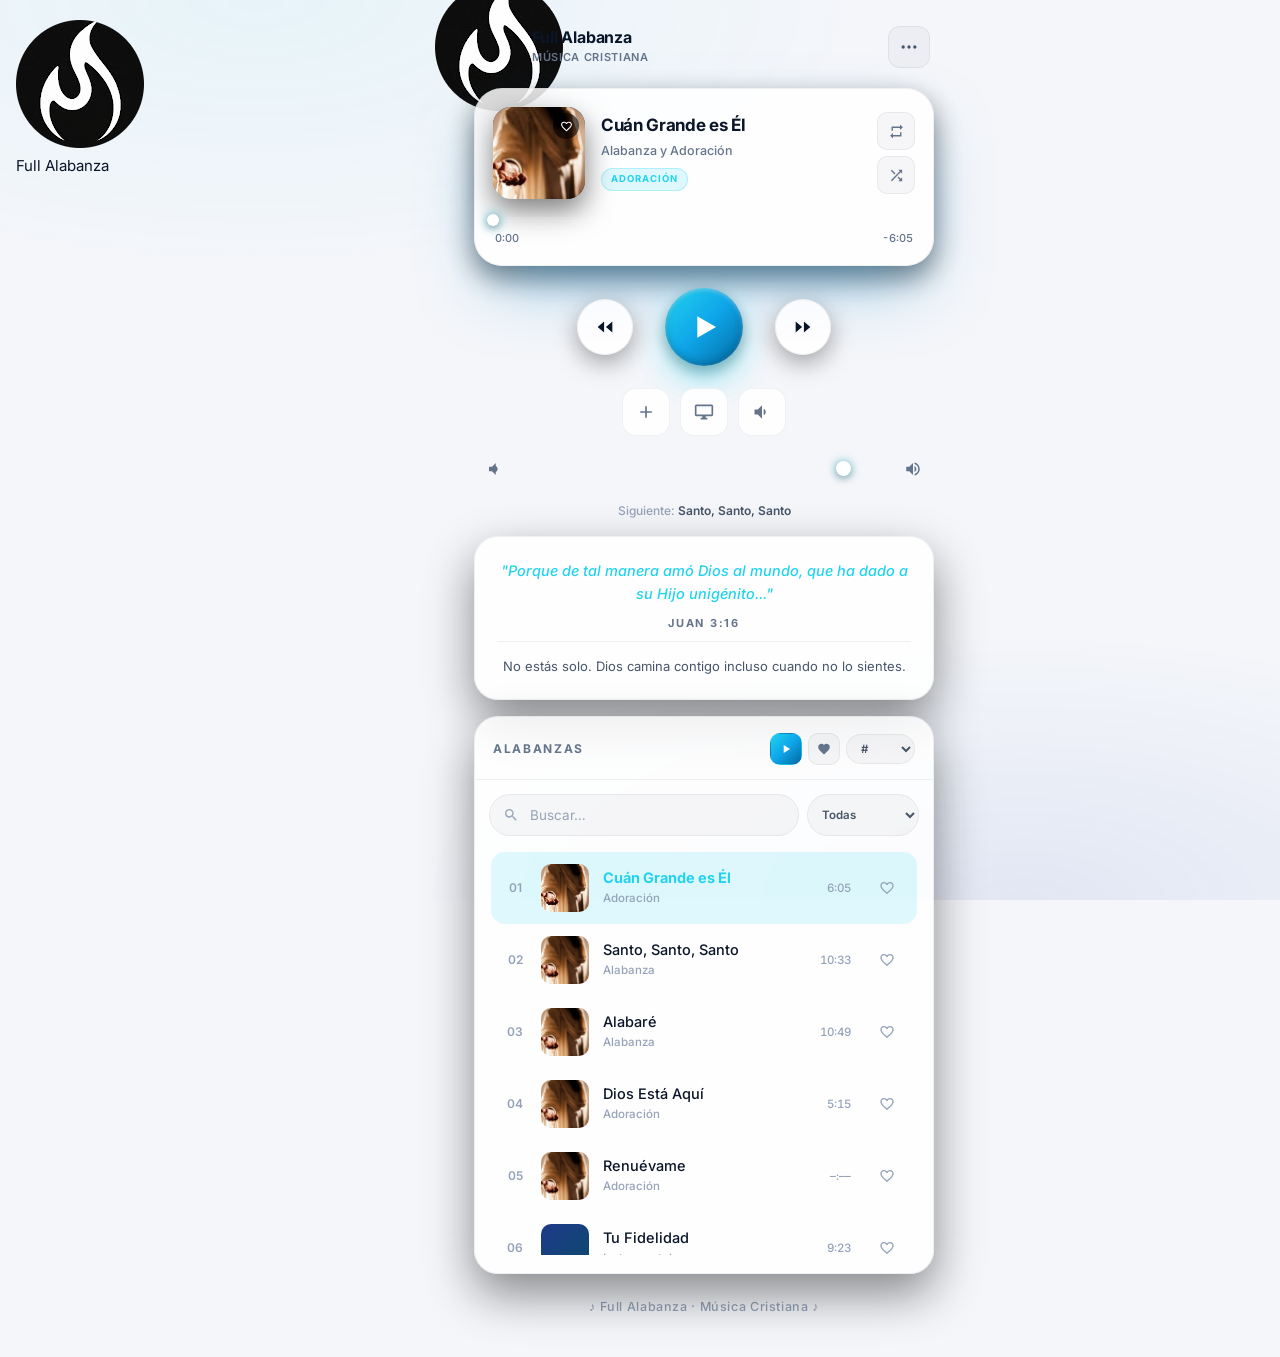
==== commit 0f166b50: "Enhance index.html with loading screen and logo Added loading screen and updated brand logo." ====
--- a/index.html
+++ b/index.html
@@ -7,7 +7,8 @@
 <meta name="description" content="Full Alabanza · Música de alabanza y adoración">
 <meta name="color-scheme" content="dark light">
 <title>Full Alabanza</title>
-<link rel="icon" href="data:image/svg+xml,%3Csvg xmlns='http://www.w3.org/2000/svg' viewBox='0 0 24 24'%3E%3Cpath d='M12 3v10.55A4 4 0 1 0 14 17V7h4V3z' fill='%2322d3ee'/%3E%3C/svg%3E">
+<link rel="icon" type="image/png" href="images/logo.png">
+<link rel="apple-touch-icon" href="images/logo.png">
 <link rel="preconnect" href="https://fonts.googleapis.com">
 <link rel="preconnect" href="https://fonts.gstatic.com" crossorigin>
 <link href="https://fonts.googleapis.com/css2?family=Inter:wght@300;400;500;600;700;800&display=swap" rel="stylesheet">
@@ -19,14 +20,19 @@
   <div class="noscript"><strong>JavaScript desactivado</strong> Actívalo para usar el reproductor.</div>
 </noscript>
 
+<!-- Pantalla de carga -->
+<div class="splash" id="splash">
+  <img src="images/logo.png" alt="Full Alabanza" class="splash-logo">
+  <div class="splash-name">Full Alabanza</div>
+  <div class="splash-spinner"></div>
+</div>
+
 <div class="app">
 
   <header class="app-header">
     <div class="brand">
       <div class="brand-icon">
-        <svg viewBox="0 0 24 24" aria-hidden="true">
-          <path d="M12 3v10.55A4 4 0 1 0 14 17V7h4V3z" fill="currentColor"/>
-        </svg>
+        <img src="images/logo.png" alt="Full Alabanza">
       </div>
       <div class="brand-text">
         <h1>Full Alabanza</h1>
@@ -312,6 +318,10 @@
 <div class="projection-overlay" id="projectionOverlay" aria-hidden="true">
   <div class="proj-ambient" id="projAmbient" aria-hidden="true"></div>
   <canvas class="proj-canvas" id="projCanvas" aria-hidden="true"></canvas>
+
+  <div class="proj-brand" aria-hidden="true">
+    <img src="images/logo.png" alt="">
+  </div>
 
   <div class="proj-content">
     <div class="proj-cover" id="projCover">
--- a/style.css
+++ b/style.css
@@ -1,24 +1,38 @@
 /* ============================================================
-   FULL ALABANZA · Minimal Player v5
-   ============================================================ */
+   FULL ALABANZA · Design System v1.2
+   FIX: imágenes visibles siempre. Simplificación de la portada.
+   ============================================================ */
+
 :root {
-  --bg: #0e0a1e;
-  --card-bg: linear-gradient(175deg, #7c5cff 0%, #8b5cf6 35%, #a855f7 70%, #b06cf0 100%);
-  --card-shadow: 0 24px 60px -16px rgba(124, 92, 255, 0.5), 0 8px 24px rgba(0, 0, 0, 0.35);
-  --text: #ffffff;
-  --text-muted: rgba(255, 255, 255, 0.62);
-  --text-faint: rgba(255, 255, 255, 0.4);
-  --icon: #ffffff;
-  --icon-muted: rgba(255, 255, 255, 0.55);
-  --divider: rgba(255, 255, 255, 0.16);
-  --track: rgba(255, 255, 255, 0.22);
-  --fill: #ffffff;
-  --accent: #ffffff;
-  --glass: rgba(255, 255, 255, 0.08);
-  --glass-hover: rgba(255, 255, 255, 0.14);
-  --cover-shadow: 0 8px 32px rgba(0, 0, 0, 0.25);
-  --radius-card: 32px;
-  --radius-cover: 20px;
+  --bg-1: #080d1a;
+  --bg-2: #0c1424;
+  --surface-1: rgba(18, 28, 48, 0.72);
+  --surface-2: rgba(24, 36, 60, 0.85);
+  --brand-gradient: linear-gradient(135deg, #22d3ee 0%, #0ea5e9 50%, #0369a1 100%);
+  --brand: #22d3ee;
+  --brand-soft: rgba(34, 211, 238, 0.14);
+  --text-1: #ffffff;
+  --text-2: rgba(255, 255, 255, 0.72);
+  --text-3: rgba(255, 255, 255, 0.48);
+  --text-4: rgba(255, 255, 255, 0.28);
+  --border-1: rgba(255, 255, 255, 0.06);
+  --border-2: rgba(255, 255, 255, 0.1);
+  --border-3: rgba(255, 255, 255, 0.16);
+  --glass-1: rgba(255, 255, 255, 0.05);
+  --glass-2: rgba(255, 255, 255, 0.09);
+  --glass-3: rgba(255, 255, 255, 0.14);
+  --danger: #ff5b8a;
+  --shadow-sm: 0 2px 8px rgba(0, 0, 0, 0.25);
+  --shadow-md: 0 8px 24px rgba(0, 0, 0, 0.35);
+  --shadow-lg: 0 20px 48px rgba(0, 0, 0, 0.45);
+  --shadow-xl: 0 30px 70px -20px rgba(6, 130, 200, 0.5), 0 12px 28px rgba(0, 0, 0, 0.5);
+  --r-xs: 8px;
+  --r-sm: 10px;
+  --r-md: 14px;
+  --r-lg: 18px;
+  --r-xl: 24px;
+  --r-2xl: 28px;
+  --r-pill: 100px;
   --ease: cubic-bezier(0.32, 0.72, 0, 1);
   --ease-out: cubic-bezier(0.16, 1, 0.3, 1);
   --safe-t: env(safe-area-inset-top, 0px);
@@ -28,21 +42,20 @@
 }
 
 body.light {
-  --bg: #ececec;
-  --card-bg: #ffffff;
-  --card-shadow: 0 20px 50px -20px rgba(0, 0, 0, 0.15), 0 8px 20px rgba(0, 0, 0, 0.06);
-  --text: #0d0d0d;
-  --text-muted: #5a5a5a;
-  --text-faint: #8a8a8a;
-  --icon: #0d0d0d;
-  --icon-muted: #9a9a9a;
-  --divider: rgba(0, 0, 0, 0.08);
-  --track: #e2e2e2;
-  --fill: #0d0d0d;
-  --accent: #0d0d0d;
-  --glass: rgba(0, 0, 0, 0.04);
-  --glass-hover: rgba(0, 0, 0, 0.07);
-  --cover-shadow: 0 12px 36px rgba(0, 0, 0, 0.12);
+  --bg-1: #f4f6fa;
+  --bg-2: #ffffff;
+  --surface-1: rgba(255, 255, 255, 0.85);
+  --surface-2: rgba(255, 255, 255, 0.95);
+  --text-1: #0a1628;
+  --text-2: #475569;
+  --text-3: #64748b;
+  --text-4: #94a3b8;
+  --border-1: rgba(15, 23, 42, 0.06);
+  --border-2: rgba(15, 23, 42, 0.1);
+  --border-3: rgba(15, 23, 42, 0.16);
+  --glass-1: rgba(15, 23, 42, 0.03);
+  --glass-2: rgba(15, 23, 42, 0.06);
+  --glass-3: rgba(15, 23, 42, 0.1);
 }
 
 *, *::before, *::after {
@@ -51,15 +64,14 @@
   padding: 0;
   -webkit-tap-highlight-color: transparent;
 }
-
 html { -webkit-text-size-adjust: 100%; text-size-adjust: 100%; }
 
 body {
   font-family: 'Inter', -apple-system, BlinkMacSystemFont, 'Segoe UI', Roboto, sans-serif;
   font-size: 15px;
   line-height: 1.5;
-  color: var(--text);
-  background: var(--bg);
+  color: var(--text-1);
+  background: var(--bg-1);
   min-height: 100vh;
   min-height: 100dvh;
   display: flex;
@@ -67,22 +79,34 @@
   align-items: flex-start;
   padding:
     calc(20px + var(--safe-t))
-    calc(14px + var(--safe-r))
-    calc(24px + var(--safe-b))
-    calc(14px + var(--safe-l));
+    calc(16px + var(--safe-r))
+    calc(32px + var(--safe-b))
+    calc(16px + var(--safe-l));
   overflow-x: hidden;
   -webkit-font-smoothing: antialiased;
   -moz-osx-font-smoothing: grayscale;
   transition: background 320ms var(--ease), color 320ms var(--ease);
   position: relative;
 }
+
+body::before {
+  content: '';
+  position: fixed;
+  inset: 0;
+  background:
+    radial-gradient(ellipse 80% 50% at 20% 0%, rgba(34, 211, 238, 0.12), transparent 60%),
+    radial-gradient(ellipse 80% 50% at 80% 100%, rgba(30, 64, 175, 0.16), transparent 60%);
+  z-index: -1;
+  pointer-events: none;
+}
+body.light::before { opacity: 0.5; }
+
 body.modal-open { overflow: hidden; }
 body.projection-mode { overflow: hidden; padding: 0; }
-body.ambient-on { position: relative; }
 
 .noscript {
   position: fixed; inset: 20px;
-  background: rgba(168, 85, 247, 0.95);
+  background: rgba(6, 182, 212, 0.95);
   color: #fff; padding: 24px; border-radius: 20px;
   font-size: 1rem; line-height: 1.6;
   z-index: 999; text-align: center;
@@ -91,17 +115,17 @@
 
 .app {
   width: 100%;
-  max-width: 420px;
+  max-width: 460px;
   margin-inline: auto;
   display: flex;
   flex-direction: column;
-  gap: 18px;
+  gap: 16px;
   animation: appEnter 700ms var(--ease-out) both;
   position: relative;
   z-index: 1;
 }
 @keyframes appEnter {
-  from { opacity: 0; transform: translateY(16px) scale(0.98); }
+  from { opacity: 0; transform: translateY(20px) scale(0.98); }
   to   { opacity: 1; transform: translateY(0) scale(1); }
 }
 
@@ -117,148 +141,190 @@
 }
 body.ambient-on .ambient-canvas { opacity: 1; }
 
-/* PLAYER CARD */
+/* ============================================================
+   HEADER
+   ============================================================ */
+.app-header {
+  display: flex;
+  align-items: center;
+  justify-content: space-between;
+  padding: 6px 4px 4px;
+}
+.brand { display: flex; align-items: center; gap: 12px; }
+.brand-icon {
+  width: 42px; height: 42px;
+  border-radius: 12px;
+  background: var(--brand-gradient);
+  display: flex;
+  align-items: center;
+  justify-content: center;
+  color: #fff;
+  box-shadow: 0 8px 20px rgba(34, 211, 238, 0.35);
+  flex-shrink: 0;
+}
+.brand-icon svg { width: 22px; height: 22px; fill: currentColor; }
+.brand-text h1 {
+  font-size: 16px;
+  font-weight: 700;
+  letter-spacing: -0.01em;
+  line-height: 1.2;
+  color: var(--text-1);
+}
+.brand-text span {
+  display: block;
+  font-size: 11px;
+  color: var(--text-3);
+  letter-spacing: 0.06em;
+  text-transform: uppercase;
+  font-weight: 600;
+  margin-top: 2px;
+}
+.header-action {
+  width: 42px; height: 42px;
+  border-radius: 12px;
+  border: 1px solid var(--border-1);
+  background: var(--glass-1);
+  color: var(--text-2);
+  cursor: pointer;
+  display: flex;
+  align-items: center;
+  justify-content: center;
+  transition: all 200ms var(--ease);
+  backdrop-filter: blur(10px);
+  -webkit-backdrop-filter: blur(10px);
+}
+.header-action svg { width: 20px; height: 20px; fill: currentColor; }
+.header-action:hover { background: var(--glass-2); color: var(--text-1); }
+.header-action:active { transform: scale(0.94); }
+
+/* ============================================================
+   PLAYER SECTION
+   ============================================================ */
+.player-section {
+  display: flex;
+  flex-direction: column;
+  gap: 18px;
+}
+
+/* ---------- TARJETA PRINCIPAL ---------- */
 .player-card {
-  background: var(--card-bg);
-  border-radius: var(--radius-card);
-  padding: clamp(22px, 5.5vw, 28px) clamp(20px, 5vw, 26px);
-  box-shadow: var(--card-shadow);
-  display: flex;
-  flex-direction: column;
-  align-items: center;
-  transition: background 320ms var(--ease), box-shadow 320ms var(--ease);
+  background: var(--surface-1);
+  backdrop-filter: blur(24px) saturate(1.2);
+  -webkit-backdrop-filter: blur(24px) saturate(1.2);
+  border: 1px solid var(--border-1);
+  border-radius: var(--r-2xl);
+  padding: 18px;
+  box-shadow: var(--shadow-xl);
+  display: grid;
+  grid-template-columns: 92px 1fr auto;
+  grid-template-areas:
+    "cover info actions"
+    "progress progress progress";
+  gap: 16px;
+  align-items: center;
   position: relative;
+  transition: background 320ms var(--ease), border-color 320ms var(--ease);
+}
+
+/* ============================================================
+   PORTADA — SIMPLIFICADA Y A PRUEBA DE BALAS
+   ============================================================ */
+.cover-wrap {
+  grid-area: cover;
+  position: relative;
+  width: 92px;
+  height: 92px;
+  border-radius: var(--r-lg);
   overflow: hidden;
-}
-.player-card::before {
-  content: '';
-  position: absolute;
-  top: -50%; left: -30%;
-  width: 160%; height: 100%;
-  background: radial-gradient(ellipse at center, rgba(255,255,255,0.14), transparent 60%);
-  pointer-events: none;
-  opacity: 0.6;
-}
-body.light .player-card::before { display: none; }
-
-/* PORTADA */
-.cover-wrap {
-  position: relative;
-  width: 100%;
-  aspect-ratio: 1 / 1;
-  max-height: 44vh;
-  border-radius: var(--radius-cover);
-  overflow: hidden;
-  background: rgba(255, 255, 255, 0.05);
+  background: linear-gradient(135deg, #1e3a8a, #0d4a6b);
   cursor: pointer;
   user-select: none;
   -webkit-user-select: none;
-  box-shadow: var(--cover-shadow);
+  box-shadow:
+    0 12px 28px rgba(0, 0, 0, 0.5),
+    0 0 0 1px rgba(255, 255, 255, 0.08);
+  outline: none;
+  touch-action: pan-y;
+  flex-shrink: 0;
   transition: transform 400ms var(--ease-out), box-shadow 400ms var(--ease-out);
-  outline: none;
   z-index: 1;
-  touch-action: pan-y;
-}
-body.light .cover-wrap { background: #f0f0f0; }
-.cover-wrap:focus-visible { box-shadow: 0 0 0 3px rgba(255,255,255,0.7), var(--cover-shadow); }
-body.light .cover-wrap:focus-visible { box-shadow: 0 0 0 3px #0d0d0d, var(--cover-shadow); }
+}
+.cover-wrap:focus-visible { box-shadow: 0 0 0 3px var(--brand), 0 12px 28px rgba(0, 0, 0, 0.5); }
 .cover-wrap.swiping { transition: none; }
 
+/* Fondo difuminado */
 .cover-bg {
-  position: absolute; inset: -20px;
+  position: absolute;
+  top: 0;
+  left: 0;
+  width: 100%;
+  height: 100%;
   background-size: cover;
   background-position: center;
-  filter: blur(28px) saturate(1.3);
-  opacity: 0.55;
-  transform: scale(1.1);
+  filter: blur(16px) saturate(1.3);
+  opacity: 0.6;
   z-index: 0;
   transition: background-image 700ms var(--ease);
 }
-body.light .cover-bg { opacity: 0.35; }
-
-.cover-skeleton {
+
+/* Imagen principal — display block, sin posicionamiento absoluto raro */
+.cover-img {
+  position: absolute;
+  top: 0;
+  left: 0;
+  width: 100%;
+  height: 100%;
+  object-fit: cover;
+  object-position: center;
+  display: block;
+  z-index: 1;
+  opacity: 1;
+  transition: opacity 320ms var(--ease);
+}
+.cover-img.changing { opacity: 0.3; }
+
+.cover-loading {
   position: absolute;
   inset: 0;
-  z-index: 2;
-  background: linear-gradient(110deg,
-    rgba(255,255,255,0.06) 8%,
-    rgba(255,255,255,0.18) 18%,
-    rgba(255,255,255,0.06) 33%);
-  background-size: 200% 100%;
-  animation: shimmer 1.4s linear infinite;
-  opacity: 0;
-  pointer-events: none;
-  transition: opacity 240ms var(--ease);
-}
-body.light .cover-skeleton {
-  background: linear-gradient(110deg,
-    rgba(0,0,0,0.04) 8%,
-    rgba(0,0,0,0.1) 18%,
-    rgba(0,0,0,0.04) 33%);
-  background-size: 200% 100%;
-}
-.cover-skeleton.on { opacity: 1; }
-@keyframes shimmer {
-  0% { background-position: 200% 0; }
-  100% { background-position: -200% 0; }
-}
-
-.cover-img {
-  position: relative;
-  width: 100%; height: 100%;
-  object-fit: cover;
-  z-index: 1;
-  display: block;
-  transition: transform 700ms var(--ease-out), opacity 320ms var(--ease), filter 320ms var(--ease);
-}
-.cover-img.changing { opacity: 0; transform: scale(0.97); filter: blur(6px); }
-
-.cover-loading {
-  position: absolute; inset: 0;
-  display: none; align-items: center; justify-content: center;
-  background: rgba(0,0,0,0.3);
-  backdrop-filter: blur(4px);
-  -webkit-backdrop-filter: blur(4px);
+  display: none;
+  align-items: center;
+  justify-content: center;
+  background: rgba(6, 9, 15, 0.5);
   z-index: 4;
 }
 .cover-loading.on { display: flex; }
 .spinner {
-  width: 34px; height: 34px;
-  border: 2px solid rgba(255,255,255,0.25);
+  width: 22px; height: 22px;
+  border: 2.5px solid rgba(255,255,255,0.22);
   border-top-color: #fff;
   border-radius: 50%;
   animation: spin 700ms linear infinite;
 }
-body.light .spinner { border-color: rgba(0,0,0,0.15); border-top-color: #0d0d0d; }
 @keyframes spin { to { transform: rotate(360deg); } }
 
 .cover-eq {
   position: absolute;
-  bottom: 12px; left: 12px;
+  bottom: 6px; left: 6px;
   z-index: 4;
   display: none;
   align-items: flex-end;
-  gap: 3px;
-  height: 20px;
-  padding: 4px 9px;
-  background: rgba(0, 0, 0, 0.45);
-  backdrop-filter: blur(10px);
-  -webkit-backdrop-filter: blur(10px);
-  border-radius: 100px;
+  gap: 2px;
+  height: 14px;
+  padding: 3px 7px;
+  background: rgba(0, 0, 0, 0.65);
+  border-radius: var(--r-pill);
 }
 .cover-wrap.playing .cover-eq { display: flex; }
 .cover-eq .cbar {
-  width: 2.5px;
+  width: 2px;
   background: #fff;
   border-radius: 2px;
   animation: eq 900ms ease-in-out infinite;
   transform-origin: bottom;
 }
-.cover-eq .cbar:nth-child(1) { height: 30%; animation-delay: 0s; }
-.cover-eq .cbar:nth-child(2) { height: 70%; animation-delay: 140ms; }
-.cover-eq .cbar:nth-child(3) { height: 45%; animation-delay: 280ms; }
-.cover-eq .cbar:nth-child(4) { height: 85%; animation-delay: 420ms; }
-.cover-eq .cbar:nth-child(5) { height: 55%; animation-delay: 560ms; }
+.cover-eq .cbar:nth-child(1) { height: 40%; animation-delay: 0s; }
+.cover-eq .cbar:nth-child(2) { height: 90%; animation-delay: 140ms; }
+.cover-eq .cbar:nth-child(3) { height: 55%; animation-delay: 280ms; }
 @keyframes eq {
   0%, 100% { transform: scaleY(0.35); }
   50%      { transform: scaleY(1); }
@@ -266,14 +332,12 @@
 
 .cover-fav {
   position: absolute;
-  top: 12px; right: 12px;
+  top: 6px; right: 6px;
   z-index: 4;
-  width: 36px; height: 36px;
+  width: 26px; height: 26px;
   border-radius: 50%;
   border: none;
-  background: rgba(0, 0, 0, 0.35);
-  backdrop-filter: blur(10px);
-  -webkit-backdrop-filter: blur(10px);
+  background: rgba(0, 0, 0, 0.6);
   color: #fff;
   display: flex;
   align-items: center;
@@ -283,210 +347,263 @@
   touch-action: manipulation;
   padding: 0;
 }
-.cover-fav svg { width: 18px; height: 18px; fill: currentColor; }
+.cover-fav svg { width: 13px; height: 13px; fill: currentColor; }
 .cover-fav:active { transform: scale(0.9); }
-.cover-fav.on { color: #ff5b8a; }
-.cover-fav.on svg { filter: drop-shadow(0 0 8px rgba(255, 91, 138, 0.7)); }
-.cover-fav:focus-visible { outline: 2px solid #fff; outline-offset: 2px; }
-
+.cover-fav.on { color: var(--danger); }
+.cover-fav.on svg { filter: drop-shadow(0 0 6px rgba(255, 91, 138, 0.8)); }
+
+/* ============================================================
+   INFO
+   ============================================================ */
+.player-info {
+  grid-area: info;
+  min-width: 0;
+  align-self: center;
+  position: relative;
+  z-index: 2;
+}
 .title-row {
   display: flex;
   align-items: center;
-  justify-content: center;
   gap: 8px;
-  margin-top: 22px;
-  margin-bottom: 2px;
-  z-index: 1;
-  max-width: 100%;
+  margin-bottom: 5px;
+  min-width: 0;
 }
 .track-title {
-  font-size: clamp(1.15rem, 4.5vw, 1.35rem);
-  font-weight: 500;
-  letter-spacing: -0.01em;
-  text-align: center;
-  line-height: 1.2;
+  font-size: 17px;
+  font-weight: 700;
+  letter-spacing: -0.02em;
+  line-height: 1.25;
   overflow: hidden;
   text-overflow: ellipsis;
   white-space: nowrap;
-  max-width: 100%;
+  min-width: 0;
+  flex: 1;
+  color: var(--text-1);
 }
 .save-check {
   width: 18px; height: 18px;
   border-radius: 50%;
-  background: rgba(255,255,255,0.2);
+  background: var(--brand-soft);
+  color: var(--brand);
   display: flex;
   align-items: center;
   justify-content: center;
   opacity: 0;
   transform: scale(0.5);
-  transition: opacity 260ms var(--ease), transform 260ms var(--ease);
+  transition: opacity 260ms var(--ease), transform 260ms var(--ease-out);
   flex-shrink: 0;
 }
-.save-check svg { width: 11px; height: 11px; fill: #fff; }
+.save-check svg { width: 11px; height: 11px; fill: currentColor; }
 .save-check.on { opacity: 1; transform: scale(1); }
 
 .track-artist {
   font-size: 12.5px;
-  color: var(--text-muted);
-  text-align: center;
-  margin-bottom: 20px;
-  z-index: 1;
-  letter-spacing: 0.01em;
-}
-
-.progress-container {
-  width: 100%;
+  color: var(--text-3);
+  font-weight: 500;
+  overflow: hidden;
+  text-overflow: ellipsis;
+  white-space: nowrap;
+  margin-bottom: 8px;
+}
+
+.tags { display: flex; gap: 5px; flex-wrap: wrap; }
+.tag {
+  padding: 3px 9px;
+  font-size: 9.5px;
+  border-radius: var(--r-pill);
+  font-weight: 700;
+  letter-spacing: 0.1em;
+  text-transform: uppercase;
+  background: var(--brand-soft);
+  color: var(--brand);
+  border: 1px solid rgba(34, 211, 238, 0.25);
+}
+
+/* ============================================================
+   ACCIONES RÁPIDAS
+   ============================================================ */
+.quick-actions {
+  grid-area: actions;
+  display: flex;
+  flex-direction: column;
+  gap: 6px;
+  align-self: center;
   position: relative;
-  margin-bottom: 6px;
-  z-index: 1;
+  z-index: 2;
+}
+.quick-btn {
+  background: var(--glass-1);
+  border: 1px solid var(--border-1);
+  color: var(--text-3);
+  width: 38px;
+  height: 38px;
+  border-radius: var(--r-sm);
+  display: flex;
+  align-items: center;
+  justify-content: center;
+  cursor: pointer;
+  transition: all 200ms var(--ease);
+  touch-action: manipulation;
+  padding: 0;
+}
+.quick-btn svg { width: 17px; height: 17px; fill: currentColor; }
+.quick-btn:hover { background: var(--glass-2); color: var(--text-1); }
+.quick-btn:active { transform: scale(0.9); }
+.quick-btn.active {
+  background: var(--brand-soft);
+  color: var(--brand);
+  border-color: rgba(34, 211, 238, 0.4);
+}
+
+/* ============================================================
+   PROGRESO
+   ============================================================ */
+.progress-wrap {
+  grid-area: progress;
+  position: relative;
+  margin-top: 2px;
+  z-index: 2;
 }
 .progress-bar {
   width: 100%;
-  height: 4px;
-  background: var(--track);
-  border-radius: 100px;
+  height: 5px;
+  background: rgba(255, 255, 255, 0.1);
+  border-radius: var(--r-pill);
   position: relative;
   cursor: pointer;
   touch-action: none;
-  transition: height 180ms var(--ease);
   outline: none;
 }
-.progress-bar:focus-visible { box-shadow: 0 0 0 3px rgba(255,255,255,0.4); }
-body.light .progress-bar:focus-visible { box-shadow: 0 0 0 3px rgba(0,0,0,0.25); }
 .progress-buffered {
   position: absolute; top: 0; left: 0;
   height: 100%; width: 0;
-  background: rgba(255,255,255,0.15);
-  border-radius: 100px;
+  background: rgba(255, 255, 255, 0.16);
+  border-radius: var(--r-pill);
   transition: width 400ms var(--ease);
 }
-body.light .progress-buffered { background: rgba(0,0,0,0.08); }
 .progress-fill {
   position: relative;
   height: 100%; width: 0;
-  background: var(--fill);
-  border-radius: 100px;
+  background: var(--brand-gradient);
+  border-radius: var(--r-pill);
   z-index: 1;
+  box-shadow: 0 0 12px rgba(34, 211, 238, 0.5);
 }
 .progress-fill::after {
   content: '';
   position: absolute;
   right: 0; top: 50%;
-  transform: translate(50%, -50%) scale(1);
-  width: 11px; height: 11px;
+  transform: translate(50%, -50%);
+  width: 12px; height: 12px;
   border-radius: 50%;
-  background: var(--fill);
-  box-shadow: 0 1px 4px rgba(0,0,0,0.25);
-  transition: transform 180ms var(--ease);
-}
-.progress-bar:hover .progress-fill::after,
-.progress-bar:focus-visible .progress-fill::after { transform: translate(50%, -50%) scale(1.25); }
+  background: #fff;
+  box-shadow: 0 2px 8px rgba(0,0,0,0.4), 0 0 12px rgba(34, 211, 238, 0.7);
+}
 
 .seek-bubble {
   position: absolute;
-  bottom: 22px; left: 0;
-  transform: translateX(-50%) scale(0.85);
-  background: var(--fill);
-  color: var(--bg);
-  font-weight: 600;
-  font-size: 11px;
-  padding: 4px 9px;
-  border-radius: 100px;
+  bottom: 24px; left: 0;
+  transform: translateX(-50%);
+  background: #fff;
+  color: var(--bg-1);
+  font-weight: 700;
+  font-size: 10.5px;
+  padding: 4px 10px;
+  border-radius: var(--r-pill);
   white-space: nowrap;
   font-variant-numeric: tabular-nums;
   opacity: 0;
   pointer-events: none;
-  transition: opacity 180ms var(--ease), transform 180ms var(--ease-out);
+  transition: opacity 180ms var(--ease);
   z-index: 10;
 }
-body.light .seek-bubble { color: #fff; background: #0d0d0d; }
-.seek-bubble.on { opacity: 1; transform: translateX(-50%) scale(1); }
+.seek-bubble.on { opacity: 1; }
 
 .time-row {
-  width: 100%;
   display: flex;
   justify-content: space-between;
-  font-size: 11.5px;
-  color: var(--text-muted);
+  font-size: 11px;
+  color: var(--text-3);
   font-variant-numeric: tabular-nums;
-  letter-spacing: 0.02em;
-  margin-bottom: 22px;
-  z-index: 1;
+  margin-top: 8px;
   padding: 0 2px;
-}
-
+  font-weight: 500;
+}
+
+/* ============================================================
+   CONTROLES PRINCIPALES
+   ============================================================ */
 .main-controls {
   display: flex;
   align-items: center;
   justify-content: center;
-  gap: clamp(24px, 8vw, 42px);
-  margin-bottom: 22px;
-  z-index: 1;
-  width: 100%;
+  gap: 32px;
+  padding: 4px 0;
 }
 .ctrl-icon {
-  background: transparent;
-  border: none;
-  color: var(--icon);
-  cursor: pointer;
-  padding: 8px;
+  background: var(--surface-1);
+  border: 1px solid var(--border-1);
+  color: var(--text-1);
+  cursor: pointer;
+  width: 56px;
+  height: 56px;
   display: flex;
   align-items: center;
   justify-content: center;
   border-radius: 50%;
-  transition: transform 160ms var(--ease), opacity 160ms var(--ease);
-  touch-action: manipulation;
-}
-.ctrl-icon svg {
-  width: clamp(20px, 5.5vw, 24px);
-  height: clamp(20px, 5.5vw, 24px);
-  fill: currentColor;
-  display: block;
-}
-.ctrl-icon:hover { opacity: 0.75; }
-.ctrl-icon:active { transform: scale(0.88); }
-.ctrl-icon:focus-visible { outline: 2px solid currentColor; outline-offset: 2px; }
+  transition: all 200ms var(--ease);
+  padding: 0;
+  box-shadow: var(--shadow-md);
+  backdrop-filter: blur(20px);
+  -webkit-backdrop-filter: blur(20px);
+}
+.ctrl-icon svg { width: 22px; height: 22px; fill: currentColor; }
+.ctrl-icon:hover { background: var(--surface-2); transform: translateY(-2px); }
+.ctrl-icon:active { transform: scale(0.94); }
 
 .ctrl-play {
   position: relative;
-  background: transparent;
+  background: var(--brand-gradient);
   border: none;
-  color: var(--accent);
-  cursor: pointer;
-  padding: 6px;
-  display: flex;
-  align-items: center;
-  justify-content: center;
-  transition: transform 160ms var(--ease);
-  touch-action: manipulation;
+  color: #fff;
+  cursor: pointer;
+  width: 78px;
+  height: 78px;
+  border-radius: 50%;
+  display: flex;
+  align-items: center;
+  justify-content: center;
+  transition: transform 200ms var(--ease);
+  padding: 0;
+  box-shadow:
+    0 14px 32px rgba(34, 211, 238, 0.45),
+    0 6px 14px rgba(0, 0, 0, 0.35),
+    inset 0 -3px 8px rgba(0,0,0,0.2),
+    inset 0 2px 4px rgba(255,255,255,0.35);
 }
 .ctrl-play svg {
-  width: clamp(38px, 11vw, 46px);
-  height: clamp(38px, 11vw, 46px);
-  fill: currentColor;
+  width: 32px; height: 32px;
+  fill: #fff;
   display: block;
   position: relative;
   z-index: 1;
-  transition: opacity 200ms var(--ease);
 }
 .ctrl-play:hover { transform: scale(1.06); }
-.ctrl-play:active { transform: scale(0.92); }
-.ctrl-play:focus-visible { outline: 2px solid currentColor; outline-offset: 4px; border-radius: 4px; }
+.ctrl-play:active { transform: scale(0.94); }
 
 .play-pulse {
   position: absolute;
-  inset: 6px;
+  inset: -4px;
   border-radius: 50%;
-  border: 2px solid currentColor;
+  border: 2px solid var(--brand);
   opacity: 0;
   pointer-events: none;
 }
-.ctrl-play.pulsing .play-pulse {
-  animation: playPulse 500ms var(--ease-out);
-}
+.ctrl-play.pulsing .play-pulse { animation: playPulse 600ms var(--ease-out); }
 @keyframes playPulse {
-  0% { opacity: 0.6; transform: scale(1); }
-  100% { opacity: 0; transform: scale(1.8); }
+  0%   { opacity: 0.8; transform: scale(1); }
+  100% { opacity: 0;   transform: scale(1.6); }
 }
 
 .play-loading {
@@ -500,42 +617,90 @@
 .ctrl-play.loading .play-loading { display: flex; }
 .ctrl-play.loading svg { opacity: 0; }
 .play-spinner {
-  width: clamp(28px, 8vw, 36px);
-  height: clamp(28px, 8vw, 36px);
-  border: 2.5px solid currentColor;
-  border-top-color: transparent;
+  width: 32px; height: 32px;
+  border: 3px solid rgba(255, 255, 255, 0.3);
+  border-top-color: #fff;
   border-radius: 50%;
   animation: spin 700ms linear infinite;
-  opacity: 0.85;
-}
-
+}
+
+/* ============================================================
+   ICONOS SECUNDARIOS
+   ============================================================ */
+.secondary-row {
+  display: flex;
+  justify-content: center;
+  gap: 10px;
+  padding: 0 4px;
+}
+.icon-tab {
+  position: relative;
+  background: var(--surface-1);
+  border: 1px solid var(--border-1);
+  color: var(--text-3);
+  cursor: pointer;
+  width: 48px;
+  height: 48px;
+  display: flex;
+  align-items: center;
+  justify-content: center;
+  border-radius: var(--r-md);
+  transition: all 200ms var(--ease);
+  padding: 0;
+  backdrop-filter: blur(20px);
+  -webkit-backdrop-filter: blur(20px);
+}
+.icon-tab svg { width: 20px; height: 20px; fill: currentColor; }
+.icon-tab:hover { color: var(--text-1); background: var(--surface-2); transform: translateY(-2px); }
+.icon-tab:active { transform: scale(0.94); }
+.icon-tab.active {
+  color: var(--brand);
+  background: var(--brand-soft);
+  border-color: rgba(34, 211, 238, 0.4);
+}
+
+.queue-badge {
+  position: absolute;
+  top: -4px; right: -4px;
+  min-width: 18px; height: 18px;
+  padding: 0 5px;
+  border-radius: var(--r-pill);
+  background: var(--danger);
+  color: #fff;
+  font-size: 10px;
+  font-weight: 700;
+  display: none;
+  align-items: center;
+  justify-content: center;
+  line-height: 1;
+  box-shadow: 0 0 0 2px var(--bg-1);
+}
+.queue-badge.on { display: flex; }
+
+/* ============================================================
+   VOLUMEN
+   ============================================================ */
 .volume-row {
   display: flex;
   align-items: center;
   gap: 12px;
-  width: 100%;
-  margin-bottom: 24px;
-  z-index: 1;
-  padding: 0 2px;
+  padding: 0 6px;
 }
 .vol-btn {
   background: transparent;
   border: none;
-  color: var(--icon);
-  cursor: pointer;
-  padding: 4px;
+  color: var(--text-3);
+  cursor: pointer;
+  padding: 6px;
   display: flex;
   align-items: center;
   justify-content: center;
   border-radius: 50%;
-  transition: opacity 160ms var(--ease), transform 160ms var(--ease);
-  touch-action: manipulation;
+  transition: color 160ms var(--ease);
   flex-shrink: 0;
 }
-.vol-btn svg { width: 18px; height: 18px; fill: currentColor; display: block; }
-.vol-btn:hover { opacity: 0.7; }
-.vol-btn:active { transform: scale(0.9); }
-.vol-btn:focus-visible { outline: 2px solid currentColor; outline-offset: 2px; }
+.vol-btn svg { width: 18px; height: 18px; fill: currentColor; }
+.vol-btn:hover { color: var(--text-1); }
 
 .volume-slider {
   flex: 1;
@@ -543,492 +708,374 @@
   -webkit-appearance: none;
   appearance: none;
   height: 4px;
-  background: var(--track);
-  border-radius: 100px;
+  background: rgba(255, 255, 255, 0.1);
+  border-radius: var(--r-pill);
   outline: none;
   cursor: pointer;
-  touch-action: manipulation;
 }
 .volume-slider::-webkit-slider-thumb {
   -webkit-appearance: none;
   appearance: none;
-  width: 14px; height: 14px;
+  width: 15px; height: 15px;
   border-radius: 50%;
-  background: var(--fill);
-  cursor: pointer;
-  transition: transform 150ms var(--ease);
+  background: #fff;
+  cursor: pointer;
   border: none;
-  box-shadow: 0 1px 4px rgba(0,0,0,0.2);
-}
-.volume-slider::-webkit-slider-thumb:hover { transform: scale(1.2); }
+  box-shadow: 0 2px 8px rgba(0,0,0,0.35), 0 0 10px rgba(34, 211, 238, 0.5);
+}
 .volume-slider::-moz-range-thumb {
-  width: 14px; height: 14px;
+  width: 15px; height: 15px;
   border-radius: 50%;
-  background: var(--fill);
+  background: #fff;
   border: none; cursor: pointer;
-  box-shadow: 0 1px 4px rgba(0,0,0,0.2);
-}
-.volume-slider:focus-visible { box-shadow: 0 0 0 3px rgba(255,255,255,0.3); }
+}
 
 .volume-note {
   display: none;
   font-size: 11px;
-  color: var(--text-faint);
-  letter-spacing: 0.03em;
+  color: var(--text-4);
   text-align: center;
-  margin: -16px 0 18px;
+  margin: -8px 0 0;
   font-style: italic;
-  z-index: 1;
 }
 body.ios .volume-slider { opacity: 0.25; pointer-events: none; }
 body.ios .volume-note { display: block; }
 
-.bottom-icons {
-  display: flex;
+.track-next {
+  font-size: 12px;
+  color: var(--text-4);
+  text-align: center;
+  padding: 0 12px;
+  font-weight: 500;
+}
+.track-next strong { color: var(--text-2); font-weight: 600; }
+
+/* ============================================================
+   PANELES
+   ============================================================ */
+.panel {
+  background: var(--surface-1);
+  backdrop-filter: blur(20px);
+  -webkit-backdrop-filter: blur(20px);
+  border: 1px solid var(--border-1);
+  border-radius: var(--r-xl);
+  box-shadow: var(--shadow-lg);
+  overflow: hidden;
+}
+.panel-header {
+  display: flex;
+  align-items: center;
   justify-content: space-between;
-  align-items: center;
-  width: 100%;
-  padding: 0 clamp(6px, 2vw, 14px);
-  z-index: 1;
-}
-.icon-tab {
-  position: relative;
+  gap: 10px;
+  padding: 16px 18px 14px;
+  border-bottom: 1px solid var(--border-1);
+}
+.panel-title {
+  font-size: 12px;
+  font-weight: 700;
+  letter-spacing: 0.14em;
+  text-transform: uppercase;
+  color: var(--text-3);
+}
+.panel-actions { display: flex; align-items: center; gap: 6px; }
+.panel-toggle {
   background: transparent;
   border: none;
-  color: var(--icon-muted);
-  cursor: pointer;
-  padding: 10px;
-  display: flex;
-  align-items: center;
-  justify-content: center;
+  color: var(--text-3);
+  width: 30px; height: 30px;
   border-radius: 50%;
-  transition: color 160ms var(--ease), transform 160ms var(--ease), background 160ms var(--ease);
-  touch-action: manipulation;
-}
-.icon-tab svg { width: 20px; height: 20px; fill: currentColor; display: block; }
-.icon-tab:hover { color: var(--icon); }
-.icon-tab:active { transform: scale(0.88); }
-.icon-tab:focus-visible { outline: 2px solid currentColor; outline-offset: 2px; }
-.icon-tab.active {
-  color: var(--icon);
-  background: rgba(255, 255, 255, 0.12);
-}
-body.light .icon-tab.active { background: rgba(0, 0, 0, 0.06); }
-
-.queue-badge {
-  position: absolute;
-  top: 2px; right: 2px;
-  min-width: 15px; height: 15px;
-  padding: 0 4px;
-  border-radius: 100px;
-  background: #ff5b8a;
-  color: #fff;
-  font-size: 9px;
-  font-weight: 700;
-  display: none;
-  align-items: center;
-  justify-content: center;
-  line-height: 1;
-  box-shadow: 0 0 0 2px var(--card-bg);
-}
-.queue-badge.on { display: flex; }
-
-.track-next {
-  font-size: 11px;
-  color: var(--text-faint);
-  letter-spacing: 0.02em;
-  margin-top: 14px;
+  display: flex;
+  align-items: center;
+  justify-content: center;
+  cursor: pointer;
+  transition: transform 220ms var(--ease);
+}
+.panel-toggle svg { width: 18px; height: 18px; fill: currentColor; transition: transform 220ms var(--ease); }
+.panel.collapsed .panel-toggle svg { transform: rotate(-90deg); }
+.panel.collapsed .panel-body { display: none; }
+.panel-body { padding: 16px 18px; }
+.panel-empty {
   text-align: center;
-  z-index: 1;
-}
-.track-next strong { color: var(--text-muted); font-weight: 500; }
-
-.tags {
-  display: flex;
-  gap: 6px;
-  justify-content: center;
-  margin-top: 8px;
-  flex-wrap: wrap;
-  z-index: 1;
-}
-.tag {
-  padding: 4px 10px;
-  font-size: 10px;
-  border-radius: 100px;
-  font-weight: 600;
-  letter-spacing: 0.08em;
-  text-transform: uppercase;
-  background: var(--glass);
-  color: var(--text-muted);
-  border: 1px solid var(--divider);
-}
-body.light .tag { background: rgba(0,0,0,0.04); }
-
-/* LETRAS */
-.lyrics-section {
-  background: var(--card-bg);
-  border-radius: 24px;
-  padding: 14px 16px;
-  box-shadow: var(--card-shadow);
-  transition: all 320ms var(--ease);
-}
-body.light .lyrics-section { background: #fff; }
-
-.lyrics-header {
-  display: flex;
-  justify-content: space-between;
-  align-items: center;
-  padding: 0 4px 10px;
-  border-bottom: 1px solid var(--divider);
-}
-.lyrics-title {
-  font-size: 11px;
-  font-weight: 600;
-  letter-spacing: 0.12em;
-  text-transform: uppercase;
-  color: var(--text-muted);
-}
-.lyrics-toggle {
-  background: transparent;
-  border: none;
-  color: var(--icon-muted);
-  width: 28px; height: 28px;
-  border-radius: 50%;
-  display: flex;
-  align-items: center;
-  justify-content: center;
-  cursor: pointer;
-  transition: transform 220ms var(--ease);
-}
-.lyrics-toggle svg { width: 16px; height: 16px; fill: currentColor; transition: transform 220ms var(--ease); }
-.lyrics-section.collapsed .lyrics-toggle svg { transform: rotate(-90deg); }
-.lyrics-section.collapsed .lyrics-body { display: none; }
-
-.lyrics-body {
-  max-height: 240px;
-  overflow-y: auto;
-  overscroll-behavior: contain;
-  -webkit-overflow-scrolling: touch;
-  padding: 12px 4px 4px;
-  scroll-behavior: smooth;
-}
-.lyrics-empty {
-  text-align: center;
-  color: var(--text-faint);
-  font-size: 12px;
+  color: var(--text-4);
+  font-size: 13px;
   font-style: italic;
-  padding: 20px 8px;
-}
+  padding: 24px 8px;
+}
+
+/* ============================================================
+   LETRA
+   ============================================================ */
 .lyrics-list {
   list-style: none;
   display: flex;
   flex-direction: column;
-  gap: 4px;
+  gap: 6px;
+  max-height: 260px;
+  overflow-y: auto;
+  padding-right: 4px;
 }
 .lyrics-list li {
-  padding: 6px 10px;
-  border-radius: 8px;
-  font-size: 13.5px;
-  line-height: 1.5;
-  color: var(--text-muted);
-  cursor: pointer;
+  padding: 8px 12px;
+  border-radius: var(--r-sm);
+  font-size: 14.5px;
+  line-height: 1.55;
+  color: var(--text-3);
+  cursor: pointer;
+  text-align: center;
   transition: all 220ms var(--ease);
-  text-align: center;
-}
-.lyrics-list li:hover { background: var(--glass); color: var(--text); }
+}
+.lyrics-list li:hover { background: var(--glass-1); color: var(--text-1); }
 .lyrics-list li.active {
-  color: var(--text);
-  font-weight: 600;
-  font-size: 15px;
-  background: var(--glass);
-  transform: scale(1.01);
-}
-.lyrics-list li:empty { display: none; }
-
-.lyrics-body::-webkit-scrollbar { width: 4px; }
-.lyrics-body::-webkit-scrollbar-track { background: transparent; }
-.lyrics-body::-webkit-scrollbar-thumb {
-  background: var(--divider);
-  border-radius: 100px;
-}
-
-/* ERROR */
+  color: var(--brand);
+  font-weight: 700;
+  font-size: 16px;
+  background: var(--brand-soft);
+}
+
+/* ============================================================
+   ERROR
+   ============================================================ */
 .error-panel {
   display: none;
-  background: rgba(255, 100, 100, 0.12);
-  border: 1px solid rgba(255, 100, 100, 0.32);
+  background: rgba(255, 100, 100, 0.1);
+  border: 1px solid rgba(255, 100, 100, 0.3);
   color: #ffd1d1;
-  padding: 14px 16px;
-  border-radius: 16px;
-  font-size: 12.5px;
+  padding: 16px 18px;
+  border-radius: var(--r-lg);
+  font-size: 13px;
   line-height: 1.6;
 }
-body.light .error-panel { color: #b03040; background: rgba(255,100,100,0.08); }
 .error-panel.on { display: block; }
-.error-panel strong { display: block; margin-bottom: 6px; font-size: 13px; }
+.error-panel strong { display: block; margin-bottom: 8px; font-size: 14px; }
 .error-panel code {
-  background: rgba(0,0,0,0.25);
+  background: rgba(0,0,0,0.3);
   padding: 2px 6px; border-radius: 4px;
   font-family: ui-monospace, monospace;
-  font-size: 11.5px;
-  word-break: break-all;
+  font-size: 12px;
 }
 .error-panel button {
   margin-top: 12px;
-  padding: 7px 16px;
-  border-radius: 100px;
+  padding: 8px 18px;
+  border-radius: var(--r-pill);
   border: none;
-  background: rgba(255,255,255,0.14);
+  background: rgba(255,255,255,0.16);
   color: inherit;
   font-family: inherit;
-  font-size: 12px;
-  font-weight: 600;
-  cursor: pointer;
-  transition: transform 150ms var(--ease);
-}
-.error-panel button:hover { transform: scale(1.03); }
-
-/* DEVOCIONAL */
-.devotional {
-  background: var(--card-bg);
-  border-radius: 24px;
-  padding: 18px 20px;
-  box-shadow: var(--card-shadow);
-  text-align: center;
-  display: flex;
-  flex-direction: column;
-  gap: 6px;
-}
-.verse-text {
-  font-size: 13px;
-  line-height: 1.55;
-  color: var(--text);
-  opacity: 0.9;
-  font-style: italic;
-  transition: opacity 400ms var(--ease);
-}
-.verse-ref {
-  font-size: 10px;
-  letter-spacing: 0.14em;
-  font-weight: 600;
-  text-transform: uppercase;
-  color: var(--text-muted);
-  margin-bottom: 6px;
-}
-.reflection-text {
-  font-size: 12.5px;
-  line-height: 1.55;
-  color: var(--text-muted);
-  padding-top: 10px;
-  border-top: 1px solid var(--divider);
-  transition: opacity 400ms var(--ease);
-}
-
-/* PLAYLIST */
-.playlist-section {
-  background: var(--card-bg);
-  border-radius: 24px;
-  padding: 18px 16px;
-  box-shadow: var(--card-shadow);
-}
-body.light .playlist-section { background: #fff; }
-
-.playlist-header {
-  display: flex;
-  justify-content: space-between;
-  align-items: center;
-  gap: 10px;
-  margin-bottom: 12px;
-  padding: 0 4px;
-}
-.playlist-title {
   font-size: 13px;
   font-weight: 600;
-  letter-spacing: 0.1em;
+  cursor: pointer;
+}
+
+/* ============================================================
+   DEVOCIONAL
+   ============================================================ */
+.devotional {
+  background: var(--surface-1);
+  backdrop-filter: blur(20px);
+  -webkit-backdrop-filter: blur(20px);
+  border: 1px solid var(--border-1);
+  border-radius: var(--r-xl);
+  padding: 22px;
+  box-shadow: var(--shadow-lg);
+  text-align: center;
+  display: flex;
+  flex-direction: column;
+  gap: 10px;
+}
+.verse-text {
+  font-size: 14.5px;
+  line-height: 1.6;
+  color: var(--brand);
+  font-style: italic;
+  font-weight: 500;
+}
+.verse-ref {
+  font-size: 11px;
+  letter-spacing: 0.16em;
+  font-weight: 700;
   text-transform: uppercase;
-  color: var(--text-muted);
-}
-.playlist-actions { display: flex; align-items: center; gap: 6px; }
+  color: var(--text-3);
+}
+.reflection-text {
+  font-size: 13px;
+  line-height: 1.6;
+  color: var(--text-2);
+  padding-top: 14px;
+  border-top: 1px solid var(--border-1);
+}
+
+/* ============================================================
+   PLAYLIST
+   ============================================================ */
+.playlist-panel .panel-body { padding: 14px 14px 18px; }
 
 .mini-btn {
-  background: var(--glass);
-  border: 1px solid var(--divider);
-  width: 28px; height: 28px;
-  border-radius: 50%;
+  background: var(--glass-1);
+  border: 1px solid var(--border-1);
+  width: 32px; height: 32px;
+  border-radius: var(--r-sm);
   display: flex; align-items: center; justify-content: center;
   cursor: pointer;
-  color: var(--icon-muted);
-  transition: all 160ms var(--ease);
+  color: var(--text-3);
+  transition: all 180ms var(--ease);
   padding: 0;
-  touch-action: manipulation;
-}
-.mini-btn svg { width: 13px; height: 13px; fill: currentColor; }
-.mini-btn:hover { color: var(--icon); }
-.mini-btn.active { color: #ff5b8a; }
-.mini-btn:focus-visible { outline: 2px solid currentColor; outline-offset: 2px; }
-
-.play-all-btn {
-  background: linear-gradient(135deg, #a855f7, #7c3aed);
+}
+.mini-btn svg { width: 14px; height: 14px; fill: currentColor; }
+.mini-btn:hover { color: var(--text-1); background: var(--glass-2); }
+.mini-btn.active { color: var(--danger); }
+.mini-btn.primary {
+  background: var(--brand-gradient);
   border-color: transparent;
   color: #fff;
 }
-.play-all-btn:hover { color: #fff; opacity: 0.9; }
-.play-all-btn svg { width: 12px; height: 12px; }
 
 .mini-select, .type-select {
-  background: var(--glass);
-  border: 1px solid var(--divider);
-  color: var(--text);
-  cursor: pointer;
-  padding: 5px 9px;
-  border-radius: 100px;
+  background: var(--glass-1);
+  border: 1px solid var(--border-1);
+  color: var(--text-2);
+  cursor: pointer;
+  padding: 6px 10px;
+  border-radius: var(--r-pill);
   font-family: inherit;
-  font-size: 11px;
+  font-size: 11.5px;
   font-weight: 600;
-  letter-spacing: 0.04em;
   outline: none;
-  transition: all 160ms var(--ease);
-}
-.mini-select:hover, .type-select:hover { background: var(--glass-hover); }
+}
 .mini-select option, .type-select option { background: #1a1a24; color: #fff; }
-body.light .mini-select option,
-body.light .type-select option { background: #fff; color: #0d0d0d; }
-.playlist-count {
-  font-size: 11px;
-  color: var(--text-faint);
-  font-variant-numeric: tabular-nums;
-  white-space: nowrap;
-}
 
 .playlist-controls {
   display: grid;
   grid-template-columns: 1fr auto;
   gap: 8px;
-  margin-bottom: 12px;
-  padding: 0 4px;
+  margin-bottom: 14px;
 }
 .search-wrap { position: relative; }
+.search-icon {
+  position: absolute;
+  left: 14px; top: 50%;
+  transform: translateY(-50%);
+  width: 16px; height: 16px;
+  fill: var(--text-4);
+  pointer-events: none;
+}
 .search-input {
   width: 100%;
-  padding: 10px 34px 10px 14px;
-  background: var(--glass);
-  border: 1px solid var(--divider);
-  border-radius: 100px;
-  color: var(--text);
+  padding: 12px 36px 12px 40px;
+  background: var(--glass-1);
+  border: 1px solid var(--border-1);
+  border-radius: var(--r-pill);
+  color: var(--text-1);
   font-family: inherit;
-  font-size: 13px;
+  font-size: 13.5px;
   outline: none;
-  transition: all 200ms var(--ease);
-}
-.search-input::placeholder { color: var(--text-faint); }
-.search-input:focus { background: var(--glass-hover); }
+}
+.search-input::placeholder { color: var(--text-4); }
+.search-input:focus {
+  background: var(--glass-2);
+  border-color: var(--brand);
+}
 .search-clear {
-  position: absolute; right: 10px; top: 50%;
+  position: absolute; right: 12px; top: 50%;
   transform: translateY(-50%);
-  width: 22px; height: 22px;
+  width: 24px; height: 24px;
   border-radius: 50%; border: none;
-  background: var(--glass-hover);
-  color: var(--text);
+  background: var(--glass-3);
+  color: var(--text-1);
   cursor: pointer;
   display: none; align-items: center; justify-content: center;
-  font-size: 14px; font-weight: 700; line-height: 1;
-  transition: all 160ms var(--ease);
+  font-size: 14px; font-weight: 700;
 }
 .search-clear.on { display: flex; }
 
 .playlist {
   list-style: none;
-  max-height: clamp(200px, 40vh, 380px);
+  max-height: clamp(220px, 45vh, 420px);
   overflow-y: auto;
-  overscroll-behavior: contain;
-  -webkit-overflow-scrolling: touch;
-  border-radius: 14px;
+  border-radius: var(--r-md);
   padding: 2px;
 }
 .playlist li {
-  display: flex; align-items: center; gap: 12px;
-  padding: 10px 10px;
-  border-radius: 12px;
-  cursor: pointer;
-  transition: background 160ms var(--ease);
+  display: flex; align-items: center; gap: 14px;
+  padding: 12px;
+  border-radius: var(--r-md);
+  cursor: pointer;
+  transition: background 180ms var(--ease);
   position: relative;
   outline: none;
-  touch-action: manipulation;
-  content-visibility: auto;
-  contain-intrinsic-size: 62px;
-}
-.playlist li:hover { background: var(--glass); }
-.playlist li:focus-visible { background: var(--glass); box-shadow: 0 0 0 2px currentColor inset; }
-.playlist li.active { background: var(--glass-hover); }
-.playlist li.active .item-title { font-weight: 600; }
+}
+.playlist li:hover { background: var(--glass-1); }
+.playlist li.active { background: var(--brand-soft); }
+.playlist li.active .item-title { font-weight: 700; color: var(--brand); }
 .playlist li.error .item-title { color: #ff7a90; }
 
 .item-number {
-  width: 22px; text-align: center;
+  width: 24px; text-align: center;
   font-size: 12px;
-  color: var(--text-faint);
+  color: var(--text-4);
   flex-shrink: 0;
-  font-variant-numeric: tabular-nums;
+  font-weight: 600;
 }
 .item-thumb {
-  width: 44px; height: 44px;
-  border-radius: 10px;
+  width: 48px; height: 48px;
+  border-radius: var(--r-sm);
   object-fit: cover;
+  object-position: center;
   flex-shrink: 0;
-  background: var(--glass);
+  background: linear-gradient(135deg, #1e3a8a, #0d4a6b);
+  display: block;
 }
 .item-info { flex: 1; min-width: 0; }
 .item-title {
-  font-size: 14px;
+  font-size: 14.5px;
   font-weight: 500;
-  color: var(--text);
+  color: var(--text-1);
   white-space: nowrap; overflow: hidden; text-overflow: ellipsis;
   line-height: 1.3;
 }
 .item-sub {
-  font-size: 11px;
-  color: var(--text-faint);
+  font-size: 11.5px;
+  color: var(--text-4);
   margin-top: 2px;
   white-space: nowrap; overflow: hidden; text-overflow: ellipsis;
+  font-weight: 500;
 }
 .item-duration {
-  font-size: 11px;
-  color: var(--text-faint);
+  font-size: 11.5px;
+  color: var(--text-4);
   font-variant-numeric: tabular-nums;
   flex-shrink: 0;
-  min-width: 34px;
+  min-width: 36px;
   text-align: right;
-  margin-right: 2px;
+  margin-right: 4px;
+  font-weight: 500;
 }
 .item-fav-btn {
   background: transparent;
   border: none;
-  width: 32px; height: 32px;
+  width: 36px; height: 36px;
   flex-shrink: 0;
   display: flex; align-items: center; justify-content: center;
   cursor: pointer;
   border-radius: 50%;
-  color: var(--icon-muted);
-  transition: all 160ms var(--ease);
+  color: var(--text-4);
   padding: 0;
 }
-.item-fav-btn svg { width: 15px; height: 15px; fill: currentColor; }
-.item-fav-btn:hover { color: #ff5b8a; }
-.item-fav-btn:active { transform: scale(0.88); }
-.item-fav-btn.on { color: #ff5b8a; }
-.item-fav-btn.on svg { filter: drop-shadow(0 0 5px rgba(255, 91, 138, 0.55)); }
+.item-fav-btn svg { width: 16px; height: 16px; fill: currentColor; }
+.item-fav-btn:hover { color: var(--danger); }
+.item-fav-btn.on { color: var(--danger); }
 
 .item-playing {
   display: none;
   align-items: flex-end;
   gap: 2px;
-  height: 14px;
+  height: 16px;
   flex-shrink: 0;
+  color: var(--brand);
 }
 .playlist li.active .item-playing { display: flex; }
 .playlist li.active.paused .item-playing { display: none; }
 .bar {
-  width: 2px;
+  width: 3px;
   background: currentColor;
   border-radius: 2px;
   animation: eq 900ms ease-in-out infinite;
@@ -1041,88 +1088,76 @@
 
 .no-results {
   text-align: center;
-  padding: 26px 12px;
-  color: var(--text-faint);
-  font-size: 12px;
+  padding: 30px 12px;
+  color: var(--text-4);
+  font-size: 13px;
   font-style: italic;
   display: none;
 }
 .no-results.on { display: block; }
 
-.playlist::-webkit-scrollbar { width: 4px; }
-.playlist::-webkit-scrollbar-track { background: transparent; }
-.playlist::-webkit-scrollbar-thumb {
-  background: var(--divider);
-  border-radius: 100px;
-}
-
 .extra-section {
-  margin-top: 12px;
-  border: 1px solid var(--divider);
-  border-radius: 12px;
+  margin-top: 14px;
+  border: 1px solid var(--border-1);
+  border-radius: var(--r-md);
   overflow: hidden;
+  background: var(--glass-1);
 }
 .extra-section summary {
-  padding: 10px 14px;
-  font-size: 11px;
+  padding: 12px 16px;
+  font-size: 11.5px;
   letter-spacing: 0.1em;
   text-transform: uppercase;
-  font-weight: 600;
+  font-weight: 700;
   cursor: pointer;
   list-style: none;
   display: flex; justify-content: space-between; align-items: center;
-  color: var(--text-muted);
-  user-select: none;
+  color: var(--text-3);
 }
 .extra-section summary::-webkit-details-marker { display: none; }
 .extra-section summary::after {
   content: '▾';
-  color: var(--text-faint);
-  transition: transform 220ms var(--ease);
+  color: var(--text-4);
 }
 .extra-section[open] summary::after { transform: rotate(180deg); }
-.extra-list { list-style: none; padding: 4px 8px 10px; }
+.extra-list { list-style: none; padding: 6px 10px 12px; }
 .extra-list li {
-  display: flex; align-items: center; gap: 8px;
-  padding: 8px 10px;
-  font-size: 13px;
-  color: var(--text-muted);
-  cursor: pointer;
-  border-radius: 8px;
-  transition: all 160ms var(--ease);
-}
-.extra-list li:hover { background: var(--glass); color: var(--text); }
+  display: flex; align-items: center; gap: 10px;
+  padding: 10px 12px;
+  font-size: 13.5px;
+  color: var(--text-2);
+  cursor: pointer;
+  border-radius: var(--r-xs);
+}
+.extra-list li:hover { background: var(--glass-1); color: var(--text-1); }
 .extra-num {
-  width: 20px; text-align: right;
-  color: var(--text-faint);
-  font-size: 11px;
+  width: 22px; text-align: right;
+  color: var(--text-4);
+  font-size: 11.5px;
   flex-shrink: 0;
+  font-weight: 600;
 }
 .extra-title { flex: 1; min-width: 0; white-space: nowrap; overflow: hidden; text-overflow: ellipsis; }
-.extra-badge { color: var(--text-faint); font-size: 11px; font-weight: 600; }
-.extra-list:empty::after {
-  content: 'Aún no hay datos';
-  display: block;
-  padding: 12px; text-align: center;
-  color: var(--text-faint);
-  font-size: 11px; font-style: italic;
-}
-
+.extra-badge { color: var(--text-4); font-size: 11.5px; font-weight: 700; }
+
+/* ============================================================
+   FOOTER
+   ============================================================ */
 .footer {
   text-align: center;
   padding: 8px 0;
 }
 .footer p {
-  font-size: 12px;
-  font-style: italic;
-  color: var(--text-faint);
-  letter-spacing: 0.03em;
-  line-height: 1.55;
-}
-.footer strong { color: var(--text-muted); font-weight: 600; }
-
-/* MODALES */
-.more-modal {
+  font-size: 12.5px;
+  color: var(--text-4);
+  letter-spacing: 0.05em;
+  font-weight: 500;
+}
+
+/* ============================================================
+   MODALES
+   ============================================================ */
+.modal {
   position: fixed;
   inset: 0;
   z-index: 200;
@@ -1130,191 +1165,157 @@
   align-items: flex-end;
   justify-content: center;
 }
-.more-modal.on { display: flex; }
+.modal.on { display: flex; }
 .modal-backdrop {
   position: absolute;
   inset: 0;
-  background: rgba(0,0,0,0.55);
-  backdrop-filter: blur(4px);
-  -webkit-backdrop-filter: blur(4px);
-  animation: backdropIn 240ms var(--ease);
-}
-@keyframes backdropIn { from { opacity: 0; } to { opacity: 1; } }
-
+  background: rgba(0,0,0,0.7);
+  backdrop-filter: blur(8px);
+  -webkit-backdrop-filter: blur(8px);
+}
 .modal-sheet {
   position: relative;
   width: 100%;
-  max-width: 460px;
-  background: #1a1428;
-  color: #fff;
-  border-radius: 24px 24px 0 0;
-  padding: 14px 18px calc(24px + var(--safe-b));
-  animation: sheetUp 320ms var(--ease-out);
-  box-shadow: 0 -20px 60px rgba(0,0,0,0.5);
+  max-width: 500px;
+  background: var(--bg-2);
+  color: var(--text-1);
+  border: 1px solid var(--border-2);
+  border-radius: var(--r-2xl) var(--r-2xl) 0 0;
+  padding: 18px 22px calc(28px + var(--safe-b));
+  box-shadow: 0 -20px 60px rgba(0,0,0,0.7);
   max-height: 88vh;
   overflow-y: auto;
 }
-body.light .modal-sheet { background: #fff; color: #0d0d0d; }
-@keyframes sheetUp {
-  from { transform: translateY(100%); }
-  to   { transform: translateY(0); }
-}
-
 .sheet-handle {
-  width: 40px; height: 4px;
-  background: currentColor;
-  opacity: 0.25;
-  border-radius: 100px;
-  margin: 0 auto 12px;
+  width: 44px; height: 5px;
+  background: var(--text-4);
+  opacity: 0.4;
+  border-radius: var(--r-pill);
+  margin: 0 auto 16px;
 }
 .sheet-title {
-  font-size: 15px;
-  font-weight: 600;
-  margin-bottom: 12px;
+  font-size: 17px;
+  font-weight: 700;
+  margin-bottom: 16px;
   text-align: center;
-  letter-spacing: 0.02em;
 }
 .sheet-desc {
   text-align: center;
-  font-size: 12.5px;
-  color: var(--text-muted);
-  margin-bottom: 14px;
+  font-size: 13px;
+  color: var(--text-3);
+  margin-bottom: 16px;
 }
 .sheet-subtitle {
-  font-size: 11px;
-  font-weight: 600;
-  letter-spacing: 0.12em;
+  font-size: 11.5px;
+  font-weight: 700;
+  letter-spacing: 0.14em;
   text-transform: uppercase;
-  color: currentColor;
-  opacity: 0.55;
-  margin: 18px 0 8px;
-}
-
+  color: var(--text-3);
+  margin: 22px 0 10px;
+}
 .sheet-row {
   display: grid;
   grid-template-columns: 1fr 1fr;
+  gap: 10px;
+}
+.sheet-btn {
+  background: var(--glass-1);
+  border: 1px solid var(--border-1);
+  color: var(--text-1);
+  padding: 16px 14px;
+  border-radius: var(--r-md);
+  font-family: inherit;
+  font-size: 13px;
+  font-weight: 500;
+  cursor: pointer;
+  display: flex;
+  align-items: center;
+  justify-content: center;
   gap: 8px;
-}
-.sheet-btn {
-  background: rgba(255,255,255,0.06);
-  border: none;
-  color: inherit;
-  padding: 14px 12px;
-  border-radius: 14px;
+  text-align: center;
+  min-height: 58px;
+}
+.sheet-btn:hover { background: var(--glass-2); }
+.sheet-btn svg { width: 18px; height: 18px; fill: currentColor; flex-shrink: 0; }
+.sheet-btn span { color: var(--brand); font-weight: 700; }
+
+.import-textarea {
+  width: 100%;
+  background: var(--glass-1);
+  border: 1px solid var(--border-2);
+  color: var(--text-1);
+  border-radius: var(--r-md);
+  padding: 14px 16px;
+  font-family: ui-monospace, monospace;
+  font-size: 12.5px;
+  resize: vertical;
+  min-height: 110px;
+  outline: none;
+}
+.import-textarea:focus { border-color: var(--brand); }
+
+.sleep-row {
+  display: flex;
+  flex-wrap: wrap;
+  gap: 8px;
+  align-items: center;
+}
+.sleep-btn {
+  padding: 10px 16px;
+  border-radius: var(--r-pill);
+  border: 1px solid var(--border-2);
+  background: transparent;
+  color: var(--text-2);
   font-family: inherit;
   font-size: 12.5px;
-  font-weight: 500;
-  cursor: pointer;
-  display: flex;
-  align-items: center;
-  justify-content: center;
-  gap: 8px;
-  transition: background 160ms var(--ease), transform 160ms var(--ease);
-  touch-action: manipulation;
-  text-align: center;
-  min-height: 54px;
-}
-body.light .sheet-btn { background: rgba(0,0,0,0.04); }
-.sheet-btn:hover { background: rgba(255,255,255,0.1); }
-body.light .sheet-btn:hover { background: rgba(0,0,0,0.07); }
-.sheet-btn:active { transform: scale(0.97); }
-.sheet-btn:focus-visible { outline: 2px solid currentColor; outline-offset: 2px; }
-.sheet-btn svg { width: 16px; height: 16px; fill: currentColor; flex-shrink: 0; }
-.sheet-btn span { color: #a855f7; font-weight: 600; }
-body.light .sheet-btn span { color: #7c3aed; }
-
-.import-textarea {
-  width: 100%;
-  background: rgba(255,255,255,0.06);
-  border: 1px solid rgba(255,255,255,0.12);
-  color: inherit;
-  border-radius: 14px;
-  padding: 12px 14px;
-  font-family: ui-monospace, 'SF Mono', Menlo, monospace;
-  font-size: 12px;
-  resize: vertical;
-  min-height: 100px;
-  outline: none;
-  transition: border 200ms var(--ease);
-}
-body.light .import-textarea { background: rgba(0,0,0,0.03); border-color: rgba(0,0,0,0.1); }
-.import-textarea:focus { border-color: #a855f7; }
-
-.sleep-row {
-  display: flex;
-  flex-wrap: wrap;
-  gap: 6px;
-  align-items: center;
-}
-.sleep-btn {
-  padding: 8px 14px;
-  border-radius: 100px;
-  border: 1px solid rgba(255,255,255,0.14);
-  background: transparent;
-  color: inherit;
-  font-family: inherit;
-  font-size: 12px;
-  font-weight: 500;
-  cursor: pointer;
-  transition: all 160ms var(--ease);
-  touch-action: manipulation;
-}
-body.light .sleep-btn { border-color: rgba(0,0,0,0.1); }
-.sleep-btn:hover { background: rgba(255,255,255,0.06); }
+  font-weight: 600;
+  cursor: pointer;
+}
+.sleep-btn:hover { background: var(--glass-2); }
 .sleep-btn.active {
-  background: #a855f7;
+  background: var(--brand-gradient);
   color: #fff;
-  border-color: #a855f7;
-}
-body.light .sleep-btn.active { background: #7c3aed; border-color: #7c3aed; }
+  border-color: transparent;
+}
 .sleep-display {
-  font-size: 12px;
+  font-size: 12.5px;
   font-weight: 700;
-  color: #a855f7;
+  color: var(--brand);
   font-variant-numeric: tabular-nums;
   padding: 0 8px;
 }
-
 .sheet-close {
   width: 100%;
-  margin-top: 20px;
-  padding: 12px;
-  border-radius: 14px;
+  margin-top: 24px;
+  padding: 15px;
+  border-radius: var(--r-md);
   border: none;
-  background: rgba(255,255,255,0.08);
-  color: inherit;
+  background: var(--glass-2);
+  color: var(--text-1);
   font-family: inherit;
-  font-size: 13px;
-  font-weight: 600;
-  cursor: pointer;
-  transition: background 160ms var(--ease);
-  touch-action: manipulation;
-}
-body.light .sheet-close { background: rgba(0,0,0,0.05); }
-.sheet-close:hover { background: rgba(255,255,255,0.14); }
-body.light .sheet-close:hover { background: rgba(0,0,0,0.09); }
-
-/* MODO PROYECCIÓN */
+  font-size: 14px;
+  font-weight: 700;
+  cursor: pointer;
+}
+.sheet-close:hover { background: var(--glass-3); }
+
+/* ============================================================
+   MODO PROYECCIÓN
+   ============================================================ */
 .projection-overlay {
   position: fixed;
   inset: 0;
   z-index: 500;
-  background: radial-gradient(ellipse at center, #1a0f2e 0%, #0a0614 100%);
+  background: radial-gradient(ellipse at center, #0d1526 0%, #05080f 100%);
   color: #fff;
   display: none;
   flex-direction: column;
   align-items: center;
   justify-content: center;
   padding: calc(24px + var(--safe-t)) calc(24px + var(--safe-r)) calc(24px + var(--safe-b)) calc(24px + var(--safe-l));
-  opacity: 0;
-  transition: opacity 400ms var(--ease);
-  cursor: pointer;
   overflow: hidden;
 }
-body.projection-mode .projection-overlay {
-  display: flex;
-  opacity: 1;
-}
+body.projection-mode .projection-overlay { display: flex; }
 body.projection-mode .app { display: none; }
 body.projection-mode .ambient-canvas { display: none; }
 
@@ -1326,14 +1327,12 @@
   filter: blur(80px) saturate(1.5) brightness(0.5);
   opacity: 0.5;
   transform: scale(1.3);
-  transition: background-image 800ms var(--ease);
   z-index: 0;
 }
 .proj-canvas {
   position: absolute;
   inset: 0;
-  width: 100%;
-  height: 100%;
+  width: 100%; height: 100%;
   z-index: 1;
   opacity: 0.55;
   pointer-events: none;
@@ -1348,39 +1347,27 @@
   max-width: 90vw;
   max-height: 100%;
   padding: 20px;
-  transition: transform 320ms var(--ease-out);
 }
 .proj-cover {
   width: clamp(140px, 40vh, 280px);
   aspect-ratio: 1 / 1;
-  border-radius: 24px;
+  border-radius: var(--r-xl);
   overflow: hidden;
-  box-shadow: 0 24px 60px rgba(0,0,0,0.6), 0 0 0 1px rgba(255,255,255,0.08);
-  animation: projCoverPulse 6s ease-in-out infinite;
-}
-@keyframes projCoverPulse {
-  0%, 100% { transform: scale(1); }
-  50%      { transform: scale(1.015); }
-}
-.proj-cover img {
-  width: 100%; height: 100%;
-  object-fit: cover;
-  display: block;
-}
+  box-shadow: 0 24px 60px rgba(0,0,0,0.7);
+}
+.proj-cover img { width: 100%; height: 100%; object-fit: cover; display: block; }
 .proj-title {
   font-size: clamp(1.5rem, 5vw, 2.5rem);
-  font-weight: 500;
-  letter-spacing: -0.01em;
+  font-weight: 700;
   text-align: center;
   line-height: 1.15;
-  text-shadow: 0 4px 24px rgba(0,0,0,0.5);
 }
 .proj-artist {
   font-size: clamp(0.8rem, 2vw, 1rem);
   color: rgba(255,255,255,0.6);
   letter-spacing: 0.15em;
   text-transform: uppercase;
-  font-weight: 600;
+  font-weight: 700;
   margin-top: -12px;
 }
 .proj-lyrics {
@@ -1389,15 +1376,13 @@
   text-align: center;
   font-size: clamp(1rem, 2.4vw, 1.4rem);
   line-height: 1.5;
-  color: rgba(255,255,255,0.85);
+  color: rgba(255,255,255,0.9);
   font-weight: 500;
   min-height: 60px;
   display: flex;
   align-items: center;
   justify-content: center;
   padding: 0 12px;
-  text-shadow: 0 2px 12px rgba(0,0,0,0.4);
-  transition: opacity 320ms var(--ease);
 }
 .proj-lyrics:empty { display: none; }
 
@@ -1412,35 +1397,24 @@
   z-index: 3;
   opacity: 0;
   pointer-events: none;
-  transition: opacity 320ms var(--ease), transform 320ms var(--ease-out);
-}
-.proj-controls.show {
-  opacity: 1;
-  pointer-events: auto;
-}
+  transition: opacity 320ms var(--ease);
+}
+.proj-controls.show { opacity: 1; pointer-events: auto; }
 .proj-ctrl {
-  width: 54px; height: 54px;
+  width: 56px; height: 56px;
   border-radius: 50%;
   border: none;
   background: rgba(255,255,255,0.1);
   backdrop-filter: blur(12px);
-  -webkit-backdrop-filter: blur(12px);
   color: #fff;
   display: flex;
   align-items: center;
   justify-content: center;
   cursor: pointer;
-  transition: all 200ms var(--ease);
-}
-.proj-ctrl svg { width: 22px; height: 22px; fill: currentColor; }
-.proj-ctrl:active { transform: scale(0.9); }
-.proj-ctrl:hover { background: rgba(255,255,255,0.18); }
-.proj-play {
-  width: 72px; height: 72px;
-  background: #fff;
-  color: #0a0614;
-}
-.proj-play svg { width: 30px; height: 30px; }
+}
+.proj-ctrl svg { width: 24px; height: 24px; fill: currentColor; }
+.proj-play { width: 76px; height: 76px; background: #fff; color: #0d1526; }
+.proj-play svg { width: 32px; height: 32px; }
 
 .proj-progress {
   position: absolute;
@@ -1453,7 +1427,6 @@
   gap: 12px;
   z-index: 3;
   font-size: 12px;
-  font-variant-numeric: tabular-nums;
   color: rgba(255,255,255,0.7);
   opacity: 0;
   transition: opacity 320ms var(--ease);
@@ -1463,7 +1436,7 @@
   flex: 1;
   height: 4px;
   background: rgba(255,255,255,0.15);
-  border-radius: 100px;
+  border-radius: var(--r-pill);
   cursor: pointer;
   position: relative;
   overflow: hidden;
@@ -1474,106 +1447,104 @@
   height: 100%;
   width: 0%;
   background: #fff;
-  border-radius: 100px;
-  transition: width 300ms linear;
+  border-radius: var(--r-pill);
 }
 .proj-exit {
   position: absolute;
   top: calc(16px + var(--safe-t));
   right: calc(16px + var(--safe-r));
-  width: 40px; height: 40px;
+  width: 44px; height: 44px;
   border-radius: 50%;
   border: none;
   background: rgba(255,255,255,0.1);
-  backdrop-filter: blur(10px);
-  -webkit-backdrop-filter: blur(10px);
   color: #fff;
   display: flex;
   align-items: center;
   justify-content: center;
   cursor: pointer;
-  transition: all 200ms var(--ease);
   z-index: 4;
   opacity: 0;
   pointer-events: none;
 }
 .proj-exit.show { opacity: 1; pointer-events: auto; }
-.proj-exit svg { width: 18px; height: 18px; fill: currentColor; }
-.proj-exit:hover { background: rgba(255,255,255,0.18); }
+.proj-exit svg { width: 20px; height: 20px; fill: currentColor; }
 .proj-hint {
   position: absolute;
   bottom: calc(16px + var(--safe-b));
   left: 50%;
   transform: translateX(-50%);
-  font-size: 11px;
-  color: rgba(255,255,255,0.35);
-  letter-spacing: 0.05em;
+  font-size: 11.5px;
+  color: rgba(255,255,255,0.4);
   z-index: 3;
-  transition: opacity 500ms var(--ease);
   pointer-events: none;
 }
 .proj-hint.hide { opacity: 0; }
 
-/* TOAST */
+/* ============================================================
+   TOAST
+   ============================================================ */
 .toast {
   position: fixed;
   bottom: calc(24px + var(--safe-b));
   left: 50%;
-  transform: translateX(-50%) translateY(80px) scale(0.95);
-  background: #1a1428;
-  color: #fff;
-  padding: 12px 22px;
-  border-radius: 100px;
-  font-size: 12.5px;
-  font-weight: 500;
-  letter-spacing: 0.02em;
-  box-shadow: 0 12px 32px rgba(0,0,0,0.35);
+  transform: translateX(-50%) translateY(80px);
+  background: var(--bg-2);
+  color: var(--text-1);
+  border: 1px solid var(--border-2);
+  padding: 14px 24px;
+  border-radius: var(--r-pill);
+  font-size: 13px;
+  font-weight: 600;
+  box-shadow: var(--shadow-lg);
   opacity: 0;
   pointer-events: none;
   transition: opacity 280ms var(--ease), transform 280ms var(--ease-out);
   z-index: 600;
-  max-width: min(90vw, 360px);
+  max-width: min(90vw, 380px);
   text-align: center;
 }
-body.light .toast { background: #0d0d0d; color: #fff; }
-body.projection-mode .toast { bottom: calc(140px + var(--safe-b)); }
-.toast.show { opacity: 1; transform: translateX(-50%) translateY(0) scale(1); }
-
-/* RESPONSIVE */
-@media (pointer: coarse) {
-  .ctrl-icon:hover, .ctrl-play:hover, .vol-btn:hover, .icon-tab:hover { opacity: 1; transform: none; }
-  .sheet-btn:hover, .sleep-btn:hover, .sheet-close:hover { background: inherit; }
-  .proj-ctrl:hover, .proj-exit:hover { background: inherit; }
-}
-
-@media (max-width: 400px) {
-  .player-card { padding: 20px 18px; }
-  .cover-wrap { max-height: 42vh; }
+.toast.show { opacity: 1; transform: translateX(-50%) translateY(0); }
+
+/* ============================================================
+   RESPONSIVE
+   ============================================================ */
+@media (max-width: 420px) {
+  .app { max-width: 100%; }
+  .player-card {
+    grid-template-columns: 80px 1fr auto;
+    padding: 16px;
+    gap: 14px;
+  }
+  .cover-wrap { width: 80px; height: 80px; }
+  .track-title { font-size: 16px; }
+  .quick-btn { width: 34px; height: 34px; }
+  .quick-btn svg { width: 16px; height: 16px; }
+  .ctrl-icon { width: 52px; height: 52px; }
+  .ctrl-play { width: 74px; height: 74px; }
+  .ctrl-play svg { width: 30px; height: 30px; }
+  .main-controls { gap: 26px; }
+  .icon-tab { width: 46px; height: 46px; }
+}
+
+@media (max-width: 380px) {
+  .player-card {
+    grid-template-columns: 72px 1fr auto;
+    padding: 14px;
+    gap: 12px;
+  }
+  .cover-wrap { width: 72px; height: 72px; border-radius: var(--r-md); }
+  .track-title { font-size: 15px; }
+  .quick-btn { width: 32px; height: 32px; }
+  .ctrl-icon { width: 48px; height: 48px; }
+  .ctrl-play { width: 68px; height: 68px; }
   .main-controls { gap: 22px; }
-  .bottom-icons { padding: 0 2px; }
-  .icon-tab { padding: 8px; }
-  .icon-tab svg { width: 19px; height: 19px; }
-}
-
-@media (max-width: 360px) {
-  .track-title { font-size: 1.1rem; }
-  .main-controls { gap: 18px; }
-  .ctrl-play svg { width: 36px; height: 36px; }
+  .icon-tab { width: 44px; height: 44px; }
   .sheet-row { grid-template-columns: 1fr; }
-}
-
-@media (max-height: 640px) and (orientation: landscape) {
-  .cover-wrap { max-height: 46vh; }
-  .proj-cover { width: clamp(100px, 30vh, 180px); }
-  .proj-lyrics { font-size: clamp(0.9rem, 2vw, 1.1rem); }
 }
 
 @media (prefers-reduced-motion: reduce) {
   *, *::before, *::after {
     animation-duration: 0.01ms !important;
-    animation-iteration-count: 1 !important;
     transition-duration: 0.01ms !important;
   }
-  .cover-skeleton { animation: none; }
-  .proj-cover { animation: none; }
-}+}
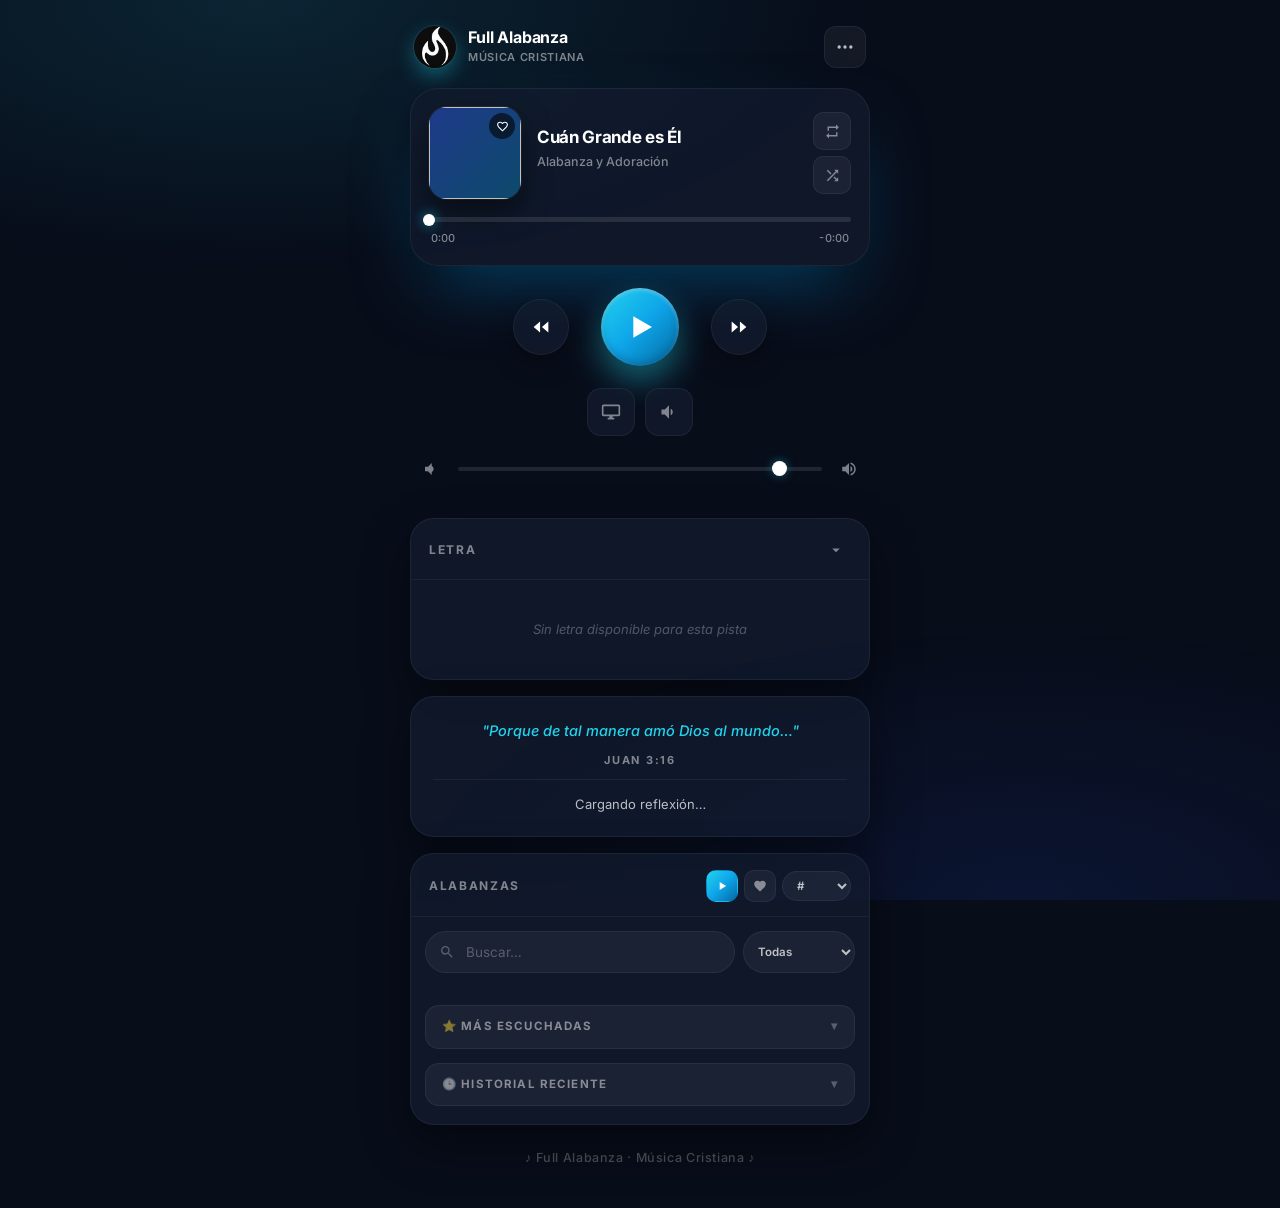
==== commit 48a544c9: "Update index.html" ====
--- a/index.html
+++ b/index.html
@@ -12,6 +12,19 @@
 <link rel="preconnect" href="https://fonts.googleapis.com">
 <link rel="preconnect" href="https://fonts.gstatic.com" crossorigin>
 <link href="https://fonts.googleapis.com/css2?family=Inter:wght@300;400;500;600;700;800&display=swap" rel="stylesheet">
+<style>
+  @keyframes splashAutoHide {
+    0%, 90% { opacity: 1; visibility: visible; }
+    100% { opacity: 0; visibility: hidden; pointer-events: none; }
+  }
+  #splash { animation: splashAutoHide 5s ease forwards; }
+  #splash.hide {
+    opacity: 0;
+    visibility: hidden;
+    pointer-events: none;
+    animation: none;
+  }
+</style>
 <link rel="stylesheet" href="style.css">
 </head>
 <body>
@@ -20,7 +33,6 @@
   <div class="noscript"><strong>JavaScript desactivado</strong> Actívalo para usar el reproductor.</div>
 </noscript>
 
-<!-- Pantalla de carga -->
 <div class="splash" id="splash">
   <img src="images/logo.png" alt="Full Alabanza" class="splash-logo">
   <div class="splash-name">Full Alabanza</div>
@@ -111,10 +123,6 @@
     </div>
 
     <div class="secondary-row">
-      <button class="icon-tab" id="queueBtn" title="Añadir a la cola" aria-label="Añadir a la cola" type="button">
-        <svg viewBox="0 0 24 24" aria-hidden="true"><path d="M19 11h-6V5h-2v6H5v2h6v6h2v-6h6z"/></svg>
-        <span class="queue-badge" id="queueBadge" aria-hidden="true">0</span>
-      </button>
       <button class="icon-tab" id="projectionBtn" title="Modo proyección" aria-label="Modo proyección" type="button">
         <svg viewBox="0 0 24 24" aria-hidden="true"><path d="M21 3H3c-1.1 0-2 .9-2 2v10c0 1.1.9 2 2 2h7v2H8v2h8v-2h-2v-2h7c1.1 0 2-.9 2-2V5c0-1.1-.9-2-2-2zm0 12H3V5h18v10z"/></svg>
       </button>
@@ -248,10 +256,6 @@
       <button class="sheet-btn" id="stopBtn" type="button">
         <svg viewBox="0 0 24 24" aria-hidden="true"><path d="M6 6h12v12H6z"/></svg>
         Detener
-      </button>
-      <button class="sheet-btn" id="queueClearBtn" type="button">
-        <svg viewBox="0 0 24 24" aria-hidden="true"><path d="M6 19c0 1.1.9 2 2 2h8c1.1 0 2-.9 2-2V7H6v12zM19 4h-3.5l-1-1h-5l-1 1H5v2h14V4z"/></svg>
-        Vaciar cola
       </button>
     </div>
 
--- a/style.css
+++ b/style.css
@@ -1,6 +1,6 @@
 /* ============================================================
-   FULL ALABANZA · Design System v1.2
-   FIX: imágenes visibles siempre. Simplificación de la portada.
+   FULL ALABANZA · Design System v1.3
+   Logo + Splash + Player profesional
    ============================================================ */
 
 :root {
@@ -22,7 +22,6 @@
   --glass-2: rgba(255, 255, 255, 0.09);
   --glass-3: rgba(255, 255, 255, 0.14);
   --danger: #ff5b8a;
-  --shadow-sm: 0 2px 8px rgba(0, 0, 0, 0.25);
   --shadow-md: 0 8px 24px rgba(0, 0, 0, 0.35);
   --shadow-lg: 0 20px 48px rgba(0, 0, 0, 0.45);
   --shadow-xl: 0 30px 70px -20px rgba(6, 130, 200, 0.5), 0 12px 28px rgba(0, 0, 0, 0.5);
@@ -113,6 +112,60 @@
 }
 .noscript strong { display: block; margin-bottom: 8px; }
 
+/* ============================================================
+   SPLASH SCREEN
+   ============================================================ */
+.splash {
+  position: fixed;
+  inset: 0;
+  z-index: 9999;
+  background: var(--bg-1);
+  display: flex;
+  flex-direction: column;
+  align-items: center;
+  justify-content: center;
+  gap: 20px;
+  transition: opacity 500ms var(--ease), visibility 500ms var(--ease);
+}
+.splash.hide {
+  opacity: 0;
+  visibility: hidden;
+  pointer-events: none;
+}
+.splash-logo {
+  width: 120px;
+  height: 120px;
+  border-radius: 50%;
+  object-fit: cover;
+  box-shadow: 0 20px 50px rgba(34, 211, 238, 0.5), 0 0 0 1px rgba(255, 255, 255, 0.1);
+  animation: splashPulse 2s ease-in-out infinite;
+}
+@keyframes splashPulse {
+  0%, 100% { transform: scale(1); box-shadow: 0 20px 50px rgba(34, 211, 238, 0.5); }
+  50%      { transform: scale(1.04); box-shadow: 0 24px 60px rgba(34, 211, 238, 0.7); }
+}
+.splash-name {
+  font-size: 20px;
+  font-weight: 800;
+  letter-spacing: 0.02em;
+  background: var(--brand-gradient);
+  -webkit-background-clip: text;
+  background-clip: text;
+  -webkit-text-fill-color: transparent;
+  text-align: center;
+}
+.splash-spinner {
+  width: 24px;
+  height: 24px;
+  border: 2.5px solid rgba(34, 211, 238, 0.2);
+  border-top-color: var(--brand);
+  border-radius: 50%;
+  animation: spin 800ms linear infinite;
+}
+
+/* ============================================================
+   APP CONTAINER
+   ============================================================ */
 .app {
   width: 100%;
   max-width: 460px;
@@ -132,8 +185,7 @@
 .ambient-canvas {
   position: fixed;
   inset: 0;
-  width: 100%;
-  height: 100%;
+  width: 100%; height: 100%;
   pointer-events: none;
   z-index: 0;
   opacity: 0;
@@ -152,17 +204,20 @@
 }
 .brand { display: flex; align-items: center; gap: 12px; }
 .brand-icon {
-  width: 42px; height: 42px;
-  border-radius: 12px;
-  background: var(--brand-gradient);
-  display: flex;
-  align-items: center;
-  justify-content: center;
-  color: #fff;
-  box-shadow: 0 8px 20px rgba(34, 211, 238, 0.35);
+  width: 42px;
+  height: 42px;
+  border-radius: 50%;
+  overflow: hidden;
   flex-shrink: 0;
-}
-.brand-icon svg { width: 22px; height: 22px; fill: currentColor; }
+  background: transparent;
+  box-shadow: 0 8px 20px rgba(34, 211, 238, 0.35), 0 0 0 1px rgba(255, 255, 255, 0.08);
+}
+.brand-icon img {
+  width: 100%;
+  height: 100%;
+  object-fit: cover;
+  display: block;
+}
 .brand-text h1 {
   font-size: 16px;
   font-weight: 700;
@@ -206,7 +261,6 @@
   gap: 18px;
 }
 
-/* ---------- TARJETA PRINCIPAL ---------- */
 .player-card {
   background: var(--surface-1);
   backdrop-filter: blur(24px) saturate(1.2);
@@ -226,9 +280,7 @@
   transition: background 320ms var(--ease), border-color 320ms var(--ease);
 }
 
-/* ============================================================
-   PORTADA — SIMPLIFICADA Y A PRUEBA DE BALAS
-   ============================================================ */
+/* ---------- PORTADA ---------- */
 .cover-wrap {
   grid-area: cover;
   position: relative;
@@ -246,19 +298,16 @@
   outline: none;
   touch-action: pan-y;
   flex-shrink: 0;
-  transition: transform 400ms var(--ease-out), box-shadow 400ms var(--ease-out);
+  transition: transform 400ms var(--ease-out);
   z-index: 1;
 }
 .cover-wrap:focus-visible { box-shadow: 0 0 0 3px var(--brand), 0 12px 28px rgba(0, 0, 0, 0.5); }
 .cover-wrap.swiping { transition: none; }
 
-/* Fondo difuminado */
 .cover-bg {
   position: absolute;
-  top: 0;
-  left: 0;
-  width: 100%;
-  height: 100%;
+  top: 0; left: 0;
+  width: 100%; height: 100%;
   background-size: cover;
   background-position: center;
   filter: blur(16px) saturate(1.3);
@@ -267,13 +316,10 @@
   transition: background-image 700ms var(--ease);
 }
 
-/* Imagen principal — display block, sin posicionamiento absoluto raro */
 .cover-img {
   position: absolute;
-  top: 0;
-  left: 0;
-  width: 100%;
-  height: 100%;
+  top: 0; left: 0;
+  width: 100%; height: 100%;
   object-fit: cover;
   object-position: center;
   display: block;
@@ -344,7 +390,6 @@
   justify-content: center;
   cursor: pointer;
   transition: all 200ms var(--ease);
-  touch-action: manipulation;
   padding: 0;
 }
 .cover-fav svg { width: 13px; height: 13px; fill: currentColor; }
@@ -352,9 +397,7 @@
 .cover-fav.on { color: var(--danger); }
 .cover-fav.on svg { filter: drop-shadow(0 0 6px rgba(255, 91, 138, 0.8)); }
 
-/* ============================================================
-   INFO
-   ============================================================ */
+/* ---------- INFO ---------- */
 .player-info {
   grid-area: info;
   min-width: 0;
@@ -420,9 +463,7 @@
   border: 1px solid rgba(34, 211, 238, 0.25);
 }
 
-/* ============================================================
-   ACCIONES RÁPIDAS
-   ============================================================ */
+/* ---------- ACCIONES RÁPIDAS ---------- */
 .quick-actions {
   grid-area: actions;
   display: flex;
@@ -444,7 +485,6 @@
   justify-content: center;
   cursor: pointer;
   transition: all 200ms var(--ease);
-  touch-action: manipulation;
   padding: 0;
 }
 .quick-btn svg { width: 17px; height: 17px; fill: currentColor; }
@@ -456,9 +496,7 @@
   border-color: rgba(34, 211, 238, 0.4);
 }
 
-/* ============================================================
-   PROGRESO
-   ============================================================ */
+/* ---------- PROGRESO ---------- */
 .progress-wrap {
   grid-area: progress;
   position: relative;
@@ -970,10 +1008,7 @@
   outline: none;
 }
 .search-input::placeholder { color: var(--text-4); }
-.search-input:focus {
-  background: var(--glass-2);
-  border-color: var(--brand);
-}
+.search-input:focus { background: var(--glass-2); border-color: var(--brand); }
 .search-clear {
   position: absolute; right: 12px; top: 50%;
   transform: translateY(-50%);
@@ -1337,6 +1372,26 @@
   opacity: 0.55;
   pointer-events: none;
 }
+
+.proj-brand {
+  position: absolute;
+  top: calc(16px + var(--safe-t));
+  left: calc(16px + var(--safe-l));
+  z-index: 4;
+  width: 44px;
+  height: 44px;
+  border-radius: 50%;
+  overflow: hidden;
+  box-shadow: 0 8px 24px rgba(0, 0, 0, 0.5), 0 0 0 1px rgba(255, 255, 255, 0.15);
+  opacity: 0.9;
+}
+.proj-brand img {
+  width: 100%;
+  height: 100%;
+  object-fit: cover;
+  display: block;
+}
+
 .proj-content {
   position: relative;
   z-index: 2;
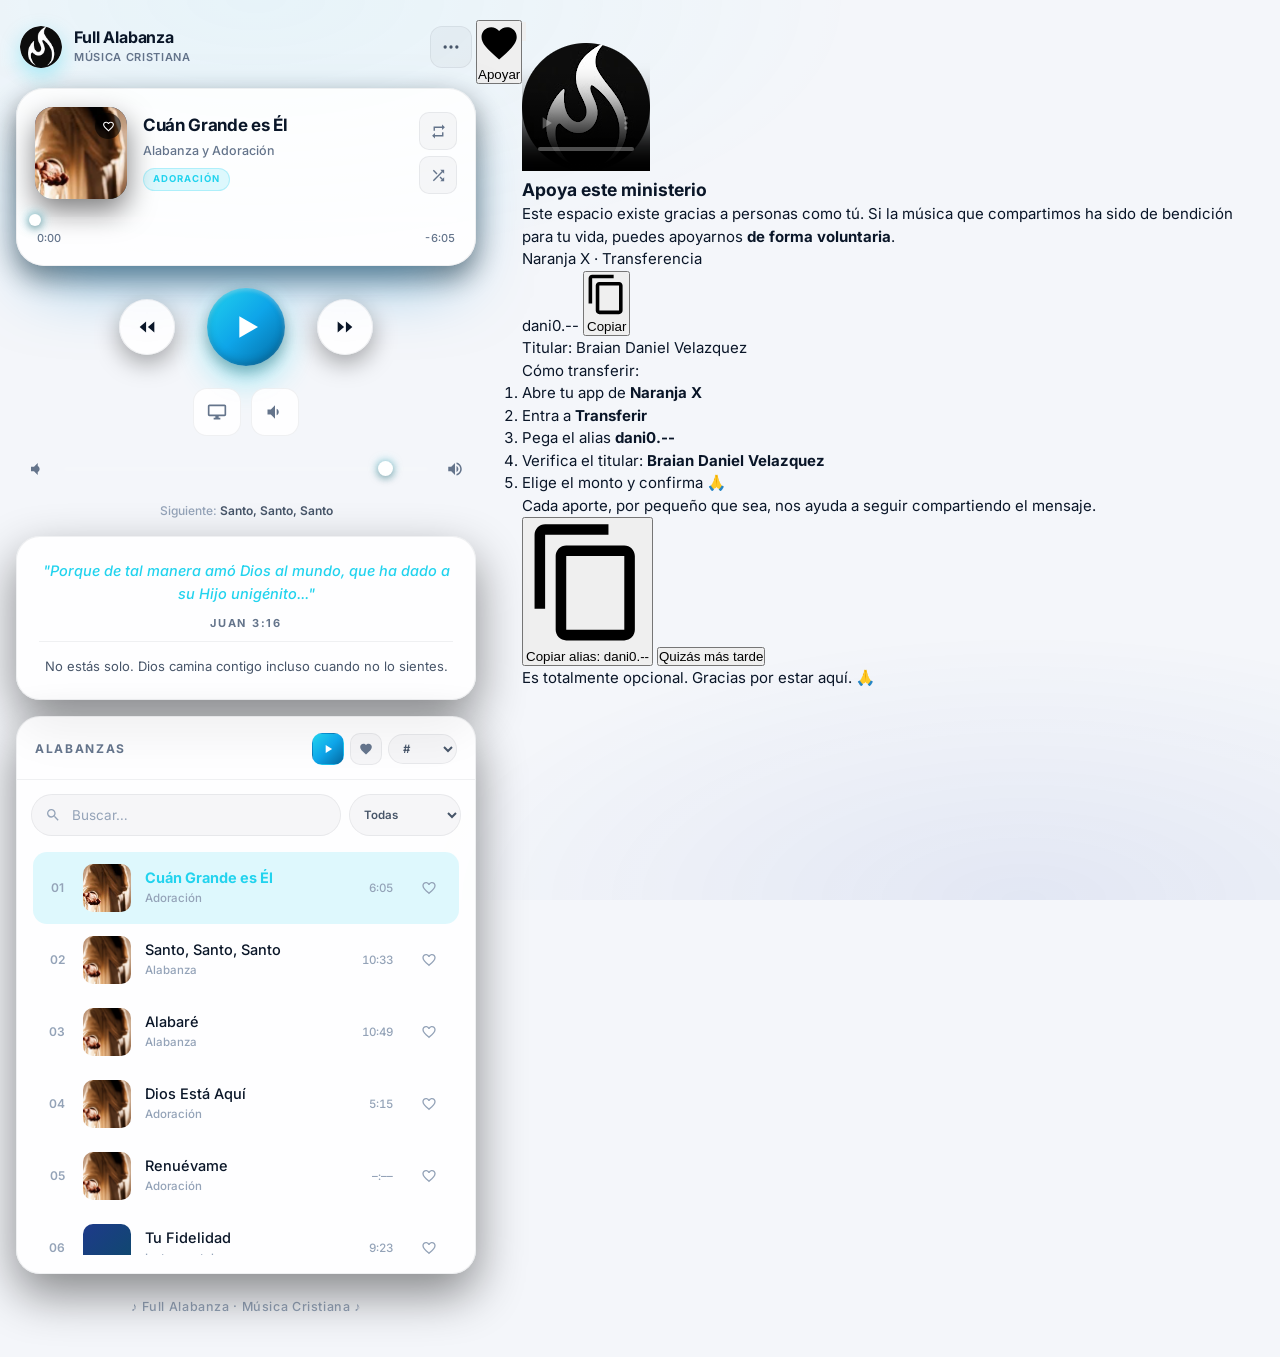
==== commit b7a2c8b9: "Add support button and ad modal to index.html" ====
--- a/index.html
+++ b/index.html
@@ -363,6 +363,84 @@
   <div class="proj-hint" id="projHint">Toca la pantalla para mostrar los controles</div>
 </div>
 
+<!-- ===== ANUNCIO / APOYO VOLUNTARIO ===== -->
+<button class="support-fab" id="supportFab" type="button" aria-label="Apoyar este ministerio">
+  <svg viewBox="0 0 24 24" aria-hidden="true"><path d="M12 21.35l-1.45-1.32C5.4 15.36 2 12.28 2 8.5 2 5.42 4.42 3 7.5 3c1.74 0 3.41.81 4.5 2.09C13.09 3.81 14.76 3 16.5 3 19.58 3 22 5.42 22 8.5c0 3.78-3.4 6.86-8.55 11.54L12 21.35z"/></svg>
+  <span class="support-fab-label">Apoyar</span>
+</button>
+
+<div class="ad-modal" id="adModal" role="dialog" aria-modal="true" aria-label="Apoya este ministerio">
+  <div class="ad-modal-backdrop" data-close-ad></div>
+  <div class="ad-modal-sheet">
+
+    <button class="ad-close" id="adCloseBtn" type="button" aria-label="Cerrar">
+      <svg viewBox="0 0 24 24" aria-hidden="true"><path d="M19 6.41 17.59 5 12 10.59 6.41 5 5 6.41 10.59 12 5 17.59 6.41 19 12 13.41 17.59 19 19 17.59 13.41 12z"/></svg>
+    </button>
+
+    <div class="ad-video-wrap">
+      <video
+        id="adVideo"
+        class="ad-video"
+        src="videos/anuncio.mp4"
+        preload="metadata"
+        playsinline
+        controls
+        poster="images/logo.png">
+        Tu navegador no soporta la etiqueta de video.
+      </video>
+    </div>
+
+    <div class="ad-content">
+      <h3 class="ad-title">Apoya este ministerio</h3>
+      <p class="ad-text">
+        Este espacio existe gracias a personas como tú. Si la música que compartimos
+        ha sido de bendición para tu vida, puedes apoyarnos <strong>de forma voluntaria</strong>.
+      </p>
+
+      <div class="ad-alias-box">
+        <span class="ad-alias-label">Naranja X · Transferencia</span>
+        <div class="ad-alias-row">
+          <span class="ad-alias-value" id="adAliasValue">dani0.--</span>
+          <button class="ad-alias-copy" id="adCopyAlias" type="button" aria-label="Copiar alias">
+            <svg viewBox="0 0 24 24" aria-hidden="true"><path d="M16 1H4c-1.1 0-2 .9-2 2v14h2V3h12V1zm3 4H8c-1.1 0-2 .9-2 2v14c0 1.1.9 2 2 2h11c1.1 0 2-.9 2-2V7c0-1.1-.9-2-2-2zm0 16H8V7h11v14z"/></svg>
+            <span>Copiar</span>
+          </button>
+        </div>
+        <div class="ad-alias-holder">
+          <span class="ad-alias-holder-label">Titular:</span>
+          <span class="ad-alias-holder-name" id="adAliasHolder">Braian Daniel Velazquez</span>
+        </div>
+      </div>
+
+      <div class="ad-steps">
+        <p class="ad-steps-title">Cómo transferir:</p>
+        <ol class="ad-steps-list">
+          <li>Abre tu app de <strong>Naranja X</strong></li>
+          <li>Entra a <strong>Transferir</strong></li>
+          <li>Pega el alias <strong>dani0.--</strong></li>
+          <li>Verifica el titular: <strong>Braian Daniel Velazquez</strong></li>
+          <li>Elige el monto y confirma 🙏</li>
+        </ol>
+      </div>
+
+      <p class="ad-text small">
+        Cada aporte, por pequeño que sea, nos ayuda a seguir compartiendo el mensaje.
+      </p>
+
+      <div class="ad-actions">
+        <button class="ad-btn primary" id="adDonateBtn" type="button">
+          <svg viewBox="0 0 24 24" aria-hidden="true"><path d="M16 1H4c-1.1 0-2 .9-2 2v14h2V3h12V1zm3 4H8c-1.1 0-2 .9-2 2v14c0 1.1.9 2 2 2h11c1.1 0 2-.9 2-2V7c0-1.1-.9-2-2-2zm0 16H8V7h11v14z"/></svg>
+          Copiar alias: dani0.--
+        </button>
+        <button class="ad-btn ghost" id="adLaterBtn" type="button">Quizás más tarde</button>
+      </div>
+
+      <p class="ad-note">Es totalmente opcional. Gracias por estar aquí. 🙏</p>
+    </div>
+
+  </div>
+</div>
+
 <canvas class="ambient-canvas" id="ambientCanvas" aria-hidden="true"></canvas>
 
 <audio id="audio" preload="metadata"></audio>
--- a/style.css
+++ b/style.css
@@ -1,6 +1,6 @@
 /* ============================================================
-   FULL ALABANZA · Design System v1.3
-   Logo + Splash + Player profesional
+   FULL ALABANZA · Design System v1.4
+   Sin cola · Continuación automática
    ============================================================ */
 
 :root {
@@ -112,9 +112,7 @@
 }
 .noscript strong { display: block; margin-bottom: 8px; }
 
-/* ============================================================
-   SPLASH SCREEN
-   ============================================================ */
+/* SPLASH */
 .splash {
   position: fixed;
   inset: 0;
@@ -127,11 +125,6 @@
   gap: 20px;
   transition: opacity 500ms var(--ease), visibility 500ms var(--ease);
 }
-.splash.hide {
-  opacity: 0;
-  visibility: hidden;
-  pointer-events: none;
-}
 .splash-logo {
   width: 120px;
   height: 120px;
@@ -147,12 +140,10 @@
 .splash-name {
   font-size: 20px;
   font-weight: 800;
-  letter-spacing: 0.02em;
   background: var(--brand-gradient);
   -webkit-background-clip: text;
   background-clip: text;
   -webkit-text-fill-color: transparent;
-  text-align: center;
 }
 .splash-spinner {
   width: 24px;
@@ -163,9 +154,7 @@
   animation: spin 800ms linear infinite;
 }
 
-/* ============================================================
-   APP CONTAINER
-   ============================================================ */
+/* APP */
 .app {
   width: 100%;
   max-width: 460px;
@@ -193,9 +182,7 @@
 }
 body.ambient-on .ambient-canvas { opacity: 1; }
 
-/* ============================================================
-   HEADER
-   ============================================================ */
+/* HEADER */
 .app-header {
   display: flex;
   align-items: center;
@@ -204,20 +191,14 @@
 }
 .brand { display: flex; align-items: center; gap: 12px; }
 .brand-icon {
-  width: 42px;
-  height: 42px;
+  width: 42px; height: 42px;
   border-radius: 50%;
   overflow: hidden;
   flex-shrink: 0;
   background: transparent;
   box-shadow: 0 8px 20px rgba(34, 211, 238, 0.35), 0 0 0 1px rgba(255, 255, 255, 0.08);
 }
-.brand-icon img {
-  width: 100%;
-  height: 100%;
-  object-fit: cover;
-  display: block;
-}
+.brand-icon img { width: 100%; height: 100%; object-fit: cover; display: block; }
 .brand-text h1 {
   font-size: 16px;
   font-weight: 700;
@@ -252,15 +233,12 @@
 .header-action:hover { background: var(--glass-2); color: var(--text-1); }
 .header-action:active { transform: scale(0.94); }
 
-/* ============================================================
-   PLAYER SECTION
-   ============================================================ */
+/* PLAYER */
 .player-section {
   display: flex;
   flex-direction: column;
   gap: 18px;
 }
-
 .player-card {
   background: var(--surface-1);
   backdrop-filter: blur(24px) saturate(1.2);
@@ -280,7 +258,6 @@
   transition: background 320ms var(--ease), border-color 320ms var(--ease);
 }
 
-/* ---------- PORTADA ---------- */
 .cover-wrap {
   grid-area: cover;
   position: relative;
@@ -292,9 +269,7 @@
   cursor: pointer;
   user-select: none;
   -webkit-user-select: none;
-  box-shadow:
-    0 12px 28px rgba(0, 0, 0, 0.5),
-    0 0 0 1px rgba(255, 255, 255, 0.08);
+  box-shadow: 0 12px 28px rgba(0, 0, 0, 0.5), 0 0 0 1px rgba(255, 255, 255, 0.08);
   outline: none;
   touch-action: pan-y;
   flex-shrink: 0;
@@ -397,7 +372,6 @@
 .cover-fav.on { color: var(--danger); }
 .cover-fav.on svg { filter: drop-shadow(0 0 6px rgba(255, 91, 138, 0.8)); }
 
-/* ---------- INFO ---------- */
 .player-info {
   grid-area: info;
   min-width: 0;
@@ -463,7 +437,6 @@
   border: 1px solid rgba(34, 211, 238, 0.25);
 }
 
-/* ---------- ACCIONES RÁPIDAS ---------- */
 .quick-actions {
   grid-area: actions;
   display: flex;
@@ -496,7 +469,6 @@
   border-color: rgba(34, 211, 238, 0.4);
 }
 
-/* ---------- PROGRESO ---------- */
 .progress-wrap {
   grid-area: progress;
   position: relative;
@@ -569,9 +541,7 @@
   font-weight: 500;
 }
 
-/* ============================================================
-   CONTROLES PRINCIPALES
-   ============================================================ */
+/* CONTROLES PRINCIPALES */
 .main-controls {
   display: flex;
   align-items: center;
@@ -662,9 +632,7 @@
   animation: spin 700ms linear infinite;
 }
 
-/* ============================================================
-   ICONOS SECUNDARIOS
-   ============================================================ */
+/* SECUNDARIOS */
 .secondary-row {
   display: flex;
   justify-content: center;
@@ -697,27 +665,7 @@
   border-color: rgba(34, 211, 238, 0.4);
 }
 
-.queue-badge {
-  position: absolute;
-  top: -4px; right: -4px;
-  min-width: 18px; height: 18px;
-  padding: 0 5px;
-  border-radius: var(--r-pill);
-  background: var(--danger);
-  color: #fff;
-  font-size: 10px;
-  font-weight: 700;
-  display: none;
-  align-items: center;
-  justify-content: center;
-  line-height: 1;
-  box-shadow: 0 0 0 2px var(--bg-1);
-}
-.queue-badge.on { display: flex; }
-
-/* ============================================================
-   VOLUMEN
-   ============================================================ */
+/* VOLUMEN */
 .volume-row {
   display: flex;
   align-items: center;
@@ -788,9 +736,7 @@
 }
 .track-next strong { color: var(--text-2); font-weight: 600; }
 
-/* ============================================================
-   PANELES
-   ============================================================ */
+/* PANELES */
 .panel {
   background: var(--surface-1);
   backdrop-filter: blur(20px);
@@ -840,9 +786,7 @@
   padding: 24px 8px;
 }
 
-/* ============================================================
-   LETRA
-   ============================================================ */
+/* LETRA */
 .lyrics-list {
   list-style: none;
   display: flex;
@@ -870,9 +814,7 @@
   background: var(--brand-soft);
 }
 
-/* ============================================================
-   ERROR
-   ============================================================ */
+/* ERROR */
 .error-panel {
   display: none;
   background: rgba(255, 100, 100, 0.1);
@@ -904,9 +846,7 @@
   cursor: pointer;
 }
 
-/* ============================================================
-   DEVOCIONAL
-   ============================================================ */
+/* DEVOCIONAL */
 .devotional {
   background: var(--surface-1);
   backdrop-filter: blur(20px);
@@ -942,9 +882,7 @@
   border-top: 1px solid var(--border-1);
 }
 
-/* ============================================================
-   PLAYLIST
-   ============================================================ */
+/* PLAYLIST */
 .playlist-panel .panel-body { padding: 14px 14px 18px; }
 
 .mini-btn {
@@ -1175,9 +1113,7 @@
 .extra-title { flex: 1; min-width: 0; white-space: nowrap; overflow: hidden; text-overflow: ellipsis; }
 .extra-badge { color: var(--text-4); font-size: 11.5px; font-weight: 700; }
 
-/* ============================================================
-   FOOTER
-   ============================================================ */
+/* FOOTER */
 .footer {
   text-align: center;
   padding: 8px 0;
@@ -1189,9 +1125,7 @@
   font-weight: 500;
 }
 
-/* ============================================================
-   MODALES
-   ============================================================ */
+/* MODALES */
 .modal {
   position: fixed;
   inset: 0;
@@ -1334,9 +1268,7 @@
 }
 .sheet-close:hover { background: var(--glass-3); }
 
-/* ============================================================
-   MODO PROYECCIÓN
-   ============================================================ */
+/* PROYECCIÓN */
 .projection-overlay {
   position: fixed;
   inset: 0;
@@ -1372,7 +1304,6 @@
   opacity: 0.55;
   pointer-events: none;
 }
-
 .proj-brand {
   position: absolute;
   top: calc(16px + var(--safe-t));
@@ -1385,12 +1316,7 @@
   box-shadow: 0 8px 24px rgba(0, 0, 0, 0.5), 0 0 0 1px rgba(255, 255, 255, 0.15);
   opacity: 0.9;
 }
-.proj-brand img {
-  width: 100%;
-  height: 100%;
-  object-fit: cover;
-  display: block;
-}
+.proj-brand img { width: 100%; height: 100%; object-fit: cover; display: block; }
 
 .proj-content {
   position: relative;
@@ -1535,9 +1461,7 @@
 }
 .proj-hint.hide { opacity: 0; }
 
-/* ============================================================
-   TOAST
-   ============================================================ */
+/* TOAST */
 .toast {
   position: fixed;
   bottom: calc(24px + var(--safe-b));
@@ -1560,9 +1484,7 @@
 }
 .toast.show { opacity: 1; transform: translateX(-50%) translateY(0); }
 
-/* ============================================================
-   RESPONSIVE
-   ============================================================ */
+/* RESPONSIVE */
 @media (max-width: 420px) {
   .app { max-width: 100%; }
   .player-card {
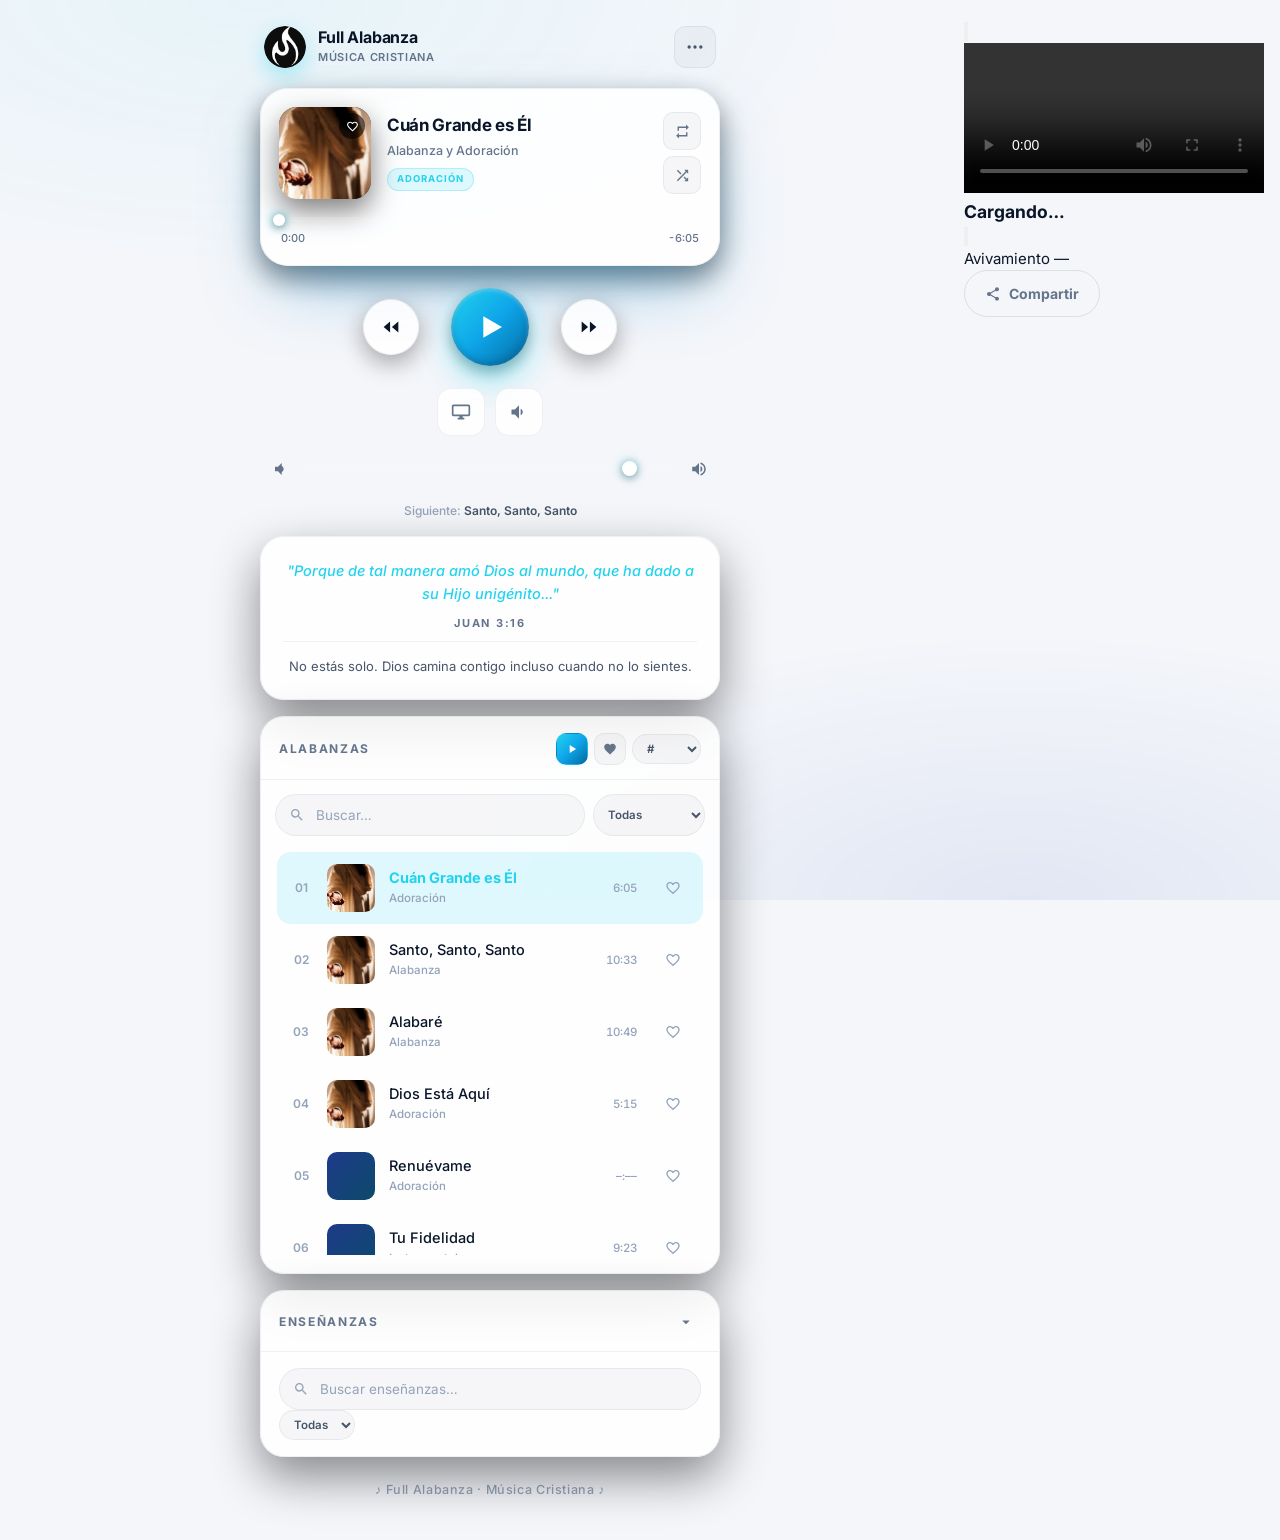
==== commit bf37aaeb: "Add educational panel with search and recent views Added a new educational panel section with search" ====
--- a/index.html
+++ b/index.html
@@ -18,12 +18,7 @@
     100% { opacity: 0; visibility: hidden; pointer-events: none; }
   }
   #splash { animation: splashAutoHide 5s ease forwards; }
-  #splash.hide {
-    opacity: 0;
-    visibility: hidden;
-    pointer-events: none;
-    animation: none;
-  }
+  #splash.hide { opacity: 0; visibility: hidden; pointer-events: none; animation: none; }
 </style>
 <link rel="stylesheet" href="style.css">
 </head>
@@ -59,9 +54,7 @@
   </header>
 
   <section class="player-section" aria-label="Reproductor">
-
     <div class="player-card">
-
       <div class="cover-wrap" id="coverWrap" role="button" tabindex="0" aria-label="Portada. Doble toque para reproducir, desliza para cambiar de pista.">
         <div class="cover-bg" id="coverBg"></div>
         <img class="cover-img" id="coverImg" alt="" fetchpriority="high">
@@ -105,7 +98,6 @@
           <span id="timeDuration">-0:00</span>
         </div>
       </div>
-
     </div>
 
     <div class="main-controls">
@@ -143,7 +135,6 @@
     <div class="volume-note">Usa los botones del teléfono para el volumen</div>
 
     <p class="track-next" id="trackNext"></p>
-
   </section>
 
   <section class="panel" id="lyricsSection" aria-label="Letra">
@@ -220,10 +211,40 @@
     </div>
   </section>
 
+  <!-- ===== PANEL ENSEÑANZAS ===== -->
+  <section class="panel edu-panel" id="eduSection" aria-label="Enseñanzas">
+    <div class="panel-header">
+      <span class="panel-title">Enseñanzas</span>
+      <button class="panel-toggle" id="eduToggle" type="button" aria-label="Ocultar enseñanzas">
+        <svg viewBox="0 0 24 24" aria-hidden="true"><path d="M7 10l5 5 5-5z"/></svg>
+      </button>
+    </div>
+
+    <div class="panel-body">
+      <div class="edu-controls">
+        <div class="search-wrap">
+          <svg class="search-icon" viewBox="0 0 24 24" aria-hidden="true"><path d="M15.5 14h-.79l-.28-.27A6.47 6.47 0 0 0 16 9.5 6.5 6.5 0 1 0 9.5 16c1.61 0 3.09-.59 4.23-1.57l.27.28v.79l5 4.99L20.49 19l-4.99-5zm-6 0C7.01 14 5 11.99 5 9.5S7.01 5 9.5 5 14 7.01 14 9.5 11.99 14 9.5 14z"/></svg>
+          <input type="text" class="search-input" id="eduSearch" placeholder="Buscar enseñanzas…" aria-label="Buscar enseñanzas" autocomplete="off">
+          <button class="search-clear" id="eduSearchClear" type="button" aria-label="Limpiar">×</button>
+        </div>
+        <select class="type-select" id="eduCategory" aria-label="Categoría">
+          <option value="all">Todas</option>
+        </select>
+      </div>
+
+      <div class="edu-grid" id="eduGrid"></div>
+      <div class="no-results" id="eduNoResults">Sin enseñanzas disponibles</div>
+
+      <details class="extra-section" id="eduHistorySection" style="display:none;">
+        <summary><span>🕒 Vistos recientemente</span></summary>
+        <ul class="extra-list" id="eduHistoryList"></ul>
+      </details>
+    </div>
+  </section>
+
   <footer class="footer">
     <p>♪ Full Alabanza · Música Cristiana ♪</p>
   </footer>
-
 </div>
 
 <div class="modal" id="moreModal" role="dialog" aria-modal="true" aria-label="Más opciones">
@@ -363,7 +384,6 @@
   <div class="proj-hint" id="projHint">Toca la pantalla para mostrar los controles</div>
 </div>
 
-<!-- ===== ANUNCIO / APOYO VOLUNTARIO ===== -->
 <button class="support-fab" id="supportFab" type="button" aria-label="Apoyar este ministerio">
   <svg viewBox="0 0 24 24" aria-hidden="true"><path d="M12 21.35l-1.45-1.32C5.4 15.36 2 12.28 2 8.5 2 5.42 4.42 3 7.5 3c1.74 0 3.41.81 4.5 2.09C13.09 3.81 14.76 3 16.5 3 19.58 3 22 5.42 22 8.5c0 3.78-3.4 6.86-8.55 11.54L12 21.35z"/></svg>
   <span class="support-fab-label">Apoyar</span>
@@ -378,14 +398,7 @@
     </button>
 
     <div class="ad-video-wrap">
-      <video
-        id="adVideo"
-        class="ad-video"
-        src="videos/anuncio.mp4"
-        preload="metadata"
-        playsinline
-        controls
-        poster="images/logo.png">
+      <video id="adVideo" class="ad-video" src="videos/anuncio.mp4" preload="metadata" playsinline controls poster="images/logo.png">
         Tu navegador no soporta la etiqueta de video.
       </video>
     </div>
@@ -441,6 +454,43 @@
   </div>
 </div>
 
+<!-- ===== MODAL DE VIDEO EDUCATIVO ===== -->
+<div class="video-modal" id="videoModal" role="dialog" aria-modal="true" aria-label="Reproductor de video">
+  <div class="video-modal-backdrop" data-close-video></div>
+  <div class="video-modal-sheet">
+
+    <button class="video-modal-close" id="videoCloseBtn" type="button" aria-label="Cerrar">
+      <svg viewBox="0 0 24 24" aria-hidden="true"><path d="M19 6.41 17.59 5 12 10.59 6.41 5 5 6.41 10.59 12 5 17.59 6.41 19 12 13.41 17.59 19 19 17.59 13.41 12z"/></svg>
+    </button>
+
+    <div class="video-player-wrap">
+      <video id="eduVideoEl" class="edu-video" controls playsinline preload="metadata"></video>
+    </div>
+
+    <div class="video-info">
+      <div class="video-info-header">
+        <h3 class="video-title" id="videoTitle">Cargando…</h3>
+        <button class="video-fav-btn" id="videoFavBtn" type="button" aria-label="Marcar como favorito">
+          <svg viewBox="0 0 24 24" aria-hidden="true"><path d="M16.5 3c-1.74 0-3.41.81-4.5 2.09C10.91 3.81 9.24 3 7.5 3 4.42 3 2 5.42 2 8.5c0 3.78 3.4 6.86 8.55 11.54L12 21.35l1.45-1.32C18.6 15.36 22 12.28 22 8.5 22 5.42 19.58 3 16.5 3zm-4.4 15.55-.1.1-.1-.1C7.14 14.24 4 11.39 4 8.5 4 6.5 5.5 5 7.5 5c1.54 0 3.04.99 3.57 2.36h1.87C13.46 5.99 14.96 5 16.5 5c2 0 3.5 1.5 3.5 3.5 0 2.89-3.14 5.74-7.9 10.05z"/></svg>
+        </button>
+      </div>
+      <div class="video-meta">
+        <span class="video-cat" id="videoCat">Avivamiento</span>
+        <span class="video-dur" id="videoDur">—</span>
+      </div>
+      <p class="video-desc" id="videoDesc"></p>
+      <p class="video-verse" id="videoVerse"></p>
+      <div class="video-actions">
+        <button class="ad-btn ghost" id="videoShareBtn" type="button">
+          <svg viewBox="0 0 24 24" aria-hidden="true"><path d="M18 16.08c-.76 0-1.44.3-1.96.77L8.91 12.7c.05-.23.09-.46.09-.7s-.04-.47-.09-.7l7.05-4.11c.54.5 1.25.81 2.04.81 1.66 0 3-1.34 3-3s-1.34-3-3-3-3 1.34-3 3c0 .24.04.47.09.7L8.04 9.81C7.5 9.31 6.79 9 6 9c-1.66 0-3 1.34-3 3s1.34 3 3 3c.79 0 1.5-.31 2.04-.81l7.12 4.16c-.05.21-.08.43-.08.65 0 1.61 1.31 2.92 2.92 2.92s2.92-1.31 2.92-2.92-1.31-2.92-2.92-2.92z"/></svg>
+          Compartir
+        </button>
+      </div>
+    </div>
+
+  </div>
+</div>
+
 <canvas class="ambient-canvas" id="ambientCanvas" aria-hidden="true"></canvas>
 
 <audio id="audio" preload="metadata"></audio>
--- a/style.css
+++ b/style.css
@@ -1525,3 +1525,338 @@
     transition-duration: 0.01ms !important;
   }
 }
+
+/* ============================================================
+   ANUNCIO / APOYO VOLUNTARIO
+   ============================================================ */
+
+/* Botón flotante */
+.support-fab {
+  position: fixed;
+  right: calc(16px + var(--safe-r));
+  bottom: calc(90px + var(--safe-b));
+  z-index: 90;
+  display: flex;
+  align-items: center;
+  gap: 8px;
+  padding: 12px 18px;
+  border-radius: var(--r-pill);
+  border: none;
+  background: var(--brand-gradient);
+  color: #fff;
+  font-family: inherit;
+  font-size: 13px;
+  font-weight: 700;
+  cursor: pointer;
+  box-shadow:
+    0 14px 32px rgba(34, 211, 238, 0.45),
+    0 6px 14px rgba(0, 0, 0, 0.35);
+  transform: translateY(120px);
+  opacity: 0;
+  pointer-events: none;
+  transition: transform 500ms var(--ease-out), opacity 400ms var(--ease);
+}
+.support-fab svg { width: 16px; height: 16px; fill: currentColor; }
+.support-fab.show { transform: translateY(0); opacity: 1; pointer-events: auto; }
+.support-fab:hover { transform: translateY(-2px); }
+.support-fab:active { transform: scale(0.95); }
+
+body.projection-mode .support-fab { display: none; }
+body.modal-open .support-fab { opacity: 0; pointer-events: none; }
+
+@media (max-width: 420px) {
+  .support-fab { padding: 10px 14px; font-size: 12px; }
+  .support-fab-label { display: none; }
+  .support-fab { padding: 12px; border-radius: 50%; }
+}
+
+/* Modal del anuncio */
+.ad-modal {
+  position: fixed;
+  inset: 0;
+  z-index: 400;
+  display: none;
+  align-items: center;
+  justify-content: center;
+  padding: calc(16px + var(--safe-t)) calc(16px + var(--safe-r)) calc(16px + var(--safe-b)) calc(16px + var(--safe-l));
+}
+.ad-modal.on { display: flex; }
+.ad-modal-backdrop {
+  position: absolute;
+  inset: 0;
+  background: rgba(0, 0, 0, 0.82);
+  backdrop-filter: blur(10px);
+  -webkit-backdrop-filter: blur(10px);
+  animation: adFade 300ms var(--ease);
+}
+@keyframes adFade { from { opacity: 0; } to { opacity: 1; } }
+
+.ad-modal-sheet {
+  position: relative;
+  width: 100%;
+  max-width: 440px;
+  max-height: 92vh;
+  overflow-y: auto;
+  background: var(--bg-2);
+  color: var(--text-1);
+  border: 1px solid var(--border-2);
+  border-radius: var(--r-2xl);
+  box-shadow: 0 30px 80px rgba(0, 0, 0, 0.8);
+  animation: adUp 420ms var(--ease-out);
+}
+@keyframes adUp {
+  from { opacity: 0; transform: translateY(30px) scale(0.96); }
+  to   { opacity: 1; transform: translateY(0) scale(1); }
+}
+
+.ad-close {
+  position: absolute;
+  top: 12px;
+  right: 12px;
+  z-index: 5;
+  width: 36px;
+  height: 36px;
+  border-radius: 50%;
+  border: none;
+  background: rgba(0, 0, 0, 0.6);
+  color: #fff;
+  display: flex;
+  align-items: center;
+  justify-content: center;
+  cursor: pointer;
+  backdrop-filter: blur(8px);
+  transition: transform 180ms var(--ease);
+}
+.ad-close svg { width: 18px; height: 18px; fill: currentColor; }
+.ad-close:hover { transform: scale(1.08); }
+.ad-close:active { transform: scale(0.92); }
+
+.ad-video-wrap {
+  width: 100%;
+  aspect-ratio: 16 / 9;
+  background: #000;
+  border-radius: var(--r-2xl) var(--r-2xl) 0 0;
+  overflow: hidden;
+  position: relative;
+}
+.ad-video {
+  width: 100%;
+  height: 100%;
+  object-fit: cover;
+  display: block;
+  background: #000;
+}
+
+.ad-content {
+  padding: 22px 22px 26px;
+  text-align: center;
+}
+.ad-title {
+  font-size: 19px;
+  font-weight: 800;
+  letter-spacing: -0.02em;
+  margin-bottom: 10px;
+  background: var(--brand-gradient);
+  -webkit-background-clip: text;
+  background-clip: text;
+  -webkit-text-fill-color: transparent;
+}
+.ad-text {
+  font-size: 14px;
+  line-height: 1.6;
+  color: var(--text-2);
+  margin-bottom: 8px;
+}
+.ad-text.small { font-size: 12.5px; color: var(--text-3); margin-top: 14px; }
+.ad-text strong { color: var(--brand); font-weight: 700; }
+
+/* Caja del alias Naranja X */
+.ad-alias-box {
+  margin-top: 18px;
+  background: linear-gradient(135deg, rgba(255, 122, 26, 0.12), rgba(255, 60, 0, 0.08));
+  border: 1px solid rgba(255, 122, 26, 0.35);
+  border-radius: var(--r-lg);
+  padding: 16px;
+}
+.ad-alias-label {
+  display: block;
+  font-size: 10.5px;
+  font-weight: 800;
+  letter-spacing: 0.18em;
+  text-transform: uppercase;
+  color: #ff7a1a;
+  margin-bottom: 10px;
+}
+.ad-alias-row {
+  display: flex;
+  align-items: center;
+  gap: 10px;
+}
+.ad-alias-value {
+  flex: 1;
+  font-family: ui-monospace, 'SF Mono', Consolas, monospace;
+  font-size: 20px;
+  font-weight: 800;
+  letter-spacing: 0.02em;
+  color: var(--text-1);
+  padding: 10px 12px;
+  background: rgba(0, 0, 0, 0.28);
+  border-radius: var(--r-md);
+  text-align: center;
+  user-select: all;
+  -webkit-user-select: all;
+  cursor: pointer;
+  word-break: break-all;
+  transition: background 180ms var(--ease);
+}
+.ad-alias-value:hover { background: rgba(0, 0, 0, 0.4); }
+body.light .ad-alias-value { background: rgba(0, 0, 0, 0.08); }
+body.light .ad-alias-value:hover { background: rgba(0, 0, 0, 0.14); }
+
+.ad-alias-copy {
+  display: flex;
+  align-items: center;
+  gap: 6px;
+  padding: 12px 14px;
+  border-radius: var(--r-md);
+  border: none;
+  background: linear-gradient(135deg, #ff8c1a, #ff5500);
+  color: #fff;
+  font-family: inherit;
+  font-size: 12.5px;
+  font-weight: 800;
+  cursor: pointer;
+  box-shadow: 0 6px 16px rgba(255, 122, 26, 0.4);
+  transition: transform 180ms var(--ease);
+  white-space: nowrap;
+}
+.ad-alias-copy svg { width: 14px; height: 14px; fill: currentColor; }
+.ad-alias-copy:hover { transform: translateY(-1px); }
+.ad-alias-copy:active { transform: scale(0.95); }
+
+/* Nombre del titular */
+.ad-alias-holder {
+  margin-top: 10px;
+  padding: 10px 12px;
+  background: rgba(0, 0, 0, 0.2);
+  border-radius: var(--r-md);
+  display: flex;
+  flex-direction: column;
+  align-items: center;
+  gap: 3px;
+  text-align: center;
+}
+body.light .ad-alias-holder { background: rgba(0, 0, 0, 0.05); }
+
+.ad-alias-holder-label {
+  font-size: 10px;
+  font-weight: 800;
+  letter-spacing: 0.16em;
+  text-transform: uppercase;
+  color: var(--text-4);
+}
+.ad-alias-holder-name {
+  font-size: 14px;
+  font-weight: 700;
+  color: var(--text-1);
+  letter-spacing: 0.01em;
+  line-height: 1.3;
+}
+
+/* Pasos */
+.ad-steps {
+  margin-top: 18px;
+  text-align: left;
+  background: var(--glass-1);
+  border: 1px solid var(--border-1);
+  border-radius: var(--r-md);
+  padding: 14px 16px;
+}
+.ad-steps-title {
+  font-size: 12px;
+  font-weight: 800;
+  letter-spacing: 0.06em;
+  text-transform: uppercase;
+  color: var(--text-3);
+  margin-bottom: 10px;
+}
+.ad-steps-list {
+  list-style: none;
+  counter-reset: step;
+  display: flex;
+  flex-direction: column;
+  gap: 8px;
+}
+.ad-steps-list li {
+  counter-increment: step;
+  font-size: 13px;
+  color: var(--text-2);
+  line-height: 1.45;
+  display: flex;
+  align-items: flex-start;
+  gap: 10px;
+}
+.ad-steps-list li::before {
+  content: counter(step);
+  flex-shrink: 0;
+  width: 20px;
+  height: 20px;
+  border-radius: 50%;
+  background: rgba(255, 122, 26, 0.18);
+  color: #ff7a1a;
+  font-size: 11px;
+  font-weight: 800;
+  display: flex;
+  align-items: center;
+  justify-content: center;
+  margin-top: 1px;
+}
+.ad-steps-list li strong {
+  color: var(--text-1);
+  font-weight: 700;
+}
+
+.ad-actions {
+  display: flex;
+  flex-direction: column;
+  gap: 10px;
+  margin-top: 20px;
+}
+.ad-btn {
+  display: flex;
+  align-items: center;
+  justify-content: center;
+  gap: 8px;
+  padding: 14px 20px;
+  border-radius: var(--r-pill);
+  font-family: inherit;
+  font-size: 14px;
+  font-weight: 700;
+  cursor: pointer;
+  text-decoration: none;
+  border: none;
+  transition: transform 180ms var(--ease), opacity 180ms var(--ease);
+}
+.ad-btn svg { width: 16px; height: 16px; fill: currentColor; }
+.ad-btn:active { transform: scale(0.97); }
+
+.ad-btn.primary {
+  background: linear-gradient(135deg, #ff8c1a, #ff5500);
+  color: #fff;
+  box-shadow: 0 10px 26px rgba(255, 122, 26, 0.45);
+}
+.ad-btn.primary:hover { transform: translateY(-2px); }
+
+.ad-btn.ghost {
+  background: transparent;
+  color: var(--text-3);
+  border: 1px solid var(--border-2);
+}
+.ad-btn.ghost:hover { color: var(--text-1); background: var(--glass-1); }
+
+.ad-note {
+  margin-top: 16px;
+  font-size: 11.5px;
+  color: var(--text-4);
+  font-style: italic;
+}
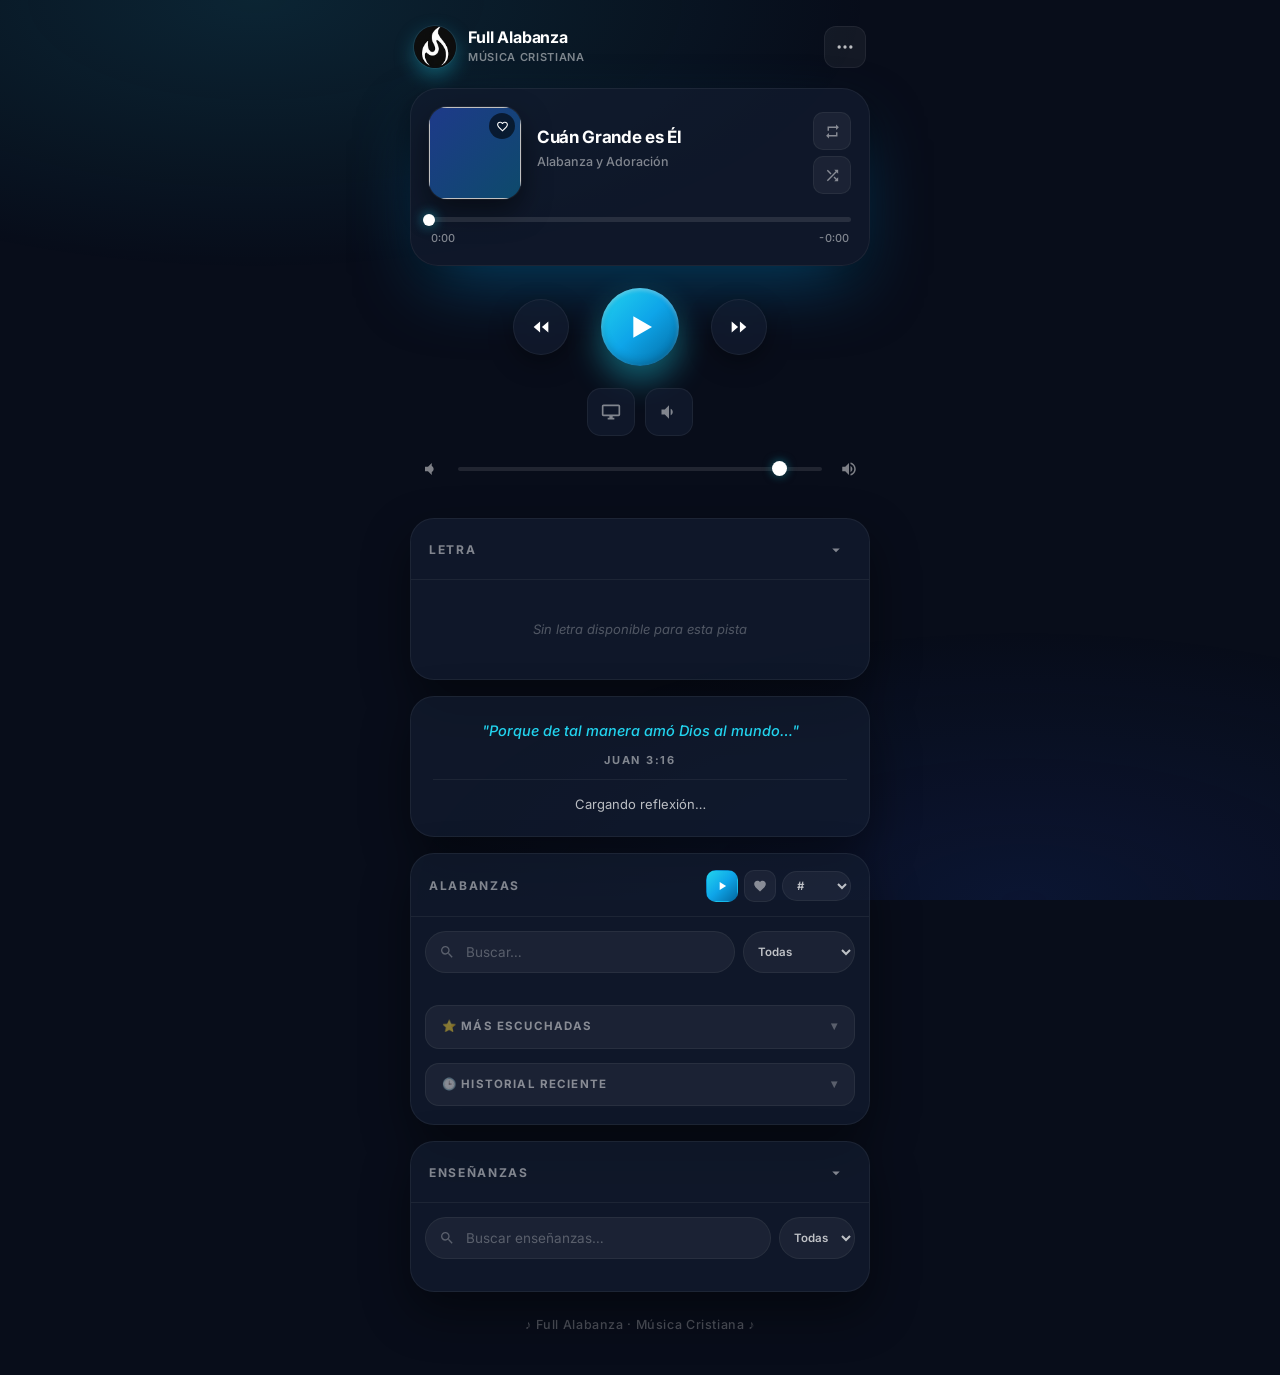
==== commit 5d73e8ba: "Update index.html" ====
--- a/index.html
+++ b/index.html
@@ -38,9 +38,7 @@
 
   <header class="app-header">
     <div class="brand">
-      <div class="brand-icon">
-        <img src="images/logo.png" alt="Full Alabanza">
-      </div>
+      <div class="brand-icon"><img src="images/logo.png" alt="Full Alabanza"></div>
       <div class="brand-text">
         <h1>Full Alabanza</h1>
         <span>Música Cristiana</span>
@@ -55,13 +53,11 @@
 
   <section class="player-section" aria-label="Reproductor">
     <div class="player-card">
-      <div class="cover-wrap" id="coverWrap" role="button" tabindex="0" aria-label="Portada. Doble toque para reproducir, desliza para cambiar de pista.">
+      <div class="cover-wrap" id="coverWrap" role="button" tabindex="0" aria-label="Portada">
         <div class="cover-bg" id="coverBg"></div>
         <img class="cover-img" id="coverImg" alt="" fetchpriority="high">
         <div class="cover-loading" id="coverLoading" aria-hidden="true"><div class="spinner"></div></div>
-        <div class="cover-eq" aria-hidden="true">
-          <span class="cbar"></span><span class="cbar"></span><span class="cbar"></span>
-        </div>
+        <div class="cover-eq" aria-hidden="true"><span class="cbar"></span><span class="cbar"></span><span class="cbar"></span></div>
         <button class="cover-fav" id="coverFavBtn" type="button" aria-label="Marcar como favorito">
           <svg viewBox="0 0 24 24" aria-hidden="true"><path d="M16.5 3c-1.74 0-3.41.81-4.5 2.09C10.91 3.81 9.24 3 7.5 3 4.42 3 2 5.42 2 8.5c0 3.78 3.4 6.86 8.55 11.54L12 21.35l1.45-1.32C18.6 15.36 22 12.28 22 8.5 22 5.42 19.58 3 16.5 3zm-4.4 15.55-.1.1-.1-.1C7.14 14.24 4 11.39 4 8.5 4 6.5 5.5 5 7.5 5c1.54 0 3.04.99 3.57 2.36h1.87C13.46 5.99 14.96 5 16.5 5c2 0 3.5 1.5 3.5 3.5 0 2.89-3.14 5.74-7.9 10.05z"/></svg>
         </button>
@@ -89,7 +85,7 @@
 
       <div class="progress-wrap">
         <div class="seek-bubble" id="seekBubble" aria-hidden="true">0:00</div>
-        <div class="progress-bar" id="progressBar" role="slider" aria-label="Progreso" aria-valuemin="0" aria-valuemax="100" aria-valuenow="0" aria-valuetext="0:00 de 0:00" tabindex="0">
+        <div class="progress-bar" id="progressBar" role="slider" aria-label="Progreso" tabindex="0">
           <div class="progress-buffered" id="progressBuffered"></div>
           <div class="progress-fill" id="progressFill"></div>
         </div>
@@ -127,7 +123,7 @@
       <button class="vol-btn" id="volDown" type="button" aria-label="Bajar volumen">
         <svg viewBox="0 0 24 24" aria-hidden="true"><path d="M4 9v6h4l5 5V4L8 9H4zm11.5 3c0-1.77-1.02-3.29-2.5-4.03v8.05c1.48-.73 2.5-2.25 2.5-4.02z"/></svg>
       </button>
-      <input type="range" class="volume-slider" id="volumeSlider" min="0" max="1" step="0.01" value="0.9" aria-label="Volumen" role="slider" aria-valuemin="0" aria-valuemax="100" aria-valuenow="90">
+      <input type="range" class="volume-slider" id="volumeSlider" min="0" max="1" step="0.01" value="0.9" aria-label="Volumen">
       <button class="vol-btn" id="volIcon" type="button" aria-label="Silenciar o activar sonido">
         <svg viewBox="0 0 24 24" aria-hidden="true"><path d="M3 9v6h4l5 5V4L7 9H3zm13.5 3c0-1.77-1.02-3.29-2.5-4.03v8.05c1.48-.73 2.5-2.25 2.5-4.02zM14 3.23v2.06c2.89.86 5 3.54 5 6.71s-2.11 5.85-5 6.71v2.06c4.01-.91 7-4.49 7-8.77s-2.99-7.86-7-8.77z"/></svg>
       </button>
@@ -150,7 +146,7 @@
     </div>
   </section>
 
-  <div class="error-panel" id="errorPanel" role="alert" aria-live="assertive">
+  <div class="error-panel" id="errorPanel" role="alert">
     <strong>⚠️ No se pudieron cargar las pistas</strong>
     Verifica que existan en <code>songs/music-1.mp3</code>, <code>music-2.mp3</code>…
     <button id="errorRetry" type="button">Reintentar</button>
@@ -166,10 +162,10 @@
     <div class="panel-header">
       <span class="panel-title">Alabanzas</span>
       <div class="panel-actions">
-        <button class="mini-btn primary" id="playAllBtn" type="button" title="Reproducir desde el inicio" aria-label="Reproducir desde el inicio">
+        <button class="mini-btn primary" id="playAllBtn" type="button" title="Reproducir desde el inicio">
           <svg viewBox="0 0 24 24" aria-hidden="true"><path d="M8 5v14l11-7z"/></svg>
         </button>
-        <button class="mini-btn" id="favFilterBtn" type="button" title="Solo favoritos" aria-label="Solo favoritos" aria-pressed="false">
+        <button class="mini-btn" id="favFilterBtn" type="button" title="Solo favoritos" aria-pressed="false">
           <svg viewBox="0 0 24 24" aria-hidden="true"><path d="M12 21.35l-1.45-1.32C5.4 15.36 2 12.28 2 8.5 2 5.42 4.42 3 7.5 3c1.74 0 3.41.81 4.5 2.09C13.09 3.81 14.76 3 16.5 3 19.58 3 22 5.42 22 8.5c0 3.78-3.4 6.86-8.55 11.54L12 21.35z"/></svg>
         </button>
         <select class="mini-select" id="sortSelect" aria-label="Ordenar">
@@ -180,7 +176,6 @@
         </select>
       </div>
     </div>
-
     <div class="panel-body">
       <div class="playlist-controls">
         <div class="search-wrap">
@@ -196,10 +191,8 @@
           <option value="instrumental">Instrumental</option>
         </select>
       </div>
-
       <ul class="playlist" id="playlist" role="list"></ul>
       <div class="no-results" id="noResults">Sin resultados</div>
-
       <details class="extra-section" id="topSection">
         <summary><span>⭐ Más escuchadas</span></summary>
         <ol class="extra-list" id="topList"></ol>
@@ -219,7 +212,6 @@
         <svg viewBox="0 0 24 24" aria-hidden="true"><path d="M7 10l5 5 5-5z"/></svg>
       </button>
     </div>
-
     <div class="panel-body">
       <div class="edu-controls">
         <div class="search-wrap">
@@ -231,10 +223,8 @@
           <option value="all">Todas</option>
         </select>
       </div>
-
       <div class="edu-grid" id="eduGrid"></div>
       <div class="no-results" id="eduNoResults">Sin enseñanzas disponibles</div>
-
       <details class="extra-section" id="eduHistorySection" style="display:none;">
         <summary><span>🕒 Vistos recientemente</span></summary>
         <ul class="extra-list" id="eduHistoryList"></ul>
@@ -252,7 +242,6 @@
   <div class="modal-sheet">
     <div class="sheet-handle" aria-hidden="true"></div>
     <h3 class="sheet-title">Opciones</h3>
-
     <div class="sheet-row">
       <button class="sheet-btn" id="themeToggle" type="button">
         <svg viewBox="0 0 24 24" aria-hidden="true"><path d="M12 3a9 9 0 1 0 9 9c0-.46-.04-.92-.1-1.36a5.39 5.39 0 0 1-4.4 2.26 5.4 5.4 0 0 1-3.14-9.8c-.44-.06-.9-.1-1.36-.1z"/></svg>
@@ -310,7 +299,6 @@
       <button class="sleep-btn" data-min="end" type="button">Fin</button>
       <span class="sleep-display" id="sleepDisplay" aria-live="polite"></span>
     </div>
-
     <button class="sheet-close" data-close-more type="button">Cerrar</button>
   </div>
 </div>
@@ -321,9 +309,7 @@
     <div class="sheet-handle" aria-hidden="true"></div>
     <h3 class="sheet-title">Importar backup</h3>
     <p class="sheet-desc">Pega el código de backup o elige un archivo .json</p>
-
     <textarea class="import-textarea" id="importTextarea" placeholder='Pega aquí el código...' rows="6" spellcheck="false"></textarea>
-
     <input type="file" id="importFile" accept="application/json,.json" style="display:none">
     <div class="sheet-row" style="margin-top:12px">
       <button class="sheet-btn" id="importFileBtn" type="button">
@@ -335,7 +321,6 @@
         Aplicar
       </button>
     </div>
-
     <button class="sheet-close" data-close-import type="button">Cancelar</button>
   </div>
 </div>
@@ -343,20 +328,13 @@
 <div class="projection-overlay" id="projectionOverlay" aria-hidden="true">
   <div class="proj-ambient" id="projAmbient" aria-hidden="true"></div>
   <canvas class="proj-canvas" id="projCanvas" aria-hidden="true"></canvas>
-
-  <div class="proj-brand" aria-hidden="true">
-    <img src="images/logo.png" alt="">
-  </div>
-
+  <div class="proj-brand" aria-hidden="true"><img src="images/logo.png" alt=""></div>
   <div class="proj-content">
-    <div class="proj-cover" id="projCover">
-      <img id="projCoverImg" alt="">
-    </div>
+    <div class="proj-cover" id="projCover"><img id="projCoverImg" alt=""></div>
     <h1 class="proj-title" id="projTitle">Cuán Grande es Él</h1>
     <p class="proj-artist" id="projArtist">Alabanza y Adoración</p>
     <div class="proj-lyrics" id="projLyrics"></div>
   </div>
-
   <div class="proj-controls" id="projControls">
     <button class="proj-ctrl" id="projPrevBtn" type="button" aria-label="Anterior">
       <svg viewBox="0 0 24 24"><path d="M11 6 L4 12 L11 18 Z M20 6 L13 12 L20 18 Z"/></svg>
@@ -368,7 +346,6 @@
       <svg viewBox="0 0 24 24"><path d="M13 6 L20 12 L13 18 Z M4 6 L11 12 L4 18 Z"/></svg>
     </button>
   </div>
-
   <div class="proj-progress">
     <span id="projTimeCurrent">0:00</span>
     <div class="proj-progress-bar" id="projProgressBar">
@@ -376,11 +353,9 @@
     </div>
     <span id="projTimeDuration">--:--</span>
   </div>
-
   <button class="proj-exit" id="projExit" type="button" aria-label="Salir de proyección">
     <svg viewBox="0 0 24 24"><path d="M19 6.41 17.59 5 12 10.59 6.41 5 5 6.41 10.59 12 5 17.59 6.41 19 12 13.41 17.59 19 19 17.59 13.41 12z"/></svg>
   </button>
-
   <div class="proj-hint" id="projHint">Toca la pantalla para mostrar los controles</div>
 </div>
 
@@ -392,24 +367,20 @@
 <div class="ad-modal" id="adModal" role="dialog" aria-modal="true" aria-label="Apoya este ministerio">
   <div class="ad-modal-backdrop" data-close-ad></div>
   <div class="ad-modal-sheet">
-
     <button class="ad-close" id="adCloseBtn" type="button" aria-label="Cerrar">
       <svg viewBox="0 0 24 24" aria-hidden="true"><path d="M19 6.41 17.59 5 12 10.59 6.41 5 5 6.41 10.59 12 5 17.59 6.41 19 12 13.41 17.59 19 19 17.59 13.41 12z"/></svg>
     </button>
-
     <div class="ad-video-wrap">
       <video id="adVideo" class="ad-video" src="videos/anuncio.mp4" preload="metadata" playsinline controls poster="images/logo.png">
         Tu navegador no soporta la etiqueta de video.
       </video>
     </div>
-
     <div class="ad-content">
       <h3 class="ad-title">Apoya este ministerio</h3>
       <p class="ad-text">
         Este espacio existe gracias a personas como tú. Si la música que compartimos
         ha sido de bendición para tu vida, puedes apoyarnos <strong>de forma voluntaria</strong>.
       </p>
-
       <div class="ad-alias-box">
         <span class="ad-alias-label">Naranja X · Transferencia</span>
         <div class="ad-alias-row">
@@ -424,7 +395,6 @@
           <span class="ad-alias-holder-name" id="adAliasHolder">Braian Daniel Velazquez</span>
         </div>
       </div>
-
       <div class="ad-steps">
         <p class="ad-steps-title">Cómo transferir:</p>
         <ol class="ad-steps-list">
@@ -435,11 +405,7 @@
           <li>Elige el monto y confirma 🙏</li>
         </ol>
       </div>
-
-      <p class="ad-text small">
-        Cada aporte, por pequeño que sea, nos ayuda a seguir compartiendo el mensaje.
-      </p>
-
+      <p class="ad-text small">Cada aporte, por pequeño que sea, nos ayuda a seguir compartiendo el mensaje.</p>
       <div class="ad-actions">
         <button class="ad-btn primary" id="adDonateBtn" type="button">
           <svg viewBox="0 0 24 24" aria-hidden="true"><path d="M16 1H4c-1.1 0-2 .9-2 2v14h2V3h12V1zm3 4H8c-1.1 0-2 .9-2 2v14c0 1.1.9 2 2 2h11c1.1 0 2-.9 2-2V7c0-1.1-.9-2-2-2zm0 16H8V7h11v14z"/></svg>
@@ -447,10 +413,8 @@
         </button>
         <button class="ad-btn ghost" id="adLaterBtn" type="button">Quizás más tarde</button>
       </div>
-
       <p class="ad-note">Es totalmente opcional. Gracias por estar aquí. 🙏</p>
     </div>
-
   </div>
 </div>
 
@@ -458,15 +422,12 @@
 <div class="video-modal" id="videoModal" role="dialog" aria-modal="true" aria-label="Reproductor de video">
   <div class="video-modal-backdrop" data-close-video></div>
   <div class="video-modal-sheet">
-
     <button class="video-modal-close" id="videoCloseBtn" type="button" aria-label="Cerrar">
       <svg viewBox="0 0 24 24" aria-hidden="true"><path d="M19 6.41 17.59 5 12 10.59 6.41 5 5 6.41 10.59 12 5 17.59 6.41 19 12 13.41 17.59 19 19 17.59 13.41 12z"/></svg>
     </button>
-
     <div class="video-player-wrap">
       <video id="eduVideoEl" class="edu-video" controls playsinline preload="metadata"></video>
     </div>
-
     <div class="video-info">
       <div class="video-info-header">
         <h3 class="video-title" id="videoTitle">Cargando…</h3>
@@ -487,12 +448,10 @@
         </button>
       </div>
     </div>
-
   </div>
 </div>
 
 <canvas class="ambient-canvas" id="ambientCanvas" aria-hidden="true"></canvas>
-
 <audio id="audio" preload="metadata"></audio>
 <audio id="preloader" preload="auto" muted></audio>
 <div class="toast" id="toast" role="status" aria-live="polite"></div>
--- a/style.css
+++ b/style.css
@@ -1,6 +1,5 @@
 /* ============================================================
    FULL ALABANZA · Design System v1.4
-   Sin cola · Continuación automática
    ============================================================ */
 
 :root {
@@ -57,12 +56,7 @@
   --glass-3: rgba(15, 23, 42, 0.1);
 }
 
-*, *::before, *::after {
-  box-sizing: border-box;
-  margin: 0;
-  padding: 0;
-  -webkit-tap-highlight-color: transparent;
-}
+*, *::before, *::after { box-sizing: border-box; margin: 0; padding: 0; -webkit-tap-highlight-color: transparent; }
 html { -webkit-text-size-adjust: 100%; text-size-adjust: 100%; }
 
 body {
@@ -76,18 +70,13 @@
   display: flex;
   justify-content: center;
   align-items: flex-start;
-  padding:
-    calc(20px + var(--safe-t))
-    calc(16px + var(--safe-r))
-    calc(32px + var(--safe-b))
-    calc(16px + var(--safe-l));
+  padding: calc(20px + var(--safe-t)) calc(16px + var(--safe-r)) calc(32px + var(--safe-b)) calc(16px + var(--safe-l));
   overflow-x: hidden;
   -webkit-font-smoothing: antialiased;
   -moz-osx-font-smoothing: grayscale;
   transition: background 320ms var(--ease), color 320ms var(--ease);
   position: relative;
 }
-
 body::before {
   content: '';
   position: fixed;
@@ -99,7 +88,6 @@
   pointer-events: none;
 }
 body.light::before { opacity: 0.5; }
-
 body.modal-open { overflow: hidden; }
 body.projection-mode { overflow: hidden; padding: 0; }
 
@@ -114,22 +102,16 @@
 
 /* SPLASH */
 .splash {
-  position: fixed;
-  inset: 0;
-  z-index: 9999;
+  position: fixed; inset: 0; z-index: 9999;
   background: var(--bg-1);
-  display: flex;
-  flex-direction: column;
-  align-items: center;
-  justify-content: center;
+  display: flex; flex-direction: column;
+  align-items: center; justify-content: center;
   gap: 20px;
   transition: opacity 500ms var(--ease), visibility 500ms var(--ease);
 }
 .splash-logo {
-  width: 120px;
-  height: 120px;
-  border-radius: 50%;
-  object-fit: cover;
+  width: 120px; height: 120px;
+  border-radius: 50%; object-fit: cover;
   box-shadow: 0 20px 50px rgba(34, 211, 238, 0.5), 0 0 0 1px rgba(255, 255, 255, 0.1);
   animation: splashPulse 2s ease-in-out infinite;
 }
@@ -138,33 +120,24 @@
   50%      { transform: scale(1.04); box-shadow: 0 24px 60px rgba(34, 211, 238, 0.7); }
 }
 .splash-name {
-  font-size: 20px;
-  font-weight: 800;
+  font-size: 20px; font-weight: 800;
   background: var(--brand-gradient);
-  -webkit-background-clip: text;
-  background-clip: text;
+  -webkit-background-clip: text; background-clip: text;
   -webkit-text-fill-color: transparent;
 }
 .splash-spinner {
-  width: 24px;
-  height: 24px;
+  width: 24px; height: 24px;
   border: 2.5px solid rgba(34, 211, 238, 0.2);
   border-top-color: var(--brand);
   border-radius: 50%;
   animation: spin 800ms linear infinite;
 }
 
-/* APP */
 .app {
-  width: 100%;
-  max-width: 460px;
-  margin-inline: auto;
-  display: flex;
-  flex-direction: column;
-  gap: 16px;
+  width: 100%; max-width: 460px; margin-inline: auto;
+  display: flex; flex-direction: column; gap: 16px;
   animation: appEnter 700ms var(--ease-out) both;
-  position: relative;
-  z-index: 1;
+  position: relative; z-index: 1;
 }
 @keyframes appEnter {
   from { opacity: 0; transform: translateY(20px) scale(0.98); }
@@ -172,48 +145,28 @@
 }
 
 .ambient-canvas {
-  position: fixed;
-  inset: 0;
+  position: fixed; inset: 0;
   width: 100%; height: 100%;
-  pointer-events: none;
-  z-index: 0;
+  pointer-events: none; z-index: 0;
   opacity: 0;
   transition: opacity 700ms var(--ease);
 }
 body.ambient-on .ambient-canvas { opacity: 1; }
 
 /* HEADER */
-.app-header {
-  display: flex;
-  align-items: center;
-  justify-content: space-between;
-  padding: 6px 4px 4px;
-}
+.app-header { display: flex; align-items: center; justify-content: space-between; padding: 6px 4px 4px; }
 .brand { display: flex; align-items: center; gap: 12px; }
 .brand-icon {
   width: 42px; height: 42px;
-  border-radius: 50%;
-  overflow: hidden;
-  flex-shrink: 0;
-  background: transparent;
+  border-radius: 50%; overflow: hidden;
+  flex-shrink: 0; background: transparent;
   box-shadow: 0 8px 20px rgba(34, 211, 238, 0.35), 0 0 0 1px rgba(255, 255, 255, 0.08);
 }
 .brand-icon img { width: 100%; height: 100%; object-fit: cover; display: block; }
-.brand-text h1 {
-  font-size: 16px;
-  font-weight: 700;
-  letter-spacing: -0.01em;
-  line-height: 1.2;
-  color: var(--text-1);
-}
+.brand-text h1 { font-size: 16px; font-weight: 700; letter-spacing: -0.01em; line-height: 1.2; color: var(--text-1); }
 .brand-text span {
-  display: block;
-  font-size: 11px;
-  color: var(--text-3);
-  letter-spacing: 0.06em;
-  text-transform: uppercase;
-  font-weight: 600;
-  margin-top: 2px;
+  display: block; font-size: 11px; color: var(--text-3);
+  letter-spacing: 0.06em; text-transform: uppercase; font-weight: 600; margin-top: 2px;
 }
 .header-action {
   width: 42px; height: 42px;
@@ -222,23 +175,16 @@
   background: var(--glass-1);
   color: var(--text-2);
   cursor: pointer;
-  display: flex;
-  align-items: center;
-  justify-content: center;
+  display: flex; align-items: center; justify-content: center;
   transition: all 200ms var(--ease);
-  backdrop-filter: blur(10px);
-  -webkit-backdrop-filter: blur(10px);
+  backdrop-filter: blur(10px); -webkit-backdrop-filter: blur(10px);
 }
 .header-action svg { width: 20px; height: 20px; fill: currentColor; }
 .header-action:hover { background: var(--glass-2); color: var(--text-1); }
 .header-action:active { transform: scale(0.94); }
 
 /* PLAYER */
-.player-section {
-  display: flex;
-  flex-direction: column;
-  gap: 18px;
-}
+.player-section { display: flex; flex-direction: column; gap: 18px; }
 .player-card {
   background: var(--surface-1);
   backdrop-filter: blur(24px) saturate(1.2);
@@ -261,17 +207,14 @@
 .cover-wrap {
   grid-area: cover;
   position: relative;
-  width: 92px;
-  height: 92px;
+  width: 92px; height: 92px;
   border-radius: var(--r-lg);
   overflow: hidden;
   background: linear-gradient(135deg, #1e3a8a, #0d4a6b);
   cursor: pointer;
-  user-select: none;
-  -webkit-user-select: none;
+  user-select: none; -webkit-user-select: none;
   box-shadow: 0 12px 28px rgba(0, 0, 0, 0.5), 0 0 0 1px rgba(255, 255, 255, 0.08);
-  outline: none;
-  touch-action: pan-y;
+  outline: none; touch-action: pan-y;
   flex-shrink: 0;
   transition: transform 400ms var(--ease-out);
   z-index: 1;
@@ -280,36 +223,26 @@
 .cover-wrap.swiping { transition: none; }
 
 .cover-bg {
-  position: absolute;
-  top: 0; left: 0;
+  position: absolute; top: 0; left: 0;
   width: 100%; height: 100%;
-  background-size: cover;
-  background-position: center;
+  background-size: cover; background-position: center;
   filter: blur(16px) saturate(1.3);
-  opacity: 0.6;
-  z-index: 0;
+  opacity: 0.6; z-index: 0;
   transition: background-image 700ms var(--ease);
 }
-
 .cover-img {
-  position: absolute;
-  top: 0; left: 0;
+  position: absolute; top: 0; left: 0;
   width: 100%; height: 100%;
-  object-fit: cover;
-  object-position: center;
-  display: block;
-  z-index: 1;
+  object-fit: cover; object-position: center;
+  display: block; z-index: 1;
   opacity: 1;
   transition: opacity 320ms var(--ease);
 }
 .cover-img.changing { opacity: 0.3; }
 
 .cover-loading {
-  position: absolute;
-  inset: 0;
-  display: none;
-  align-items: center;
-  justify-content: center;
+  position: absolute; inset: 0;
+  display: none; align-items: center; justify-content: center;
   background: rgba(6, 9, 15, 0.5);
   z-index: 4;
 }
@@ -324,45 +257,30 @@
 @keyframes spin { to { transform: rotate(360deg); } }
 
 .cover-eq {
-  position: absolute;
-  bottom: 6px; left: 6px;
-  z-index: 4;
-  display: none;
-  align-items: flex-end;
-  gap: 2px;
-  height: 14px;
-  padding: 3px 7px;
+  position: absolute; bottom: 6px; left: 6px;
+  z-index: 4; display: none; align-items: flex-end; gap: 2px;
+  height: 14px; padding: 3px 7px;
   background: rgba(0, 0, 0, 0.65);
   border-radius: var(--r-pill);
 }
 .cover-wrap.playing .cover-eq { display: flex; }
 .cover-eq .cbar {
-  width: 2px;
-  background: #fff;
-  border-radius: 2px;
+  width: 2px; background: #fff; border-radius: 2px;
   animation: eq 900ms ease-in-out infinite;
   transform-origin: bottom;
 }
 .cover-eq .cbar:nth-child(1) { height: 40%; animation-delay: 0s; }
 .cover-eq .cbar:nth-child(2) { height: 90%; animation-delay: 140ms; }
 .cover-eq .cbar:nth-child(3) { height: 55%; animation-delay: 280ms; }
-@keyframes eq {
-  0%, 100% { transform: scaleY(0.35); }
-  50%      { transform: scaleY(1); }
-}
+@keyframes eq { 0%, 100% { transform: scaleY(0.35); } 50% { transform: scaleY(1); } }
 
 .cover-fav {
-  position: absolute;
-  top: 6px; right: 6px;
+  position: absolute; top: 6px; right: 6px;
   z-index: 4;
   width: 26px; height: 26px;
-  border-radius: 50%;
-  border: none;
-  background: rgba(0, 0, 0, 0.6);
-  color: #fff;
-  display: flex;
-  align-items: center;
-  justify-content: center;
+  border-radius: 50%; border: none;
+  background: rgba(0, 0, 0, 0.6); color: #fff;
+  display: flex; align-items: center; justify-content: center;
   cursor: pointer;
   transition: all 200ms var(--ease);
   padding: 0;
@@ -372,42 +290,18 @@
 .cover-fav.on { color: var(--danger); }
 .cover-fav.on svg { filter: drop-shadow(0 0 6px rgba(255, 91, 138, 0.8)); }
 
-.player-info {
-  grid-area: info;
-  min-width: 0;
-  align-self: center;
-  position: relative;
-  z-index: 2;
-}
-.title-row {
-  display: flex;
-  align-items: center;
-  gap: 8px;
-  margin-bottom: 5px;
-  min-width: 0;
-}
+.player-info { grid-area: info; min-width: 0; align-self: center; position: relative; z-index: 2; }
+.title-row { display: flex; align-items: center; gap: 8px; margin-bottom: 5px; min-width: 0; }
 .track-title {
-  font-size: 17px;
-  font-weight: 700;
-  letter-spacing: -0.02em;
-  line-height: 1.25;
-  overflow: hidden;
-  text-overflow: ellipsis;
-  white-space: nowrap;
-  min-width: 0;
-  flex: 1;
-  color: var(--text-1);
+  font-size: 17px; font-weight: 700; letter-spacing: -0.02em; line-height: 1.25;
+  overflow: hidden; text-overflow: ellipsis; white-space: nowrap;
+  min-width: 0; flex: 1; color: var(--text-1);
 }
 .save-check {
-  width: 18px; height: 18px;
-  border-radius: 50%;
-  background: var(--brand-soft);
-  color: var(--brand);
-  display: flex;
-  align-items: center;
-  justify-content: center;
-  opacity: 0;
-  transform: scale(0.5);
+  width: 18px; height: 18px; border-radius: 50%;
+  background: var(--brand-soft); color: var(--brand);
+  display: flex; align-items: center; justify-content: center;
+  opacity: 0; transform: scale(0.5);
   transition: opacity 260ms var(--ease), transform 260ms var(--ease-out);
   flex-shrink: 0;
 }
@@ -415,47 +309,31 @@
 .save-check.on { opacity: 1; transform: scale(1); }
 
 .track-artist {
-  font-size: 12.5px;
-  color: var(--text-3);
-  font-weight: 500;
-  overflow: hidden;
-  text-overflow: ellipsis;
-  white-space: nowrap;
+  font-size: 12.5px; color: var(--text-3); font-weight: 500;
+  overflow: hidden; text-overflow: ellipsis; white-space: nowrap;
   margin-bottom: 8px;
 }
 
 .tags { display: flex; gap: 5px; flex-wrap: wrap; }
 .tag {
-  padding: 3px 9px;
-  font-size: 9.5px;
-  border-radius: var(--r-pill);
-  font-weight: 700;
-  letter-spacing: 0.1em;
-  text-transform: uppercase;
-  background: var(--brand-soft);
-  color: var(--brand);
+  padding: 3px 9px; font-size: 9.5px; border-radius: var(--r-pill);
+  font-weight: 700; letter-spacing: 0.1em; text-transform: uppercase;
+  background: var(--brand-soft); color: var(--brand);
   border: 1px solid rgba(34, 211, 238, 0.25);
 }
 
 .quick-actions {
   grid-area: actions;
-  display: flex;
-  flex-direction: column;
-  gap: 6px;
-  align-self: center;
-  position: relative;
-  z-index: 2;
+  display: flex; flex-direction: column; gap: 6px;
+  align-self: center; position: relative; z-index: 2;
 }
 .quick-btn {
   background: var(--glass-1);
   border: 1px solid var(--border-1);
   color: var(--text-3);
-  width: 38px;
-  height: 38px;
+  width: 38px; height: 38px;
   border-radius: var(--r-sm);
-  display: flex;
-  align-items: center;
-  justify-content: center;
+  display: flex; align-items: center; justify-content: center;
   cursor: pointer;
   transition: all 200ms var(--ease);
   padding: 0;
@@ -463,27 +341,15 @@
 .quick-btn svg { width: 17px; height: 17px; fill: currentColor; }
 .quick-btn:hover { background: var(--glass-2); color: var(--text-1); }
 .quick-btn:active { transform: scale(0.9); }
-.quick-btn.active {
-  background: var(--brand-soft);
-  color: var(--brand);
-  border-color: rgba(34, 211, 238, 0.4);
-}
-
-.progress-wrap {
-  grid-area: progress;
-  position: relative;
-  margin-top: 2px;
-  z-index: 2;
-}
+.quick-btn.active { background: var(--brand-soft); color: var(--brand); border-color: rgba(34, 211, 238, 0.4); }
+
+.progress-wrap { grid-area: progress; position: relative; margin-top: 2px; z-index: 2; }
 .progress-bar {
-  width: 100%;
-  height: 5px;
+  width: 100%; height: 5px;
   background: rgba(255, 255, 255, 0.1);
   border-radius: var(--r-pill);
-  position: relative;
-  cursor: pointer;
-  touch-action: none;
-  outline: none;
+  position: relative; cursor: pointer;
+  touch-action: none; outline: none;
 }
 .progress-buffered {
   position: absolute; top: 0; left: 0;
@@ -493,78 +359,55 @@
   transition: width 400ms var(--ease);
 }
 .progress-fill {
-  position: relative;
-  height: 100%; width: 0;
+  position: relative; height: 100%; width: 0;
   background: var(--brand-gradient);
   border-radius: var(--r-pill);
   z-index: 1;
   box-shadow: 0 0 12px rgba(34, 211, 238, 0.5);
 }
 .progress-fill::after {
-  content: '';
-  position: absolute;
+  content: ''; position: absolute;
   right: 0; top: 50%;
   transform: translate(50%, -50%);
-  width: 12px; height: 12px;
-  border-radius: 50%;
+  width: 12px; height: 12px; border-radius: 50%;
   background: #fff;
   box-shadow: 0 2px 8px rgba(0,0,0,0.4), 0 0 12px rgba(34, 211, 238, 0.7);
 }
 
 .seek-bubble {
-  position: absolute;
-  bottom: 24px; left: 0;
+  position: absolute; bottom: 24px; left: 0;
   transform: translateX(-50%);
-  background: #fff;
-  color: var(--bg-1);
-  font-weight: 700;
-  font-size: 10.5px;
-  padding: 4px 10px;
-  border-radius: var(--r-pill);
+  background: #fff; color: var(--bg-1);
+  font-weight: 700; font-size: 10.5px;
+  padding: 4px 10px; border-radius: var(--r-pill);
   white-space: nowrap;
   font-variant-numeric: tabular-nums;
-  opacity: 0;
-  pointer-events: none;
+  opacity: 0; pointer-events: none;
   transition: opacity 180ms var(--ease);
   z-index: 10;
 }
 .seek-bubble.on { opacity: 1; }
 
 .time-row {
-  display: flex;
-  justify-content: space-between;
-  font-size: 11px;
-  color: var(--text-3);
+  display: flex; justify-content: space-between;
+  font-size: 11px; color: var(--text-3);
   font-variant-numeric: tabular-nums;
-  margin-top: 8px;
-  padding: 0 2px;
-  font-weight: 500;
-}
-
-/* CONTROLES PRINCIPALES */
-.main-controls {
-  display: flex;
-  align-items: center;
-  justify-content: center;
-  gap: 32px;
-  padding: 4px 0;
-}
+  margin-top: 8px; padding: 0 2px; font-weight: 500;
+}
+
+.main-controls { display: flex; align-items: center; justify-content: center; gap: 32px; padding: 4px 0; }
 .ctrl-icon {
   background: var(--surface-1);
   border: 1px solid var(--border-1);
   color: var(--text-1);
   cursor: pointer;
-  width: 56px;
-  height: 56px;
-  display: flex;
-  align-items: center;
-  justify-content: center;
+  width: 56px; height: 56px;
+  display: flex; align-items: center; justify-content: center;
   border-radius: 50%;
   transition: all 200ms var(--ease);
   padding: 0;
   box-shadow: var(--shadow-md);
-  backdrop-filter: blur(20px);
-  -webkit-backdrop-filter: blur(20px);
+  backdrop-filter: blur(20px); -webkit-backdrop-filter: blur(20px);
 }
 .ctrl-icon svg { width: 22px; height: 22px; fill: currentColor; }
 .ctrl-icon:hover { background: var(--surface-2); transform: translateY(-2px); }
@@ -573,15 +416,10 @@
 .ctrl-play {
   position: relative;
   background: var(--brand-gradient);
-  border: none;
-  color: #fff;
-  cursor: pointer;
-  width: 78px;
-  height: 78px;
+  border: none; color: #fff; cursor: pointer;
+  width: 78px; height: 78px;
   border-radius: 50%;
-  display: flex;
-  align-items: center;
-  justify-content: center;
+  display: flex; align-items: center; justify-content: center;
   transition: transform 200ms var(--ease);
   padding: 0;
   box-shadow:
@@ -590,38 +428,15 @@
     inset 0 -3px 8px rgba(0,0,0,0.2),
     inset 0 2px 4px rgba(255,255,255,0.35);
 }
-.ctrl-play svg {
-  width: 32px; height: 32px;
-  fill: #fff;
-  display: block;
-  position: relative;
-  z-index: 1;
-}
+.ctrl-play svg { width: 32px; height: 32px; fill: #fff; display: block; position: relative; z-index: 1; }
 .ctrl-play:hover { transform: scale(1.06); }
 .ctrl-play:active { transform: scale(0.94); }
 
-.play-pulse {
-  position: absolute;
-  inset: -4px;
-  border-radius: 50%;
-  border: 2px solid var(--brand);
-  opacity: 0;
-  pointer-events: none;
-}
+.play-pulse { position: absolute; inset: -4px; border-radius: 50%; border: 2px solid var(--brand); opacity: 0; pointer-events: none; }
 .ctrl-play.pulsing .play-pulse { animation: playPulse 600ms var(--ease-out); }
-@keyframes playPulse {
-  0%   { opacity: 0.8; transform: scale(1); }
-  100% { opacity: 0;   transform: scale(1.6); }
-}
-
-.play-loading {
-  position: absolute;
-  inset: 0;
-  display: none;
-  align-items: center;
-  justify-content: center;
-  z-index: 2;
-}
+@keyframes playPulse { 0% { opacity: 0.8; transform: scale(1); } 100% { opacity: 0; transform: scale(1.6); } }
+
+.play-loading { position: absolute; inset: 0; display: none; align-items: center; justify-content: center; z-index: 2; }
 .ctrl-play.loading .play-loading { display: flex; }
 .ctrl-play.loading svg { opacity: 0; }
 .play-spinner {
@@ -632,55 +447,31 @@
   animation: spin 700ms linear infinite;
 }
 
-/* SECUNDARIOS */
-.secondary-row {
-  display: flex;
-  justify-content: center;
-  gap: 10px;
-  padding: 0 4px;
-}
+.secondary-row { display: flex; justify-content: center; gap: 10px; padding: 0 4px; }
 .icon-tab {
   position: relative;
   background: var(--surface-1);
   border: 1px solid var(--border-1);
   color: var(--text-3);
   cursor: pointer;
-  width: 48px;
-  height: 48px;
-  display: flex;
-  align-items: center;
-  justify-content: center;
+  width: 48px; height: 48px;
+  display: flex; align-items: center; justify-content: center;
   border-radius: var(--r-md);
   transition: all 200ms var(--ease);
   padding: 0;
-  backdrop-filter: blur(20px);
-  -webkit-backdrop-filter: blur(20px);
+  backdrop-filter: blur(20px); -webkit-backdrop-filter: blur(20px);
 }
 .icon-tab svg { width: 20px; height: 20px; fill: currentColor; }
 .icon-tab:hover { color: var(--text-1); background: var(--surface-2); transform: translateY(-2px); }
 .icon-tab:active { transform: scale(0.94); }
-.icon-tab.active {
-  color: var(--brand);
-  background: var(--brand-soft);
-  border-color: rgba(34, 211, 238, 0.4);
-}
-
-/* VOLUMEN */
-.volume-row {
-  display: flex;
-  align-items: center;
-  gap: 12px;
-  padding: 0 6px;
-}
+.icon-tab.active { color: var(--brand); background: var(--brand-soft); border-color: rgba(34, 211, 238, 0.4); }
+
+.volume-row { display: flex; align-items: center; gap: 12px; padding: 0 6px; }
 .vol-btn {
-  background: transparent;
-  border: none;
-  color: var(--text-3);
-  cursor: pointer;
+  background: transparent; border: none;
+  color: var(--text-3); cursor: pointer;
   padding: 6px;
-  display: flex;
-  align-items: center;
-  justify-content: center;
+  display: flex; align-items: center; justify-content: center;
   border-radius: 50%;
   transition: color 160ms var(--ease);
   flex-shrink: 0;
@@ -689,88 +480,53 @@
 .vol-btn:hover { color: var(--text-1); }
 
 .volume-slider {
-  flex: 1;
-  min-width: 0;
-  -webkit-appearance: none;
-  appearance: none;
+  flex: 1; min-width: 0;
+  -webkit-appearance: none; appearance: none;
   height: 4px;
   background: rgba(255, 255, 255, 0.1);
   border-radius: var(--r-pill);
-  outline: none;
-  cursor: pointer;
+  outline: none; cursor: pointer;
 }
 .volume-slider::-webkit-slider-thumb {
-  -webkit-appearance: none;
-  appearance: none;
+  -webkit-appearance: none; appearance: none;
   width: 15px; height: 15px;
-  border-radius: 50%;
-  background: #fff;
-  cursor: pointer;
-  border: none;
+  border-radius: 50%; background: #fff;
+  cursor: pointer; border: none;
   box-shadow: 0 2px 8px rgba(0,0,0,0.35), 0 0 10px rgba(34, 211, 238, 0.5);
 }
 .volume-slider::-moz-range-thumb {
   width: 15px; height: 15px;
-  border-radius: 50%;
-  background: #fff;
+  border-radius: 50%; background: #fff;
   border: none; cursor: pointer;
 }
 
-.volume-note {
-  display: none;
-  font-size: 11px;
-  color: var(--text-4);
-  text-align: center;
-  margin: -8px 0 0;
-  font-style: italic;
-}
+.volume-note { display: none; font-size: 11px; color: var(--text-4); text-align: center; margin: -8px 0 0; font-style: italic; }
 body.ios .volume-slider { opacity: 0.25; pointer-events: none; }
 body.ios .volume-note { display: block; }
 
-.track-next {
-  font-size: 12px;
-  color: var(--text-4);
-  text-align: center;
-  padding: 0 12px;
-  font-weight: 500;
-}
+.track-next { font-size: 12px; color: var(--text-4); text-align: center; padding: 0 12px; font-weight: 500; }
 .track-next strong { color: var(--text-2); font-weight: 600; }
 
-/* PANELES */
 .panel {
   background: var(--surface-1);
-  backdrop-filter: blur(20px);
-  -webkit-backdrop-filter: blur(20px);
+  backdrop-filter: blur(20px); -webkit-backdrop-filter: blur(20px);
   border: 1px solid var(--border-1);
   border-radius: var(--r-xl);
   box-shadow: var(--shadow-lg);
   overflow: hidden;
 }
 .panel-header {
-  display: flex;
-  align-items: center;
-  justify-content: space-between;
-  gap: 10px;
-  padding: 16px 18px 14px;
+  display: flex; align-items: center; justify-content: space-between;
+  gap: 10px; padding: 16px 18px 14px;
   border-bottom: 1px solid var(--border-1);
 }
-.panel-title {
-  font-size: 12px;
-  font-weight: 700;
-  letter-spacing: 0.14em;
-  text-transform: uppercase;
-  color: var(--text-3);
-}
+.panel-title { font-size: 12px; font-weight: 700; letter-spacing: 0.14em; text-transform: uppercase; color: var(--text-3); }
 .panel-actions { display: flex; align-items: center; gap: 6px; }
 .panel-toggle {
-  background: transparent;
-  border: none;
+  background: transparent; border: none;
   color: var(--text-3);
-  width: 30px; height: 30px;
-  border-radius: 50%;
-  display: flex;
-  align-items: center;
-  justify-content: center;
+  width: 30px; height: 30px; border-radius: 50%;
+  display: flex; align-items: center; justify-content: center;
   cursor: pointer;
   transition: transform 220ms var(--ease);
 }
@@ -778,133 +534,72 @@
 .panel.collapsed .panel-toggle svg { transform: rotate(-90deg); }
 .panel.collapsed .panel-body { display: none; }
 .panel-body { padding: 16px 18px; }
-.panel-empty {
-  text-align: center;
-  color: var(--text-4);
-  font-size: 13px;
-  font-style: italic;
-  padding: 24px 8px;
-}
-
-/* LETRA */
+.panel-empty { text-align: center; color: var(--text-4); font-size: 13px; font-style: italic; padding: 24px 8px; }
+
 .lyrics-list {
   list-style: none;
-  display: flex;
-  flex-direction: column;
-  gap: 6px;
-  max-height: 260px;
-  overflow-y: auto;
+  display: flex; flex-direction: column; gap: 6px;
+  max-height: 260px; overflow-y: auto;
   padding-right: 4px;
 }
 .lyrics-list li {
-  padding: 8px 12px;
-  border-radius: var(--r-sm);
-  font-size: 14.5px;
-  line-height: 1.55;
+  padding: 8px 12px; border-radius: var(--r-sm);
+  font-size: 14.5px; line-height: 1.55;
   color: var(--text-3);
-  cursor: pointer;
-  text-align: center;
+  cursor: pointer; text-align: center;
   transition: all 220ms var(--ease);
 }
 .lyrics-list li:hover { background: var(--glass-1); color: var(--text-1); }
-.lyrics-list li.active {
-  color: var(--brand);
-  font-weight: 700;
-  font-size: 16px;
-  background: var(--brand-soft);
-}
-
-/* ERROR */
+.lyrics-list li.active { color: var(--brand); font-weight: 700; font-size: 16px; background: var(--brand-soft); }
+
 .error-panel {
   display: none;
   background: rgba(255, 100, 100, 0.1);
   border: 1px solid rgba(255, 100, 100, 0.3);
   color: #ffd1d1;
-  padding: 16px 18px;
-  border-radius: var(--r-lg);
-  font-size: 13px;
-  line-height: 1.6;
+  padding: 16px 18px; border-radius: var(--r-lg);
+  font-size: 13px; line-height: 1.6;
 }
 .error-panel.on { display: block; }
 .error-panel strong { display: block; margin-bottom: 8px; font-size: 14px; }
-.error-panel code {
-  background: rgba(0,0,0,0.3);
-  padding: 2px 6px; border-radius: 4px;
-  font-family: ui-monospace, monospace;
-  font-size: 12px;
-}
+.error-panel code { background: rgba(0,0,0,0.3); padding: 2px 6px; border-radius: 4px; font-family: ui-monospace, monospace; font-size: 12px; }
 .error-panel button {
-  margin-top: 12px;
-  padding: 8px 18px;
-  border-radius: var(--r-pill);
-  border: none;
+  margin-top: 12px; padding: 8px 18px;
+  border-radius: var(--r-pill); border: none;
   background: rgba(255,255,255,0.16);
-  color: inherit;
-  font-family: inherit;
-  font-size: 13px;
-  font-weight: 600;
-  cursor: pointer;
-}
-
-/* DEVOCIONAL */
+  color: inherit; font-family: inherit;
+  font-size: 13px; font-weight: 600; cursor: pointer;
+}
+
 .devotional {
   background: var(--surface-1);
-  backdrop-filter: blur(20px);
-  -webkit-backdrop-filter: blur(20px);
+  backdrop-filter: blur(20px); -webkit-backdrop-filter: blur(20px);
   border: 1px solid var(--border-1);
   border-radius: var(--r-xl);
   padding: 22px;
   box-shadow: var(--shadow-lg);
   text-align: center;
-  display: flex;
-  flex-direction: column;
-  gap: 10px;
-}
-.verse-text {
-  font-size: 14.5px;
-  line-height: 1.6;
-  color: var(--brand);
-  font-style: italic;
-  font-weight: 500;
-}
-.verse-ref {
-  font-size: 11px;
-  letter-spacing: 0.16em;
-  font-weight: 700;
-  text-transform: uppercase;
-  color: var(--text-3);
-}
-.reflection-text {
-  font-size: 13px;
-  line-height: 1.6;
-  color: var(--text-2);
-  padding-top: 14px;
-  border-top: 1px solid var(--border-1);
-}
-
-/* PLAYLIST */
+  display: flex; flex-direction: column; gap: 10px;
+}
+.verse-text { font-size: 14.5px; line-height: 1.6; color: var(--brand); font-style: italic; font-weight: 500; }
+.verse-ref { font-size: 11px; letter-spacing: 0.16em; font-weight: 700; text-transform: uppercase; color: var(--text-3); }
+.reflection-text { font-size: 13px; line-height: 1.6; color: var(--text-2); padding-top: 14px; border-top: 1px solid var(--border-1); }
+
 .playlist-panel .panel-body { padding: 14px 14px 18px; }
-
 .mini-btn {
   background: var(--glass-1);
   border: 1px solid var(--border-1);
   width: 32px; height: 32px;
   border-radius: var(--r-sm);
   display: flex; align-items: center; justify-content: center;
-  cursor: pointer;
-  color: var(--text-3);
+  cursor: pointer; color: var(--text-3);
   transition: all 180ms var(--ease);
   padding: 0;
 }
 .mini-btn svg { width: 14px; height: 14px; fill: currentColor; }
 .mini-btn:hover { color: var(--text-1); background: var(--glass-2); }
 .mini-btn.active { color: var(--danger); }
-.mini-btn.primary {
-  background: var(--brand-gradient);
-  border-color: transparent;
-  color: #fff;
-}
-
+.mini-btn.primary { background: var(--brand-gradient); border-color: transparent; color: #fff; }
 .mini-select, .type-select {
   background: var(--glass-1);
   border: 1px solid var(--border-1);
@@ -913,22 +608,15 @@
   padding: 6px 10px;
   border-radius: var(--r-pill);
   font-family: inherit;
-  font-size: 11.5px;
-  font-weight: 600;
+  font-size: 11.5px; font-weight: 600;
   outline: none;
 }
 .mini-select option, .type-select option { background: #1a1a24; color: #fff; }
 
-.playlist-controls {
-  display: grid;
-  grid-template-columns: 1fr auto;
-  gap: 8px;
-  margin-bottom: 14px;
-}
+.playlist-controls { display: grid; grid-template-columns: 1fr auto; gap: 8px; margin-bottom: 14px; }
 .search-wrap { position: relative; }
 .search-icon {
-  position: absolute;
-  left: 14px; top: 50%;
+  position: absolute; left: 14px; top: 50%;
   transform: translateY(-50%);
   width: 16px; height: 16px;
   fill: var(--text-4);
@@ -942,8 +630,7 @@
   border-radius: var(--r-pill);
   color: var(--text-1);
   font-family: inherit;
-  font-size: 13.5px;
-  outline: none;
+  font-size: 13.5px; outline: none;
 }
 .search-input::placeholder { color: var(--text-4); }
 .search-input:focus { background: var(--glass-2); border-color: var(--brand); }
@@ -953,8 +640,7 @@
   width: 24px; height: 24px;
   border-radius: 50%; border: none;
   background: var(--glass-3);
-  color: var(--text-1);
-  cursor: pointer;
+  color: var(--text-1); cursor: pointer;
   display: none; align-items: center; justify-content: center;
   font-size: 14px; font-weight: 700;
 }
@@ -969,88 +655,59 @@
 }
 .playlist li {
   display: flex; align-items: center; gap: 14px;
-  padding: 12px;
-  border-radius: var(--r-md);
+  padding: 12px; border-radius: var(--r-md);
   cursor: pointer;
   transition: background 180ms var(--ease);
-  position: relative;
-  outline: none;
+  position: relative; outline: none;
 }
 .playlist li:hover { background: var(--glass-1); }
 .playlist li.active { background: var(--brand-soft); }
 .playlist li.active .item-title { font-weight: 700; color: var(--brand); }
 .playlist li.error .item-title { color: #ff7a90; }
-
-.item-number {
-  width: 24px; text-align: center;
-  font-size: 12px;
-  color: var(--text-4);
-  flex-shrink: 0;
-  font-weight: 600;
-}
+.item-number { width: 24px; text-align: center; font-size: 12px; color: var(--text-4); flex-shrink: 0; font-weight: 600; }
 .item-thumb {
   width: 48px; height: 48px;
   border-radius: var(--r-sm);
-  object-fit: cover;
-  object-position: center;
+  object-fit: cover; object-position: center;
   flex-shrink: 0;
   background: linear-gradient(135deg, #1e3a8a, #0d4a6b);
   display: block;
 }
 .item-info { flex: 1; min-width: 0; }
 .item-title {
-  font-size: 14.5px;
-  font-weight: 500;
-  color: var(--text-1);
+  font-size: 14.5px; font-weight: 500; color: var(--text-1);
   white-space: nowrap; overflow: hidden; text-overflow: ellipsis;
   line-height: 1.3;
 }
 .item-sub {
-  font-size: 11.5px;
-  color: var(--text-4);
-  margin-top: 2px;
+  font-size: 11.5px; color: var(--text-4); margin-top: 2px;
   white-space: nowrap; overflow: hidden; text-overflow: ellipsis;
   font-weight: 500;
 }
 .item-duration {
-  font-size: 11.5px;
-  color: var(--text-4);
+  font-size: 11.5px; color: var(--text-4);
   font-variant-numeric: tabular-nums;
-  flex-shrink: 0;
-  min-width: 36px;
-  text-align: right;
-  margin-right: 4px;
+  flex-shrink: 0; min-width: 36px;
+  text-align: right; margin-right: 4px;
   font-weight: 500;
 }
 .item-fav-btn {
-  background: transparent;
-  border: none;
+  background: transparent; border: none;
   width: 36px; height: 36px;
   flex-shrink: 0;
   display: flex; align-items: center; justify-content: center;
-  cursor: pointer;
-  border-radius: 50%;
+  cursor: pointer; border-radius: 50%;
   color: var(--text-4);
   padding: 0;
 }
 .item-fav-btn svg { width: 16px; height: 16px; fill: currentColor; }
 .item-fav-btn:hover { color: var(--danger); }
 .item-fav-btn.on { color: var(--danger); }
-
-.item-playing {
-  display: none;
-  align-items: flex-end;
-  gap: 2px;
-  height: 16px;
-  flex-shrink: 0;
-  color: var(--brand);
-}
+.item-playing { display: none; align-items: flex-end; gap: 2px; height: 16px; flex-shrink: 0; color: var(--brand); }
 .playlist li.active .item-playing { display: flex; }
 .playlist li.active.paused .item-playing { display: none; }
 .bar {
-  width: 3px;
-  background: currentColor;
-  border-radius: 2px;
+  width: 3px; background: currentColor; border-radius: 2px;
   animation: eq 900ms ease-in-out infinite;
   transform-origin: bottom;
 }
@@ -1060,11 +717,8 @@
 .bar:nth-child(4) { height: 80%; animation-delay: 420ms; }
 
 .no-results {
-  text-align: center;
-  padding: 30px 12px;
-  color: var(--text-4);
-  font-size: 13px;
-  font-style: italic;
+  text-align: center; padding: 30px 12px;
+  color: var(--text-4); font-size: 13px; font-style: italic;
   display: none;
 }
 .no-results.on { display: block; }
@@ -1078,115 +732,61 @@
 }
 .extra-section summary {
   padding: 12px 16px;
-  font-size: 11.5px;
-  letter-spacing: 0.1em;
-  text-transform: uppercase;
-  font-weight: 700;
-  cursor: pointer;
-  list-style: none;
+  font-size: 11.5px; letter-spacing: 0.1em;
+  text-transform: uppercase; font-weight: 700;
+  cursor: pointer; list-style: none;
   display: flex; justify-content: space-between; align-items: center;
   color: var(--text-3);
 }
 .extra-section summary::-webkit-details-marker { display: none; }
-.extra-section summary::after {
-  content: '▾';
-  color: var(--text-4);
-}
+.extra-section summary::after { content: '▾'; color: var(--text-4); }
 .extra-section[open] summary::after { transform: rotate(180deg); }
 .extra-list { list-style: none; padding: 6px 10px 12px; }
 .extra-list li {
   display: flex; align-items: center; gap: 10px;
   padding: 10px 12px;
-  font-size: 13.5px;
-  color: var(--text-2);
-  cursor: pointer;
-  border-radius: var(--r-xs);
+  font-size: 13.5px; color: var(--text-2);
+  cursor: pointer; border-radius: var(--r-xs);
 }
 .extra-list li:hover { background: var(--glass-1); color: var(--text-1); }
-.extra-num {
-  width: 22px; text-align: right;
-  color: var(--text-4);
-  font-size: 11.5px;
-  flex-shrink: 0;
-  font-weight: 600;
-}
+.extra-num { width: 22px; text-align: right; color: var(--text-4); font-size: 11.5px; flex-shrink: 0; font-weight: 600; }
 .extra-title { flex: 1; min-width: 0; white-space: nowrap; overflow: hidden; text-overflow: ellipsis; }
 .extra-badge { color: var(--text-4); font-size: 11.5px; font-weight: 700; }
 
-/* FOOTER */
-.footer {
-  text-align: center;
-  padding: 8px 0;
-}
-.footer p {
-  font-size: 12.5px;
-  color: var(--text-4);
-  letter-spacing: 0.05em;
-  font-weight: 500;
-}
-
-/* MODALES */
-.modal {
-  position: fixed;
-  inset: 0;
-  z-index: 200;
-  display: none;
-  align-items: flex-end;
-  justify-content: center;
-}
+.footer { text-align: center; padding: 8px 0; }
+.footer p { font-size: 12.5px; color: var(--text-4); letter-spacing: 0.05em; font-weight: 500; }
+
+.modal { position: fixed; inset: 0; z-index: 200; display: none; align-items: flex-end; justify-content: center; }
 .modal.on { display: flex; }
 .modal-backdrop {
-  position: absolute;
-  inset: 0;
+  position: absolute; inset: 0;
   background: rgba(0,0,0,0.7);
-  backdrop-filter: blur(8px);
-  -webkit-backdrop-filter: blur(8px);
+  backdrop-filter: blur(8px); -webkit-backdrop-filter: blur(8px);
 }
 .modal-sheet {
   position: relative;
-  width: 100%;
-  max-width: 500px;
-  background: var(--bg-2);
-  color: var(--text-1);
+  width: 100%; max-width: 500px;
+  background: var(--bg-2); color: var(--text-1);
   border: 1px solid var(--border-2);
   border-radius: var(--r-2xl) var(--r-2xl) 0 0;
   padding: 18px 22px calc(28px + var(--safe-b));
   box-shadow: 0 -20px 60px rgba(0,0,0,0.7);
-  max-height: 88vh;
-  overflow-y: auto;
+  max-height: 88vh; overflow-y: auto;
 }
 .sheet-handle {
   width: 44px; height: 5px;
-  background: var(--text-4);
-  opacity: 0.4;
+  background: var(--text-4); opacity: 0.4;
   border-radius: var(--r-pill);
   margin: 0 auto 16px;
 }
-.sheet-title {
-  font-size: 17px;
-  font-weight: 700;
-  margin-bottom: 16px;
-  text-align: center;
-}
-.sheet-desc {
-  text-align: center;
-  font-size: 13px;
-  color: var(--text-3);
-  margin-bottom: 16px;
-}
+.sheet-title { font-size: 17px; font-weight: 700; margin-bottom: 16px; text-align: center; }
+.sheet-desc { text-align: center; font-size: 13px; color: var(--text-3); margin-bottom: 16px; }
 .sheet-subtitle {
-  font-size: 11.5px;
-  font-weight: 700;
-  letter-spacing: 0.14em;
-  text-transform: uppercase;
-  color: var(--text-3);
+  font-size: 11.5px; font-weight: 700; letter-spacing: 0.14em;
+  text-transform: uppercase; color: var(--text-3);
   margin: 22px 0 10px;
 }
-.sheet-row {
-  display: grid;
-  grid-template-columns: 1fr 1fr;
-  gap: 10px;
-}
+.sheet-row { display: grid; grid-template-columns: 1fr 1fr; gap: 10px; }
 .sheet-btn {
   background: var(--glass-1);
   border: 1px solid var(--border-1);
@@ -1194,14 +794,10 @@
   padding: 16px 14px;
   border-radius: var(--r-md);
   font-family: inherit;
-  font-size: 13px;
-  font-weight: 500;
-  cursor: pointer;
-  display: flex;
-  align-items: center;
-  justify-content: center;
-  gap: 8px;
-  text-align: center;
+  font-size: 13px; font-weight: 500;
+  cursor: pointer;
+  display: flex; align-items: center; justify-content: center;
+  gap: 8px; text-align: center;
   min-height: 58px;
 }
 .sheet-btn:hover { background: var(--glass-2); }
@@ -1217,18 +813,12 @@
   padding: 14px 16px;
   font-family: ui-monospace, monospace;
   font-size: 12.5px;
-  resize: vertical;
-  min-height: 110px;
+  resize: vertical; min-height: 110px;
   outline: none;
 }
 .import-textarea:focus { border-color: var(--brand); }
 
-.sleep-row {
-  display: flex;
-  flex-wrap: wrap;
-  gap: 8px;
-  align-items: center;
-}
+.sleep-row { display: flex; flex-wrap: wrap; gap: 8px; align-items: center; }
 .sleep-btn {
   padding: 10px 16px;
   border-radius: var(--r-pill);
@@ -1236,49 +826,31 @@
   background: transparent;
   color: var(--text-2);
   font-family: inherit;
-  font-size: 12.5px;
-  font-weight: 600;
+  font-size: 12.5px; font-weight: 600;
   cursor: pointer;
 }
 .sleep-btn:hover { background: var(--glass-2); }
-.sleep-btn.active {
-  background: var(--brand-gradient);
-  color: #fff;
-  border-color: transparent;
-}
-.sleep-display {
-  font-size: 12.5px;
-  font-weight: 700;
-  color: var(--brand);
-  font-variant-numeric: tabular-nums;
-  padding: 0 8px;
-}
+.sleep-btn.active { background: var(--brand-gradient); color: #fff; border-color: transparent; }
+.sleep-display { font-size: 12.5px; font-weight: 700; color: var(--brand); font-variant-numeric: tabular-nums; padding: 0 8px; }
 .sheet-close {
-  width: 100%;
-  margin-top: 24px;
+  width: 100%; margin-top: 24px;
   padding: 15px;
-  border-radius: var(--r-md);
-  border: none;
+  border-radius: var(--r-md); border: none;
   background: var(--glass-2);
   color: var(--text-1);
   font-family: inherit;
-  font-size: 14px;
-  font-weight: 700;
+  font-size: 14px; font-weight: 700;
   cursor: pointer;
 }
 .sheet-close:hover { background: var(--glass-3); }
 
-/* PROYECCIÓN */
 .projection-overlay {
-  position: fixed;
-  inset: 0;
+  position: fixed; inset: 0;
   z-index: 500;
   background: radial-gradient(ellipse at center, #0d1526 0%, #05080f 100%);
   color: #fff;
-  display: none;
-  flex-direction: column;
-  align-items: center;
-  justify-content: center;
+  display: none; flex-direction: column;
+  align-items: center; justify-content: center;
   padding: calc(24px + var(--safe-t)) calc(24px + var(--safe-r)) calc(24px + var(--safe-b)) calc(24px + var(--safe-l));
   overflow: hidden;
 }
@@ -1287,46 +859,30 @@
 body.projection-mode .ambient-canvas { display: none; }
 
 .proj-ambient {
-  position: absolute;
-  inset: 0;
-  background-size: cover;
-  background-position: center;
+  position: absolute; inset: 0;
+  background-size: cover; background-position: center;
   filter: blur(80px) saturate(1.5) brightness(0.5);
-  opacity: 0.5;
-  transform: scale(1.3);
+  opacity: 0.5; transform: scale(1.3);
   z-index: 0;
 }
-.proj-canvas {
-  position: absolute;
-  inset: 0;
-  width: 100%; height: 100%;
-  z-index: 1;
-  opacity: 0.55;
-  pointer-events: none;
-}
+.proj-canvas { position: absolute; inset: 0; width: 100%; height: 100%; z-index: 1; opacity: 0.55; pointer-events: none; }
 .proj-brand {
   position: absolute;
   top: calc(16px + var(--safe-t));
   left: calc(16px + var(--safe-l));
   z-index: 4;
-  width: 44px;
-  height: 44px;
-  border-radius: 50%;
-  overflow: hidden;
+  width: 44px; height: 44px;
+  border-radius: 50%; overflow: hidden;
   box-shadow: 0 8px 24px rgba(0, 0, 0, 0.5), 0 0 0 1px rgba(255, 255, 255, 0.15);
   opacity: 0.9;
 }
 .proj-brand img { width: 100%; height: 100%; object-fit: cover; display: block; }
 
 .proj-content {
-  position: relative;
-  z-index: 2;
-  display: flex;
-  flex-direction: column;
-  align-items: center;
-  gap: 20px;
-  max-width: 90vw;
-  max-height: 100%;
+  position: relative; z-index: 2;
+  display: flex; flex-direction: column;
+  align-items: center; gap: 20px;
+  max-width: 90vw; max-height: 100%;
   padding: 20px;
 }
 .proj-cover {
@@ -1337,32 +893,21 @@
   box-shadow: 0 24px 60px rgba(0,0,0,0.7);
 }
 .proj-cover img { width: 100%; height: 100%; object-fit: cover; display: block; }
-.proj-title {
-  font-size: clamp(1.5rem, 5vw, 2.5rem);
-  font-weight: 700;
-  text-align: center;
-  line-height: 1.15;
-}
+.proj-title { font-size: clamp(1.5rem, 5vw, 2.5rem); font-weight: 700; text-align: center; line-height: 1.15; }
 .proj-artist {
   font-size: clamp(0.8rem, 2vw, 1rem);
   color: rgba(255,255,255,0.6);
-  letter-spacing: 0.15em;
-  text-transform: uppercase;
-  font-weight: 700;
-  margin-top: -12px;
+  letter-spacing: 0.15em; text-transform: uppercase;
+  font-weight: 700; margin-top: -12px;
 }
 .proj-lyrics {
-  max-width: 700px;
-  width: 100%;
+  max-width: 700px; width: 100%;
   text-align: center;
   font-size: clamp(1rem, 2.4vw, 1.4rem);
   line-height: 1.5;
   color: rgba(255,255,255,0.9);
-  font-weight: 500;
-  min-height: 60px;
-  display: flex;
-  align-items: center;
-  justify-content: center;
+  font-weight: 500; min-height: 60px;
+  display: flex; align-items: center; justify-content: center;
   padding: 0 12px;
 }
 .proj-lyrics:empty { display: none; }
@@ -1370,27 +915,20 @@
 .proj-controls {
   position: absolute;
   bottom: calc(100px + var(--safe-b));
-  left: 50%;
-  transform: translateX(-50%);
-  display: flex;
-  align-items: center;
-  gap: 32px;
+  left: 50%; transform: translateX(-50%);
+  display: flex; align-items: center; gap: 32px;
   z-index: 3;
-  opacity: 0;
-  pointer-events: none;
+  opacity: 0; pointer-events: none;
   transition: opacity 320ms var(--ease);
 }
 .proj-controls.show { opacity: 1; pointer-events: auto; }
 .proj-ctrl {
   width: 56px; height: 56px;
-  border-radius: 50%;
-  border: none;
+  border-radius: 50%; border: none;
   background: rgba(255,255,255,0.1);
   backdrop-filter: blur(12px);
   color: #fff;
-  display: flex;
-  align-items: center;
-  justify-content: center;
+  display: flex; align-items: center; justify-content: center;
   cursor: pointer;
 }
 .proj-ctrl svg { width: 24px; height: 24px; fill: currentColor; }
@@ -1400,33 +938,25 @@
 .proj-progress {
   position: absolute;
   bottom: calc(40px + var(--safe-b));
-  left: 50%;
-  transform: translateX(-50%);
+  left: 50%; transform: translateX(-50%);
   width: min(90vw, 600px);
-  display: flex;
-  align-items: center;
-  gap: 12px;
+  display: flex; align-items: center; gap: 12px;
   z-index: 3;
-  font-size: 12px;
-  color: rgba(255,255,255,0.7);
+  font-size: 12px; color: rgba(255,255,255,0.7);
   opacity: 0;
   transition: opacity 320ms var(--ease);
 }
 .proj-progress.show { opacity: 1; }
 .proj-progress-bar {
-  flex: 1;
-  height: 4px;
+  flex: 1; height: 4px;
   background: rgba(255,255,255,0.15);
   border-radius: var(--r-pill);
   cursor: pointer;
-  position: relative;
-  overflow: hidden;
+  position: relative; overflow: hidden;
 }
 .proj-progress-fill {
-  position: absolute;
-  top: 0; left: 0;
-  height: 100%;
-  width: 0%;
+  position: absolute; top: 0; left: 0;
+  height: 100%; width: 0%;
   background: #fff;
   border-radius: var(--r-pill);
 }
@@ -1435,48 +965,37 @@
   top: calc(16px + var(--safe-t));
   right: calc(16px + var(--safe-r));
   width: 44px; height: 44px;
-  border-radius: 50%;
-  border: none;
+  border-radius: 50%; border: none;
   background: rgba(255,255,255,0.1);
   color: #fff;
-  display: flex;
-  align-items: center;
-  justify-content: center;
-  cursor: pointer;
-  z-index: 4;
-  opacity: 0;
-  pointer-events: none;
+  display: flex; align-items: center; justify-content: center;
+  cursor: pointer; z-index: 4;
+  opacity: 0; pointer-events: none;
 }
 .proj-exit.show { opacity: 1; pointer-events: auto; }
 .proj-exit svg { width: 20px; height: 20px; fill: currentColor; }
 .proj-hint {
   position: absolute;
   bottom: calc(16px + var(--safe-b));
-  left: 50%;
-  transform: translateX(-50%);
+  left: 50%; transform: translateX(-50%);
   font-size: 11.5px;
   color: rgba(255,255,255,0.4);
-  z-index: 3;
-  pointer-events: none;
+  z-index: 3; pointer-events: none;
 }
 .proj-hint.hide { opacity: 0; }
 
-/* TOAST */
 .toast {
   position: fixed;
   bottom: calc(24px + var(--safe-b));
   left: 50%;
   transform: translateX(-50%) translateY(80px);
-  background: var(--bg-2);
-  color: var(--text-1);
+  background: var(--bg-2); color: var(--text-1);
   border: 1px solid var(--border-2);
   padding: 14px 24px;
   border-radius: var(--r-pill);
-  font-size: 13px;
-  font-weight: 600;
+  font-size: 13px; font-weight: 600;
   box-shadow: var(--shadow-lg);
-  opacity: 0;
-  pointer-events: none;
+  opacity: 0; pointer-events: none;
   transition: opacity 280ms var(--ease), transform 280ms var(--ease-out);
   z-index: 600;
   max-width: min(90vw, 380px);
@@ -1484,14 +1003,9 @@
 }
 .toast.show { opacity: 1; transform: translateX(-50%) translateY(0); }
 
-/* RESPONSIVE */
 @media (max-width: 420px) {
   .app { max-width: 100%; }
-  .player-card {
-    grid-template-columns: 80px 1fr auto;
-    padding: 16px;
-    gap: 14px;
-  }
+  .player-card { grid-template-columns: 80px 1fr auto; padding: 16px; gap: 14px; }
   .cover-wrap { width: 80px; height: 80px; }
   .track-title { font-size: 16px; }
   .quick-btn { width: 34px; height: 34px; }
@@ -1502,13 +1016,8 @@
   .main-controls { gap: 26px; }
   .icon-tab { width: 46px; height: 46px; }
 }
-
 @media (max-width: 380px) {
-  .player-card {
-    grid-template-columns: 72px 1fr auto;
-    padding: 14px;
-    gap: 12px;
-  }
+  .player-card { grid-template-columns: 72px 1fr auto; padding: 14px; gap: 12px; }
   .cover-wrap { width: 72px; height: 72px; border-radius: var(--r-md); }
   .track-title { font-size: 15px; }
   .quick-btn { width: 32px; height: 32px; }
@@ -1518,7 +1027,6 @@
   .icon-tab { width: 44px; height: 44px; }
   .sheet-row { grid-template-columns: 1fr; }
 }
-
 @media (prefers-reduced-motion: reduce) {
   *, *::before, *::after {
     animation-duration: 0.01ms !important;
@@ -1529,87 +1037,396 @@
 /* ============================================================
    ANUNCIO / APOYO VOLUNTARIO
    ============================================================ */
-
-/* Botón flotante */
 .support-fab {
   position: fixed;
   right: calc(16px + var(--safe-r));
   bottom: calc(90px + var(--safe-b));
   z-index: 90;
-  display: flex;
-  align-items: center;
-  gap: 8px;
+  display: flex; align-items: center; gap: 8px;
   padding: 12px 18px;
-  border-radius: var(--r-pill);
-  border: none;
+  border-radius: var(--r-pill); border: none;
   background: var(--brand-gradient);
   color: #fff;
-  font-family: inherit;
-  font-size: 13px;
-  font-weight: 700;
-  cursor: pointer;
-  box-shadow:
-    0 14px 32px rgba(34, 211, 238, 0.45),
-    0 6px 14px rgba(0, 0, 0, 0.35);
-  transform: translateY(120px);
-  opacity: 0;
-  pointer-events: none;
+  font-family: inherit; font-size: 13px; font-weight: 700;
+  cursor: pointer;
+  box-shadow: 0 14px 32px rgba(34, 211, 238, 0.45), 0 6px 14px rgba(0, 0, 0, 0.35);
+  transform: translateY(120px); opacity: 0; pointer-events: none;
   transition: transform 500ms var(--ease-out), opacity 400ms var(--ease);
 }
 .support-fab svg { width: 16px; height: 16px; fill: currentColor; }
 .support-fab.show { transform: translateY(0); opacity: 1; pointer-events: auto; }
 .support-fab:hover { transform: translateY(-2px); }
 .support-fab:active { transform: scale(0.95); }
-
 body.projection-mode .support-fab { display: none; }
 body.modal-open .support-fab { opacity: 0; pointer-events: none; }
-
 @media (max-width: 420px) {
   .support-fab { padding: 10px 14px; font-size: 12px; }
   .support-fab-label { display: none; }
   .support-fab { padding: 12px; border-radius: 50%; }
 }
 
-/* Modal del anuncio */
 .ad-modal {
+  position: fixed; inset: 0; z-index: 400;
+  display: none; align-items: center; justify-content: center;
+  padding: calc(16px + var(--safe-t)) calc(16px + var(--safe-r)) calc(16px + var(--safe-b)) calc(16px + var(--safe-l));
+}
+.ad-modal.on { display: flex; }
+.ad-modal-backdrop {
+  position: absolute; inset: 0;
+  background: rgba(0, 0, 0, 0.82);
+  backdrop-filter: blur(10px); -webkit-backdrop-filter: blur(10px);
+  animation: adFade 300ms var(--ease);
+}
+@keyframes adFade { from { opacity: 0; } to { opacity: 1; } }
+
+.ad-modal-sheet {
+  position: relative;
+  width: 100%; max-width: 440px;
+  max-height: 92vh; overflow-y: auto;
+  background: var(--bg-2); color: var(--text-1);
+  border: 1px solid var(--border-2);
+  border-radius: var(--r-2xl);
+  box-shadow: 0 30px 80px rgba(0, 0, 0, 0.8);
+  animation: adUp 420ms var(--ease-out);
+}
+@keyframes adUp {
+  from { opacity: 0; transform: translateY(30px) scale(0.96); }
+  to   { opacity: 1; transform: translateY(0) scale(1); }
+}
+
+.ad-close {
+  position: absolute; top: 12px; right: 12px; z-index: 5;
+  width: 36px; height: 36px;
+  border-radius: 50%; border: none;
+  background: rgba(0, 0, 0, 0.6); color: #fff;
+  display: flex; align-items: center; justify-content: center;
+  cursor: pointer; backdrop-filter: blur(8px);
+  transition: transform 180ms var(--ease);
+}
+.ad-close svg { width: 18px; height: 18px; fill: currentColor; }
+.ad-close:hover { transform: scale(1.08); }
+.ad-close:active { transform: scale(0.92); }
+
+.ad-video-wrap {
+  width: 100%;
+  aspect-ratio: 16 / 9;
+  background: #000;
+  border-radius: var(--r-2xl) var(--r-2xl) 0 0;
+  overflow: hidden; position: relative;
+}
+.ad-video { width: 100%; height: 100%; object-fit: cover; display: block; background: #000; }
+
+.ad-content { padding: 22px 22px 26px; text-align: center; }
+.ad-title {
+  font-size: 19px; font-weight: 800; letter-spacing: -0.02em;
+  margin-bottom: 10px;
+  background: var(--brand-gradient);
+  -webkit-background-clip: text; background-clip: text;
+  -webkit-text-fill-color: transparent;
+}
+.ad-text { font-size: 14px; line-height: 1.6; color: var(--text-2); margin-bottom: 8px; }
+.ad-text.small { font-size: 12.5px; color: var(--text-3); margin-top: 14px; }
+.ad-text strong { color: var(--brand); font-weight: 700; }
+
+.ad-alias-box {
+  margin-top: 18px;
+  background: linear-gradient(135deg, rgba(255, 122, 26, 0.12), rgba(255, 60, 0, 0.08));
+  border: 1px solid rgba(255, 122, 26, 0.35);
+  border-radius: var(--r-lg);
+  padding: 16px;
+}
+.ad-alias-label {
+  display: block;
+  font-size: 10.5px; font-weight: 800;
+  letter-spacing: 0.18em; text-transform: uppercase;
+  color: #ff7a1a; margin-bottom: 10px;
+}
+.ad-alias-row { display: flex; align-items: center; gap: 10px; }
+.ad-alias-value {
+  flex: 1;
+  font-family: ui-monospace, 'SF Mono', Consolas, monospace;
+  font-size: 20px; font-weight: 800;
+  letter-spacing: 0.02em;
+  color: var(--text-1);
+  padding: 10px 12px;
+  background: rgba(0, 0, 0, 0.28);
+  border-radius: var(--r-md);
+  text-align: center;
+  user-select: all; -webkit-user-select: all;
+  cursor: pointer; word-break: break-all;
+  transition: background 180ms var(--ease);
+}
+.ad-alias-value:hover { background: rgba(0, 0, 0, 0.4); }
+body.light .ad-alias-value { background: rgba(0, 0, 0, 0.08); }
+body.light .ad-alias-value:hover { background: rgba(0, 0, 0, 0.14); }
+
+.ad-alias-copy {
+  display: flex; align-items: center; gap: 6px;
+  padding: 12px 14px;
+  border-radius: var(--r-md); border: none;
+  background: linear-gradient(135deg, #ff8c1a, #ff5500);
+  color: #fff;
+  font-family: inherit;
+  font-size: 12.5px; font-weight: 800;
+  cursor: pointer;
+  box-shadow: 0 6px 16px rgba(255, 122, 26, 0.4);
+  transition: transform 180ms var(--ease);
+  white-space: nowrap;
+}
+.ad-alias-copy svg { width: 14px; height: 14px; fill: currentColor; }
+.ad-alias-copy:hover { transform: translateY(-1px); }
+.ad-alias-copy:active { transform: scale(0.95); }
+
+.ad-alias-holder {
+  margin-top: 10px;
+  padding: 10px 12px;
+  background: rgba(0, 0, 0, 0.2);
+  border-radius: var(--r-md);
+  display: flex; flex-direction: column;
+  align-items: center; gap: 3px; text-align: center;
+}
+body.light .ad-alias-holder { background: rgba(0, 0, 0, 0.05); }
+.ad-alias-holder-label {
+  font-size: 10px; font-weight: 800;
+  letter-spacing: 0.16em; text-transform: uppercase;
+  color: var(--text-4);
+}
+.ad-alias-holder-name {
+  font-size: 14px; font-weight: 700;
+  color: var(--text-1);
+  letter-spacing: 0.01em; line-height: 1.3;
+}
+
+.ad-steps {
+  margin-top: 18px; text-align: left;
+  background: var(--glass-1);
+  border: 1px solid var(--border-1);
+  border-radius: var(--r-md);
+  padding: 14px 16px;
+}
+.ad-steps-title {
+  font-size: 12px; font-weight: 800;
+  letter-spacing: 0.06em; text-transform: uppercase;
+  color: var(--text-3); margin-bottom: 10px;
+}
+.ad-steps-list {
+  list-style: none;
+  counter-reset: step;
+  display: flex; flex-direction: column; gap: 8px;
+}
+.ad-steps-list li {
+  counter-increment: step;
+  font-size: 13px; color: var(--text-2);
+  line-height: 1.45;
+  display: flex; align-items: flex-start; gap: 10px;
+}
+.ad-steps-list li::before {
+  content: counter(step);
+  flex-shrink: 0;
+  width: 20px; height: 20px;
+  border-radius: 50%;
+  background: rgba(255, 122, 26, 0.18);
+  color: #ff7a1a;
+  font-size: 11px; font-weight: 800;
+  display: flex; align-items: center; justify-content: center;
+  margin-top: 1px;
+}
+.ad-steps-list li strong { color: var(--text-1); font-weight: 700; }
+
+.ad-actions { display: flex; flex-direction: column; gap: 10px; margin-top: 20px; }
+.ad-btn {
+  display: flex; align-items: center; justify-content: center; gap: 8px;
+  padding: 14px 20px;
+  border-radius: var(--r-pill);
+  font-family: inherit;
+  font-size: 14px; font-weight: 700;
+  cursor: pointer;
+  text-decoration: none; border: none;
+  transition: transform 180ms var(--ease), opacity 180ms var(--ease);
+}
+.ad-btn svg { width: 16px; height: 16px; fill: currentColor; }
+.ad-btn:active { transform: scale(0.97); }
+.ad-btn.primary {
+  background: linear-gradient(135deg, #ff8c1a, #ff5500);
+  color: #fff;
+  box-shadow: 0 10px 26px rgba(255, 122, 26, 0.45);
+}
+.ad-btn.primary:hover { transform: translateY(-2px); }
+.ad-btn.ghost {
+  background: transparent;
+  color: var(--text-3);
+  border: 1px solid var(--border-2);
+}
+.ad-btn.ghost:hover { color: var(--text-1); background: var(--glass-1); }
+.ad-note { margin-top: 16px; font-size: 11.5px; color: var(--text-4); font-style: italic; }
+
+/* ============================================================
+   PANEL ENSEÑANZAS
+   ============================================================ */
+.edu-panel .panel-body { padding: 14px 14px 18px; }
+.edu-controls {
+  display: grid;
+  grid-template-columns: 1fr auto;
+  gap: 8px;
+  margin-bottom: 14px;
+}
+.edu-grid {
+  display: grid;
+  grid-template-columns: repeat(auto-fill, minmax(140px, 1fr));
+  gap: 12px;
+}
+.edu-card {
+  background: var(--glass-1);
+  border: 1px solid var(--border-1);
+  border-radius: var(--r-md);
+  overflow: hidden;
+  cursor: pointer;
+  transition: transform 200ms var(--ease), background 200ms var(--ease), border-color 200ms var(--ease);
+  position: relative;
+  display: flex;
+  flex-direction: column;
+  outline: none;
+}
+.edu-card:hover {
+  background: var(--glass-2);
+  border-color: rgba(34, 211, 238, 0.35);
+  transform: translateY(-2px);
+}
+.edu-card:active { transform: scale(0.98); }
+.edu-card:focus-visible { box-shadow: 0 0 0 3px var(--brand); }
+
+.edu-thumb-wrap {
+  position: relative;
+  width: 100%;
+  aspect-ratio: 16 / 9;
+  background: radial-gradient(ellipse at center, #0e3a5c 0%, #061324 100%);
+  overflow: hidden;
+  display: flex;
+  align-items: center;
+  justify-content: center;
+}
+.edu-thumb {
+  width: 100%;
+  height: 100%;
+  object-fit: contain;
+  display: block;
+  padding: 12%;
+}
+.edu-play-overlay {
+  position: absolute;
+  inset: 0;
+  display: flex;
+  align-items: center;
+  justify-content: center;
+  background: rgba(0, 0, 0, 0.35);
+  opacity: 0;
+  transition: opacity 200ms var(--ease);
+}
+.edu-card:hover .edu-play-overlay { opacity: 1; }
+.edu-play-overlay svg {
+  width: 42px; height: 42px;
+  fill: #fff;
+  filter: drop-shadow(0 2px 8px rgba(0,0,0,0.6));
+}
+.edu-duration-badge {
+  position: absolute;
+  bottom: 6px;
+  right: 6px;
+  padding: 3px 7px;
+  background: rgba(0, 0, 0, 0.78);
+  color: #fff;
+  font-size: 10.5px;
+  font-weight: 700;
+  border-radius: var(--r-xs);
+  font-variant-numeric: tabular-nums;
+  letter-spacing: 0.02em;
+}
+.edu-fav-badge {
+  position: absolute;
+  top: 6px;
+  right: 6px;
+  width: 26px;
+  height: 26px;
+  border-radius: 50%;
+  background: rgba(0, 0, 0, 0.65);
+  color: var(--text-4);
+  display: none;
+  align-items: center;
+  justify-content: center;
+}
+.edu-fav-badge.on {
+  display: flex;
+  color: var(--danger);
+}
+.edu-fav-badge svg { width: 14px; height: 14px; fill: currentColor; }
+
+.edu-card-info {
+  padding: 10px 12px 12px;
+  display: flex;
+  flex-direction: column;
+  gap: 4px;
+  min-height: 70px;
+}
+.edu-card-title {
+  font-size: 13px;
+  font-weight: 700;
+  color: var(--text-1);
+  line-height: 1.3;
+  display: -webkit-box;
+  -webkit-line-clamp: 2;
+  -webkit-box-orient: vertical;
+  overflow: hidden;
+}
+.edu-card-cat {
+  font-size: 10px;
+  font-weight: 800;
+  letter-spacing: 0.1em;
+  text-transform: uppercase;
+  color: var(--brand);
+  opacity: 0.85;
+  margin-top: auto;
+}
+
+@media (max-width: 420px) {
+  .edu-grid { grid-template-columns: repeat(auto-fill, minmax(120px, 1fr)); gap: 10px; }
+  .edu-card-title { font-size: 12px; }
+}
+
+/* ============================================================
+   MODAL DE VIDEO EDUCATIVO
+   ============================================================ */
+.video-modal {
   position: fixed;
   inset: 0;
-  z-index: 400;
+  z-index: 450;
   display: none;
   align-items: center;
   justify-content: center;
   padding: calc(16px + var(--safe-t)) calc(16px + var(--safe-r)) calc(16px + var(--safe-b)) calc(16px + var(--safe-l));
 }
-.ad-modal.on { display: flex; }
-.ad-modal-backdrop {
+.video-modal.on { display: flex; }
+.video-modal-backdrop {
   position: absolute;
   inset: 0;
-  background: rgba(0, 0, 0, 0.82);
-  backdrop-filter: blur(10px);
-  -webkit-backdrop-filter: blur(10px);
+  background: rgba(0, 0, 0, 0.88);
+  backdrop-filter: blur(12px);
+  -webkit-backdrop-filter: blur(12px);
   animation: adFade 300ms var(--ease);
 }
-@keyframes adFade { from { opacity: 0; } to { opacity: 1; } }
-
-.ad-modal-sheet {
+.video-modal-sheet {
   position: relative;
   width: 100%;
-  max-width: 440px;
-  max-height: 92vh;
+  max-width: 620px;
+  max-height: 94vh;
   overflow-y: auto;
   background: var(--bg-2);
   color: var(--text-1);
   border: 1px solid var(--border-2);
   border-radius: var(--r-2xl);
-  box-shadow: 0 30px 80px rgba(0, 0, 0, 0.8);
+  box-shadow: 0 30px 80px rgba(0, 0, 0, 0.85);
   animation: adUp 420ms var(--ease-out);
 }
-@keyframes adUp {
-  from { opacity: 0; transform: translateY(30px) scale(0.96); }
-  to   { opacity: 1; transform: translateY(0) scale(1); }
-}
-
-.ad-close {
+.video-modal-close {
   position: absolute;
   top: 12px;
   right: 12px;
@@ -1618,7 +1435,7 @@
   height: 36px;
   border-radius: 50%;
   border: none;
-  background: rgba(0, 0, 0, 0.6);
+  background: rgba(0, 0, 0, 0.7);
   color: #fff;
   display: flex;
   align-items: center;
@@ -1627,11 +1444,11 @@
   backdrop-filter: blur(8px);
   transition: transform 180ms var(--ease);
 }
-.ad-close svg { width: 18px; height: 18px; fill: currentColor; }
-.ad-close:hover { transform: scale(1.08); }
-.ad-close:active { transform: scale(0.92); }
-
-.ad-video-wrap {
+.video-modal-close svg { width: 18px; height: 18px; fill: currentColor; }
+.video-modal-close:hover { transform: scale(1.08); }
+.video-modal-close:active { transform: scale(0.92); }
+
+.video-player-wrap {
   width: 100%;
   aspect-ratio: 16 / 9;
   background: #000;
@@ -1639,224 +1456,96 @@
   overflow: hidden;
   position: relative;
 }
-.ad-video {
+.edu-video {
   width: 100%;
   height: 100%;
-  object-fit: cover;
+  object-fit: contain;
   display: block;
   background: #000;
 }
 
-.ad-content {
-  padding: 22px 22px 26px;
-  text-align: center;
-}
-.ad-title {
-  font-size: 19px;
+.video-info { padding: 22px 22px 26px; }
+.video-info-header {
+  display: flex;
+  align-items: flex-start;
+  gap: 12px;
+  margin-bottom: 8px;
+}
+.video-title {
+  flex: 1;
+  font-size: 18px;
   font-weight: 800;
   letter-spacing: -0.02em;
-  margin-bottom: 10px;
-  background: var(--brand-gradient);
-  -webkit-background-clip: text;
-  background-clip: text;
-  -webkit-text-fill-color: transparent;
-}
-.ad-text {
+  line-height: 1.25;
+  color: var(--text-1);
+}
+.video-fav-btn {
+  flex-shrink: 0;
+  width: 38px;
+  height: 38px;
+  border-radius: 50%;
+  border: 1px solid var(--border-2);
+  background: var(--glass-1);
+  color: var(--text-3);
+  display: flex;
+  align-items: center;
+  justify-content: center;
+  cursor: pointer;
+  transition: all 200ms var(--ease);
+}
+.video-fav-btn svg { width: 18px; height: 18px; fill: currentColor; }
+.video-fav-btn:hover { color: var(--text-1); background: var(--glass-2); }
+.video-fav-btn.on { color: var(--danger); border-color: rgba(255, 91, 138, 0.4); background: rgba(255, 91, 138, 0.1); }
+
+.video-meta {
+  display: flex;
+  align-items: center;
+  gap: 10px;
+  margin-bottom: 14px;
+  font-size: 12px;
+  color: var(--text-3);
+  font-weight: 600;
+}
+.video-cat {
+  display: inline-block;
+  padding: 4px 10px;
+  background: var(--brand-soft);
+  color: var(--brand);
+  border-radius: var(--r-pill);
+  font-size: 10.5px;
+  font-weight: 800;
+  letter-spacing: 0.1em;
+  text-transform: uppercase;
+}
+.video-dur { font-variant-numeric: tabular-nums; }
+
+.video-desc {
   font-size: 14px;
   line-height: 1.6;
   color: var(--text-2);
-  margin-bottom: 8px;
-}
-.ad-text.small { font-size: 12.5px; color: var(--text-3); margin-top: 14px; }
-.ad-text strong { color: var(--brand); font-weight: 700; }
-
-/* Caja del alias Naranja X */
-.ad-alias-box {
-  margin-top: 18px;
-  background: linear-gradient(135deg, rgba(255, 122, 26, 0.12), rgba(255, 60, 0, 0.08));
-  border: 1px solid rgba(255, 122, 26, 0.35);
-  border-radius: var(--r-lg);
-  padding: 16px;
-}
-.ad-alias-label {
-  display: block;
-  font-size: 10.5px;
-  font-weight: 800;
-  letter-spacing: 0.18em;
-  text-transform: uppercase;
-  color: #ff7a1a;
-  margin-bottom: 10px;
-}
-.ad-alias-row {
+  margin-bottom: 12px;
+}
+.video-verse {
+  font-size: 13px;
+  line-height: 1.5;
+  color: var(--brand);
+  font-style: italic;
+  padding: 10px 14px;
+  background: var(--brand-soft);
+  border-left: 3px solid var(--brand);
+  border-radius: var(--r-sm);
+  margin-bottom: 16px;
+}
+.video-verse:empty { display: none; }
+
+.video-actions {
   display: flex;
-  align-items: center;
   gap: 10px;
-}
-.ad-alias-value {
-  flex: 1;
-  font-family: ui-monospace, 'SF Mono', Consolas, monospace;
-  font-size: 20px;
-  font-weight: 800;
-  letter-spacing: 0.02em;
-  color: var(--text-1);
-  padding: 10px 12px;
-  background: rgba(0, 0, 0, 0.28);
-  border-radius: var(--r-md);
-  text-align: center;
-  user-select: all;
-  -webkit-user-select: all;
-  cursor: pointer;
-  word-break: break-all;
-  transition: background 180ms var(--ease);
-}
-.ad-alias-value:hover { background: rgba(0, 0, 0, 0.4); }
-body.light .ad-alias-value { background: rgba(0, 0, 0, 0.08); }
-body.light .ad-alias-value:hover { background: rgba(0, 0, 0, 0.14); }
-
-.ad-alias-copy {
-  display: flex;
-  align-items: center;
-  gap: 6px;
-  padding: 12px 14px;
-  border-radius: var(--r-md);
-  border: none;
-  background: linear-gradient(135deg, #ff8c1a, #ff5500);
-  color: #fff;
-  font-family: inherit;
-  font-size: 12.5px;
-  font-weight: 800;
-  cursor: pointer;
-  box-shadow: 0 6px 16px rgba(255, 122, 26, 0.4);
-  transition: transform 180ms var(--ease);
-  white-space: nowrap;
-}
-.ad-alias-copy svg { width: 14px; height: 14px; fill: currentColor; }
-.ad-alias-copy:hover { transform: translateY(-1px); }
-.ad-alias-copy:active { transform: scale(0.95); }
-
-/* Nombre del titular */
-.ad-alias-holder {
-  margin-top: 10px;
-  padding: 10px 12px;
-  background: rgba(0, 0, 0, 0.2);
-  border-radius: var(--r-md);
-  display: flex;
-  flex-direction: column;
-  align-items: center;
-  gap: 3px;
-  text-align: center;
-}
-body.light .ad-alias-holder { background: rgba(0, 0, 0, 0.05); }
-
-.ad-alias-holder-label {
-  font-size: 10px;
-  font-weight: 800;
-  letter-spacing: 0.16em;
-  text-transform: uppercase;
-  color: var(--text-4);
-}
-.ad-alias-holder-name {
-  font-size: 14px;
-  font-weight: 700;
-  color: var(--text-1);
-  letter-spacing: 0.01em;
-  line-height: 1.3;
-}
-
-/* Pasos */
-.ad-steps {
-  margin-top: 18px;
-  text-align: left;
-  background: var(--glass-1);
-  border: 1px solid var(--border-1);
-  border-radius: var(--r-md);
-  padding: 14px 16px;
-}
-.ad-steps-title {
-  font-size: 12px;
-  font-weight: 800;
-  letter-spacing: 0.06em;
-  text-transform: uppercase;
-  color: var(--text-3);
-  margin-bottom: 10px;
-}
-.ad-steps-list {
-  list-style: none;
-  counter-reset: step;
-  display: flex;
-  flex-direction: column;
-  gap: 8px;
-}
-.ad-steps-list li {
-  counter-increment: step;
-  font-size: 13px;
-  color: var(--text-2);
-  line-height: 1.45;
-  display: flex;
-  align-items: flex-start;
-  gap: 10px;
-}
-.ad-steps-list li::before {
-  content: counter(step);
-  flex-shrink: 0;
-  width: 20px;
-  height: 20px;
-  border-radius: 50%;
-  background: rgba(255, 122, 26, 0.18);
-  color: #ff7a1a;
-  font-size: 11px;
-  font-weight: 800;
-  display: flex;
-  align-items: center;
-  justify-content: center;
-  margin-top: 1px;
-}
-.ad-steps-list li strong {
-  color: var(--text-1);
-  font-weight: 700;
-}
-
-.ad-actions {
-  display: flex;
-  flex-direction: column;
-  gap: 10px;
-  margin-top: 20px;
-}
-.ad-btn {
-  display: flex;
-  align-items: center;
-  justify-content: center;
-  gap: 8px;
-  padding: 14px 20px;
-  border-radius: var(--r-pill);
-  font-family: inherit;
-  font-size: 14px;
-  font-weight: 700;
-  cursor: pointer;
-  text-decoration: none;
-  border: none;
-  transition: transform 180ms var(--ease), opacity 180ms var(--ease);
-}
-.ad-btn svg { width: 16px; height: 16px; fill: currentColor; }
-.ad-btn:active { transform: scale(0.97); }
-
-.ad-btn.primary {
-  background: linear-gradient(135deg, #ff8c1a, #ff5500);
-  color: #fff;
-  box-shadow: 0 10px 26px rgba(255, 122, 26, 0.45);
-}
-.ad-btn.primary:hover { transform: translateY(-2px); }
-
-.ad-btn.ghost {
-  background: transparent;
-  color: var(--text-3);
-  border: 1px solid var(--border-2);
-}
-.ad-btn.ghost:hover { color: var(--text-1); background: var(--glass-1); }
-
-.ad-note {
-  margin-top: 16px;
-  font-size: 11.5px;
-  color: var(--text-4);
-  font-style: italic;
-}
+  flex-wrap: wrap;
+}
+.video-actions .ad-btn { flex: 1; min-width: 140px; }
+
+@media (max-width: 420px) {
+  .video-title { font-size: 16px; }
+  .video-info { padding: 18px 18px 22px; }
+}
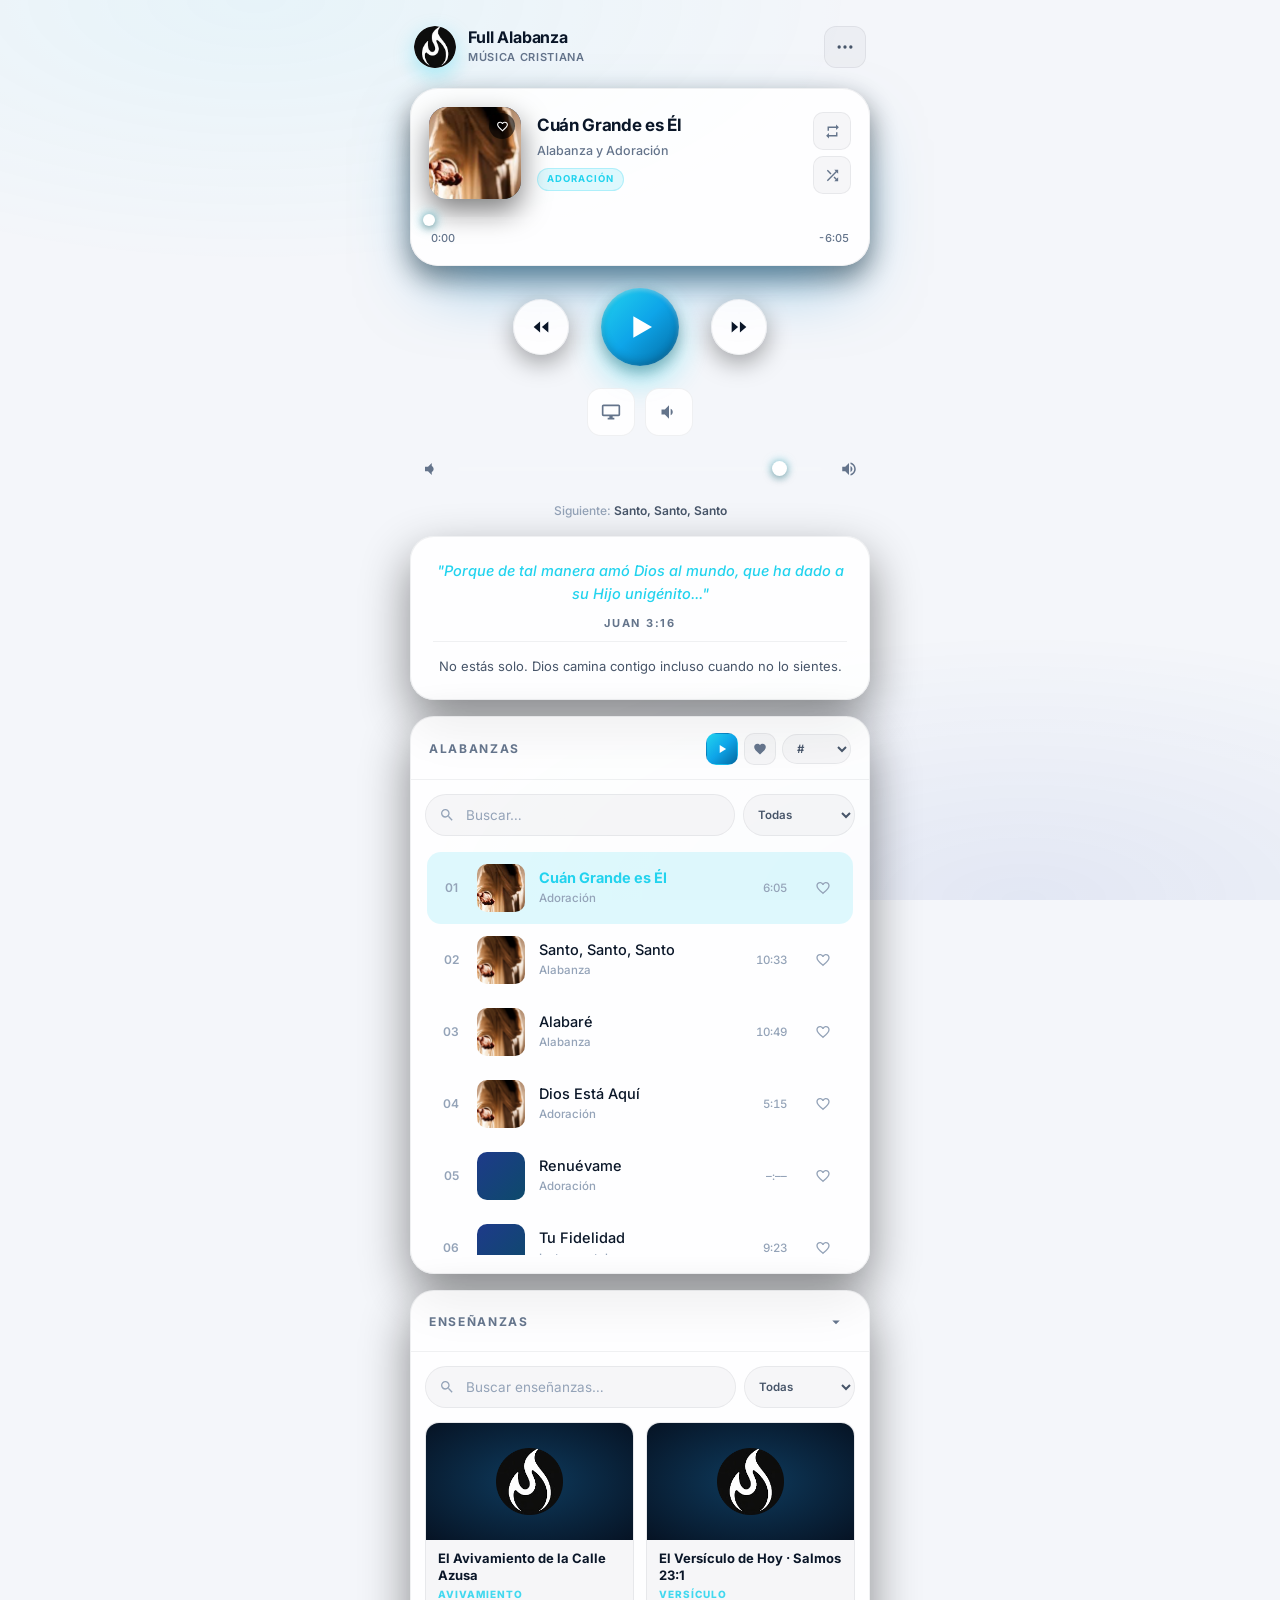
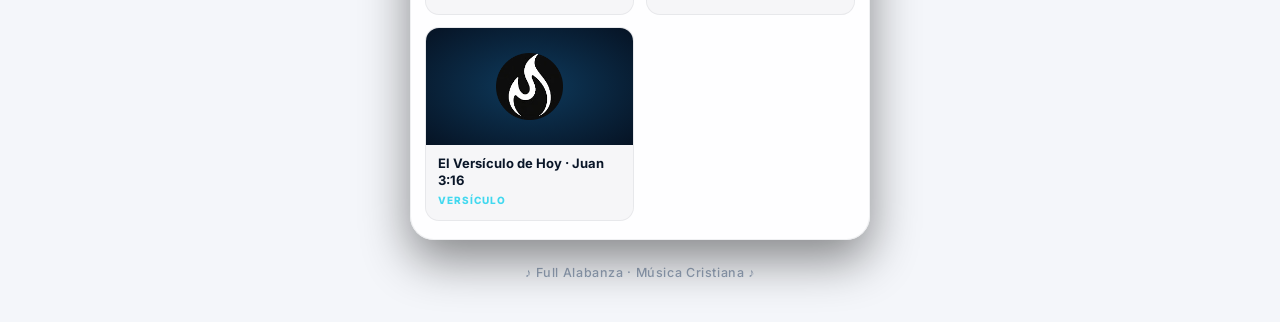
==== commit 4e2ca653: "Update video category from 'Avivamiento' to 'Versículo'" ====
--- a/index.html
+++ b/index.html
@@ -204,7 +204,6 @@
     </div>
   </section>
 
-  <!-- ===== PANEL ENSEÑANZAS ===== -->
   <section class="panel edu-panel" id="eduSection" aria-label="Enseñanzas">
     <div class="panel-header">
       <span class="panel-title">Enseñanzas</span>
@@ -418,7 +417,6 @@
   </div>
 </div>
 
-<!-- ===== MODAL DE VIDEO EDUCATIVO ===== -->
 <div class="video-modal" id="videoModal" role="dialog" aria-modal="true" aria-label="Reproductor de video">
   <div class="video-modal-backdrop" data-close-video></div>
   <div class="video-modal-sheet">
@@ -436,7 +434,7 @@
         </button>
       </div>
       <div class="video-meta">
-        <span class="video-cat" id="videoCat">Avivamiento</span>
+        <span class="video-cat" id="videoCat">Versículo</span>
         <span class="video-dur" id="videoDur">—</span>
       </div>
       <p class="video-desc" id="videoDesc"></p>
--- a/style.css
+++ b/style.css
@@ -61,31 +61,22 @@
 
 body {
   font-family: 'Inter', -apple-system, BlinkMacSystemFont, 'Segoe UI', Roboto, sans-serif;
-  font-size: 15px;
-  line-height: 1.5;
-  color: var(--text-1);
-  background: var(--bg-1);
-  min-height: 100vh;
-  min-height: 100dvh;
-  display: flex;
-  justify-content: center;
-  align-items: flex-start;
+  font-size: 15px; line-height: 1.5;
+  color: var(--text-1); background: var(--bg-1);
+  min-height: 100vh; min-height: 100dvh;
+  display: flex; justify-content: center; align-items: flex-start;
   padding: calc(20px + var(--safe-t)) calc(16px + var(--safe-r)) calc(32px + var(--safe-b)) calc(16px + var(--safe-l));
   overflow-x: hidden;
-  -webkit-font-smoothing: antialiased;
-  -moz-osx-font-smoothing: grayscale;
+  -webkit-font-smoothing: antialiased; -moz-osx-font-smoothing: grayscale;
   transition: background 320ms var(--ease), color 320ms var(--ease);
   position: relative;
 }
 body::before {
-  content: '';
-  position: fixed;
-  inset: 0;
+  content: ''; position: fixed; inset: 0;
   background:
     radial-gradient(ellipse 80% 50% at 20% 0%, rgba(34, 211, 238, 0.12), transparent 60%),
     radial-gradient(ellipse 80% 50% at 80% 100%, rgba(30, 64, 175, 0.16), transparent 60%);
-  z-index: -1;
-  pointer-events: none;
+  z-index: -1; pointer-events: none;
 }
 body.light::before { opacity: 0.5; }
 body.modal-open { overflow: hidden; }
@@ -100,7 +91,6 @@
 }
 .noscript strong { display: block; margin-bottom: 8px; }
 
-/* SPLASH */
 .splash {
   position: fixed; inset: 0; z-index: 9999;
   background: var(--bg-1);
@@ -147,19 +137,16 @@
 .ambient-canvas {
   position: fixed; inset: 0;
   width: 100%; height: 100%;
-  pointer-events: none; z-index: 0;
-  opacity: 0;
+  pointer-events: none; z-index: 0; opacity: 0;
   transition: opacity 700ms var(--ease);
 }
 body.ambient-on .ambient-canvas { opacity: 1; }
 
-/* HEADER */
 .app-header { display: flex; align-items: center; justify-content: space-between; padding: 6px 4px 4px; }
 .brand { display: flex; align-items: center; gap: 12px; }
 .brand-icon {
   width: 42px; height: 42px;
-  border-radius: 50%; overflow: hidden;
-  flex-shrink: 0; background: transparent;
+  border-radius: 50%; overflow: hidden; flex-shrink: 0;
   box-shadow: 0 8px 20px rgba(34, 211, 238, 0.35), 0 0 0 1px rgba(255, 255, 255, 0.08);
 }
 .brand-icon img { width: 100%; height: 100%; object-fit: cover; display: block; }
@@ -183,7 +170,6 @@
 .header-action:hover { background: var(--glass-2); color: var(--text-1); }
 .header-action:active { transform: scale(0.94); }
 
-/* PLAYER */
 .player-section { display: flex; flex-direction: column; gap: 18px; }
 .player-card {
   background: var(--surface-1);
@@ -195,12 +181,8 @@
   box-shadow: var(--shadow-xl);
   display: grid;
   grid-template-columns: 92px 1fr auto;
-  grid-template-areas:
-    "cover info actions"
-    "progress progress progress";
-  gap: 16px;
-  align-items: center;
-  position: relative;
+  grid-template-areas: "cover info actions" "progress progress progress";
+  gap: 16px; align-items: center; position: relative;
   transition: background 320ms var(--ease), border-color 320ms var(--ease);
 }
 
@@ -214,8 +196,7 @@
   cursor: pointer;
   user-select: none; -webkit-user-select: none;
   box-shadow: 0 12px 28px rgba(0, 0, 0, 0.5), 0 0 0 1px rgba(255, 255, 255, 0.08);
-  outline: none; touch-action: pan-y;
-  flex-shrink: 0;
+  outline: none; touch-action: pan-y; flex-shrink: 0;
   transition: transform 400ms var(--ease-out);
   z-index: 1;
 }
@@ -234,8 +215,7 @@
   position: absolute; top: 0; left: 0;
   width: 100%; height: 100%;
   object-fit: cover; object-position: center;
-  display: block; z-index: 1;
-  opacity: 1;
+  display: block; z-index: 1; opacity: 1;
   transition: opacity 320ms var(--ease);
 }
 .cover-img.changing { opacity: 0.3; }
@@ -243,8 +223,7 @@
 .cover-loading {
   position: absolute; inset: 0;
   display: none; align-items: center; justify-content: center;
-  background: rgba(6, 9, 15, 0.5);
-  z-index: 4;
+  background: rgba(6, 9, 15, 0.5); z-index: 4;
 }
 .cover-loading.on { display: flex; }
 .spinner {
@@ -275,8 +254,7 @@
 @keyframes eq { 0%, 100% { transform: scaleY(0.35); } 50% { transform: scaleY(1); } }
 
 .cover-fav {
-  position: absolute; top: 6px; right: 6px;
-  z-index: 4;
+  position: absolute; top: 6px; right: 6px; z-index: 4;
   width: 26px; height: 26px;
   border-radius: 50%; border: none;
   background: rgba(0, 0, 0, 0.6); color: #fff;
@@ -845,8 +823,7 @@
 .sheet-close:hover { background: var(--glass-3); }
 
 .projection-overlay {
-  position: fixed; inset: 0;
-  z-index: 500;
+  position: fixed; inset: 0; z-index: 500;
   background: radial-gradient(ellipse at center, #0d1526 0%, #05080f 100%);
   color: #fff;
   display: none; flex-direction: column;
@@ -1330,8 +1307,7 @@
 }
 .edu-duration-badge {
   position: absolute;
-  bottom: 6px;
-  right: 6px;
+  bottom: 6px; right: 6px;
   padding: 3px 7px;
   background: rgba(0, 0, 0, 0.78);
   color: #fff;
@@ -1339,14 +1315,11 @@
   font-weight: 700;
   border-radius: var(--r-xs);
   font-variant-numeric: tabular-nums;
-  letter-spacing: 0.02em;
 }
 .edu-fav-badge {
   position: absolute;
-  top: 6px;
-  right: 6px;
-  width: 26px;
-  height: 26px;
+  top: 6px; right: 6px;
+  width: 26px; height: 26px;
   border-radius: 50%;
   background: rgba(0, 0, 0, 0.65);
   color: var(--text-4);
@@ -1354,10 +1327,7 @@
   align-items: center;
   justify-content: center;
 }
-.edu-fav-badge.on {
-  display: flex;
-  color: var(--danger);
-}
+.edu-fav-badge.on { display: flex; color: var(--danger); }
 .edu-fav-badge svg { width: 14px; height: 14px; fill: currentColor; }
 
 .edu-card-info {
@@ -1386,7 +1356,6 @@
   opacity: 0.85;
   margin-top: auto;
 }
-
 @media (max-width: 420px) {
   .edu-grid { grid-template-columns: repeat(auto-fill, minmax(120px, 1fr)); gap: 10px; }
   .edu-card-title { font-size: 12px; }
@@ -1396,50 +1365,34 @@
    MODAL DE VIDEO EDUCATIVO
    ============================================================ */
 .video-modal {
-  position: fixed;
-  inset: 0;
-  z-index: 450;
-  display: none;
-  align-items: center;
-  justify-content: center;
+  position: fixed; inset: 0; z-index: 450;
+  display: none; align-items: center; justify-content: center;
   padding: calc(16px + var(--safe-t)) calc(16px + var(--safe-r)) calc(16px + var(--safe-b)) calc(16px + var(--safe-l));
 }
 .video-modal.on { display: flex; }
 .video-modal-backdrop {
-  position: absolute;
-  inset: 0;
+  position: absolute; inset: 0;
   background: rgba(0, 0, 0, 0.88);
-  backdrop-filter: blur(12px);
-  -webkit-backdrop-filter: blur(12px);
+  backdrop-filter: blur(12px); -webkit-backdrop-filter: blur(12px);
   animation: adFade 300ms var(--ease);
 }
 .video-modal-sheet {
   position: relative;
-  width: 100%;
-  max-width: 620px;
-  max-height: 94vh;
-  overflow-y: auto;
-  background: var(--bg-2);
-  color: var(--text-1);
+  width: 100%; max-width: 620px;
+  max-height: 94vh; overflow-y: auto;
+  background: var(--bg-2); color: var(--text-1);
   border: 1px solid var(--border-2);
   border-radius: var(--r-2xl);
   box-shadow: 0 30px 80px rgba(0, 0, 0, 0.85);
   animation: adUp 420ms var(--ease-out);
 }
 .video-modal-close {
-  position: absolute;
-  top: 12px;
-  right: 12px;
-  z-index: 5;
-  width: 36px;
-  height: 36px;
-  border-radius: 50%;
-  border: none;
+  position: absolute; top: 12px; right: 12px; z-index: 5;
+  width: 36px; height: 36px;
+  border-radius: 50%; border: none;
   background: rgba(0, 0, 0, 0.7);
   color: #fff;
-  display: flex;
-  align-items: center;
-  justify-content: center;
+  display: flex; align-items: center; justify-content: center;
   cursor: pointer;
   backdrop-filter: blur(8px);
   transition: transform 180ms var(--ease);
@@ -1457,8 +1410,7 @@
   position: relative;
 }
 .edu-video {
-  width: 100%;
-  height: 100%;
+  width: 100%; height: 100%;
   object-fit: contain;
   display: block;
   background: #000;
@@ -1466,30 +1418,23 @@
 
 .video-info { padding: 22px 22px 26px; }
 .video-info-header {
-  display: flex;
-  align-items: flex-start;
-  gap: 12px;
+  display: flex; align-items: flex-start; gap: 12px;
   margin-bottom: 8px;
 }
 .video-title {
   flex: 1;
-  font-size: 18px;
-  font-weight: 800;
-  letter-spacing: -0.02em;
-  line-height: 1.25;
+  font-size: 18px; font-weight: 800;
+  letter-spacing: -0.02em; line-height: 1.25;
   color: var(--text-1);
 }
 .video-fav-btn {
   flex-shrink: 0;
-  width: 38px;
-  height: 38px;
+  width: 38px; height: 38px;
   border-radius: 50%;
   border: 1px solid var(--border-2);
   background: var(--glass-1);
   color: var(--text-3);
-  display: flex;
-  align-items: center;
-  justify-content: center;
+  display: flex; align-items: center; justify-content: center;
   cursor: pointer;
   transition: all 200ms var(--ease);
 }
@@ -1498,12 +1443,9 @@
 .video-fav-btn.on { color: var(--danger); border-color: rgba(255, 91, 138, 0.4); background: rgba(255, 91, 138, 0.1); }
 
 .video-meta {
-  display: flex;
-  align-items: center;
-  gap: 10px;
+  display: flex; align-items: center; gap: 10px;
   margin-bottom: 14px;
-  font-size: 12px;
-  color: var(--text-3);
+  font-size: 12px; color: var(--text-3);
   font-weight: 600;
 }
 .video-cat {
@@ -1512,22 +1454,18 @@
   background: var(--brand-soft);
   color: var(--brand);
   border-radius: var(--r-pill);
-  font-size: 10.5px;
-  font-weight: 800;
-  letter-spacing: 0.1em;
-  text-transform: uppercase;
+  font-size: 10.5px; font-weight: 800;
+  letter-spacing: 0.1em; text-transform: uppercase;
 }
 .video-dur { font-variant-numeric: tabular-nums; }
 
 .video-desc {
-  font-size: 14px;
-  line-height: 1.6;
+  font-size: 14px; line-height: 1.6;
   color: var(--text-2);
   margin-bottom: 12px;
 }
 .video-verse {
-  font-size: 13px;
-  line-height: 1.5;
+  font-size: 13px; line-height: 1.5;
   color: var(--brand);
   font-style: italic;
   padding: 10px 14px;
@@ -1539,9 +1477,7 @@
 .video-verse:empty { display: none; }
 
 .video-actions {
-  display: flex;
-  gap: 10px;
-  flex-wrap: wrap;
+  display: flex; gap: 10px; flex-wrap: wrap;
 }
 .video-actions .ad-btn { flex: 1; min-width: 140px; }
 
@@ -1549,3 +1485,29 @@
   .video-title { font-size: 16px; }
   .video-info { padding: 18px 18px 22px; }
 }
+
+/* ============================================================
+   BOTÓN "SIGUIENTE PARTE"
+   ============================================================ */
+.video-next-btn {
+  display: none;
+  width: 100%;
+  margin-top: 12px;
+  padding: 12px 18px;
+  border-radius: var(--r-pill);
+  border: 1px solid rgba(34, 211, 238, 0.35);
+  background: var(--brand-soft);
+  color: var(--brand);
+  font-family: inherit;
+  font-size: 13px;
+  font-weight: 700;
+  cursor: pointer;
+  transition: all 200ms var(--ease);
+  align-items: center;
+  justify-content: center;
+  gap: 8px;
+}
+.video-next-btn.on { display: flex; }
+.video-next-btn:hover { background: rgba(34, 211, 238, 0.22); transform: translateY(-1px); }
+.video-next-btn:active { transform: scale(0.98); }
+.video-next-btn svg { width: 16px; height: 16px; fill: currentColor; }
